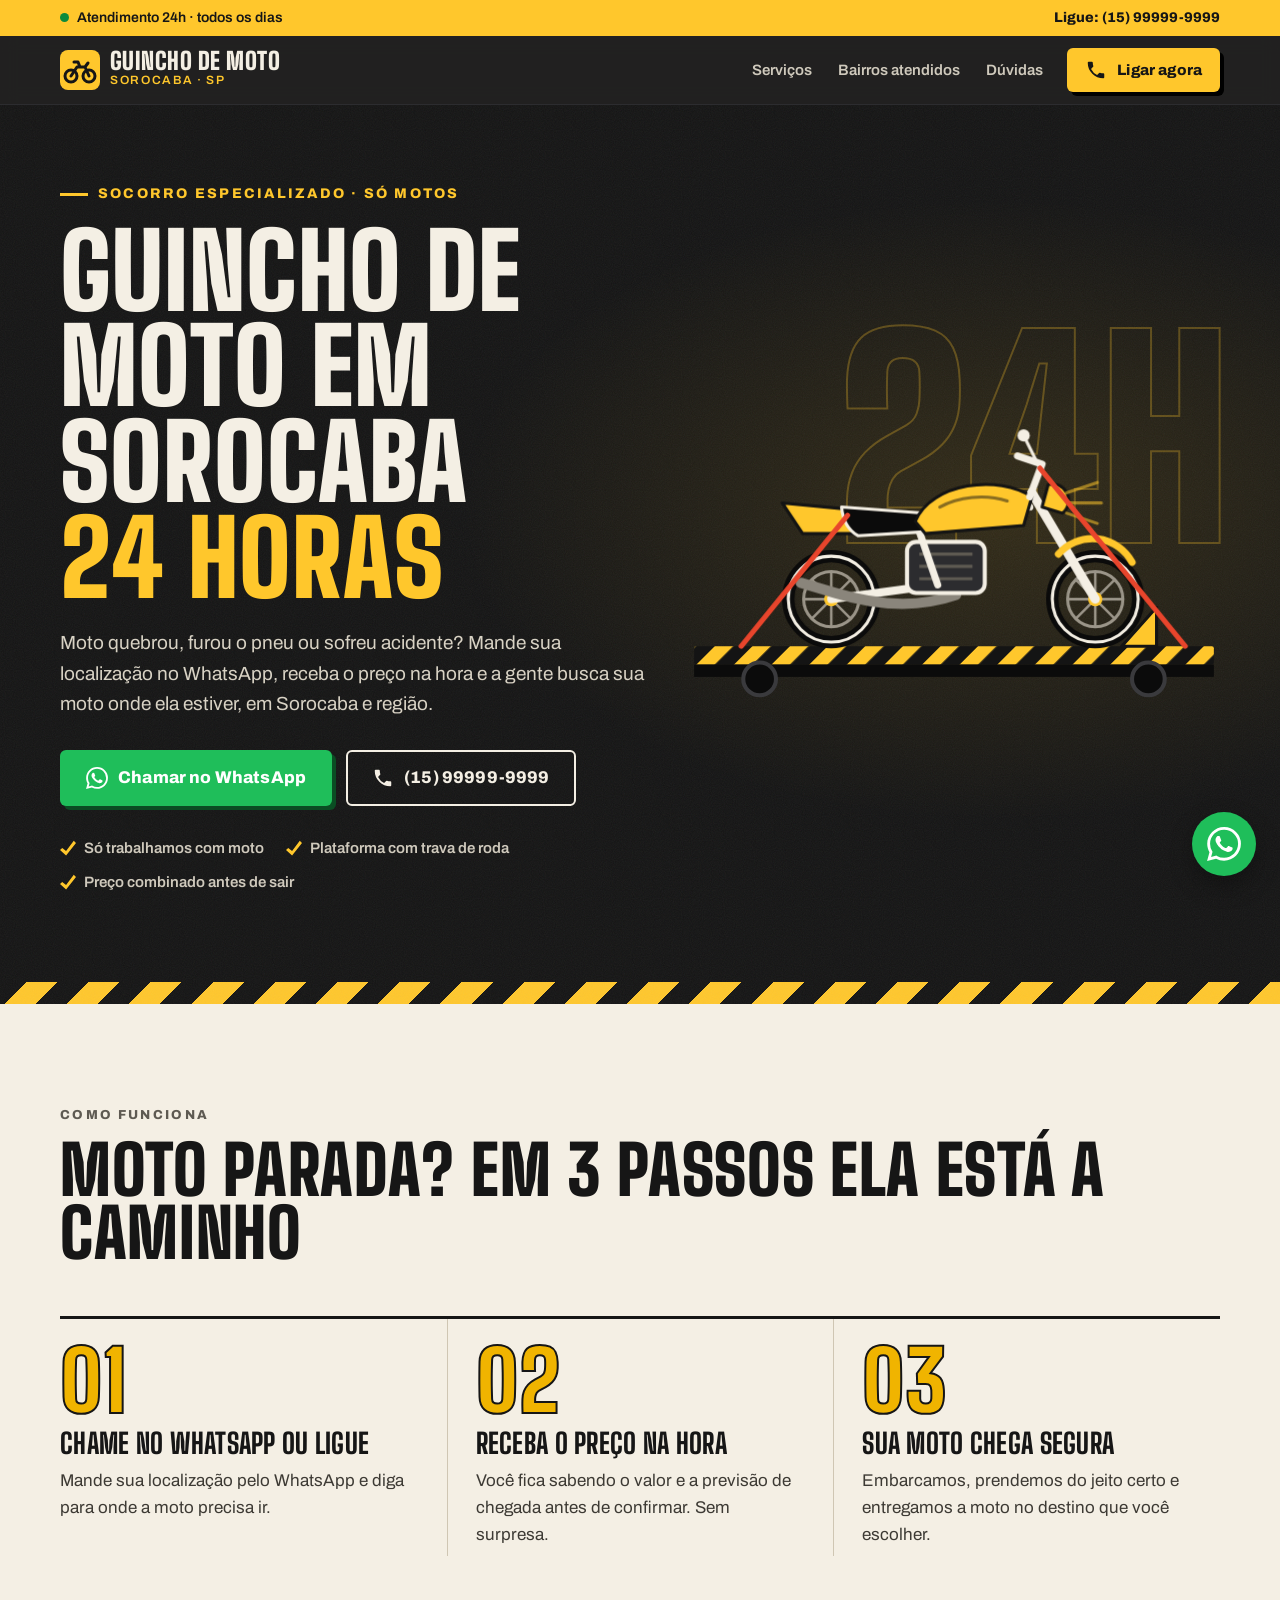
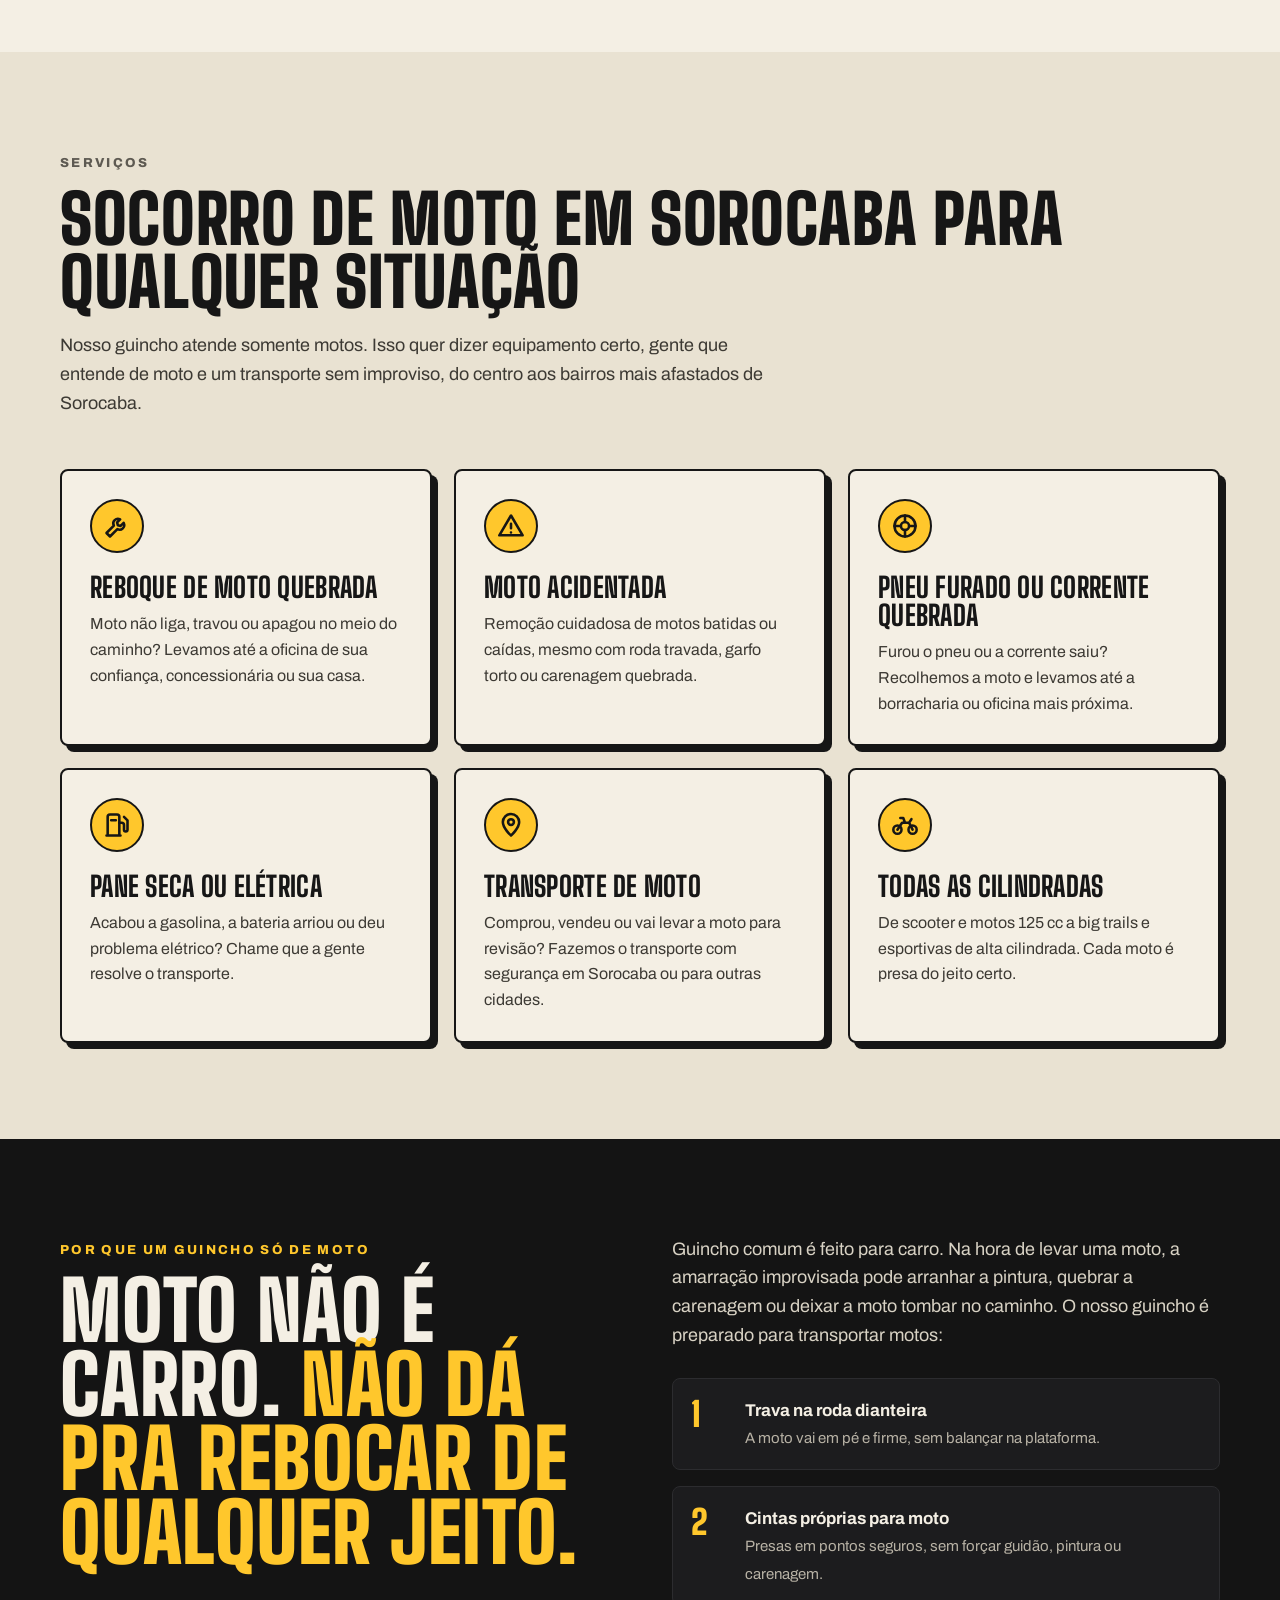
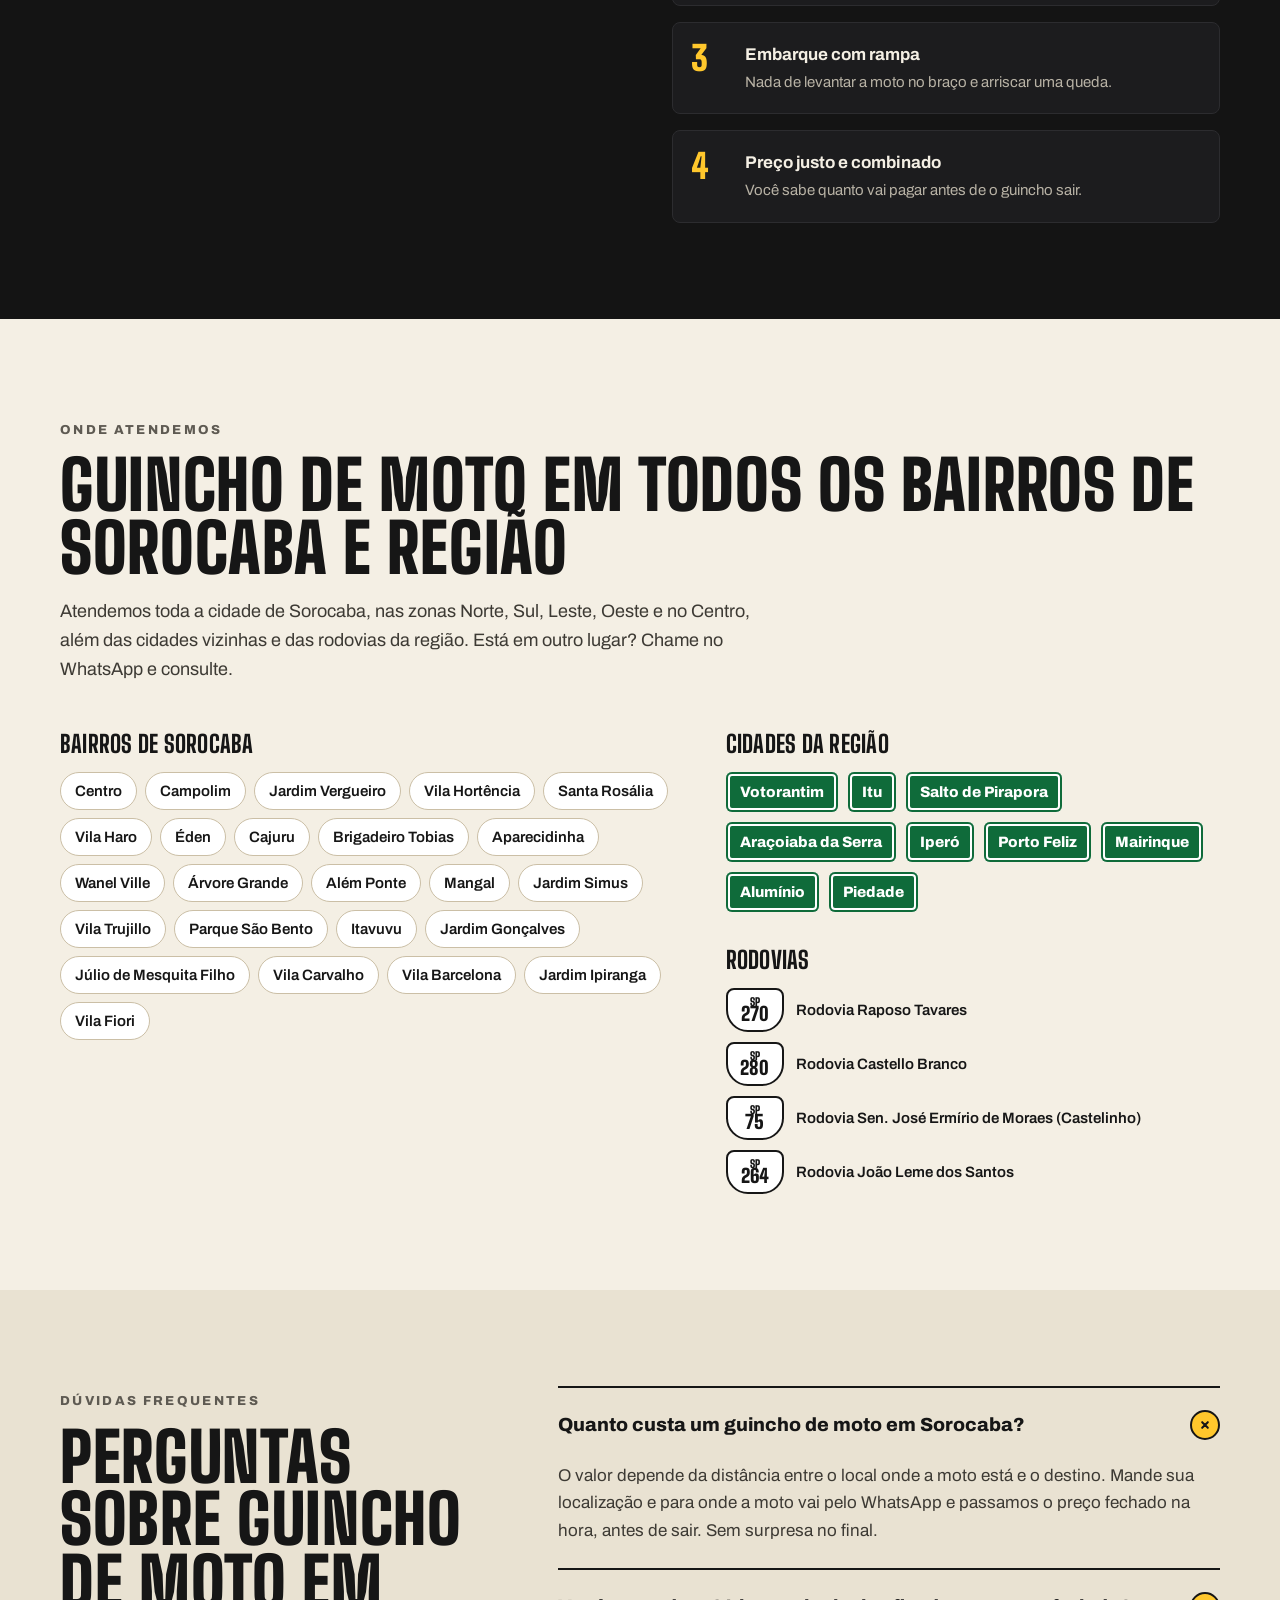
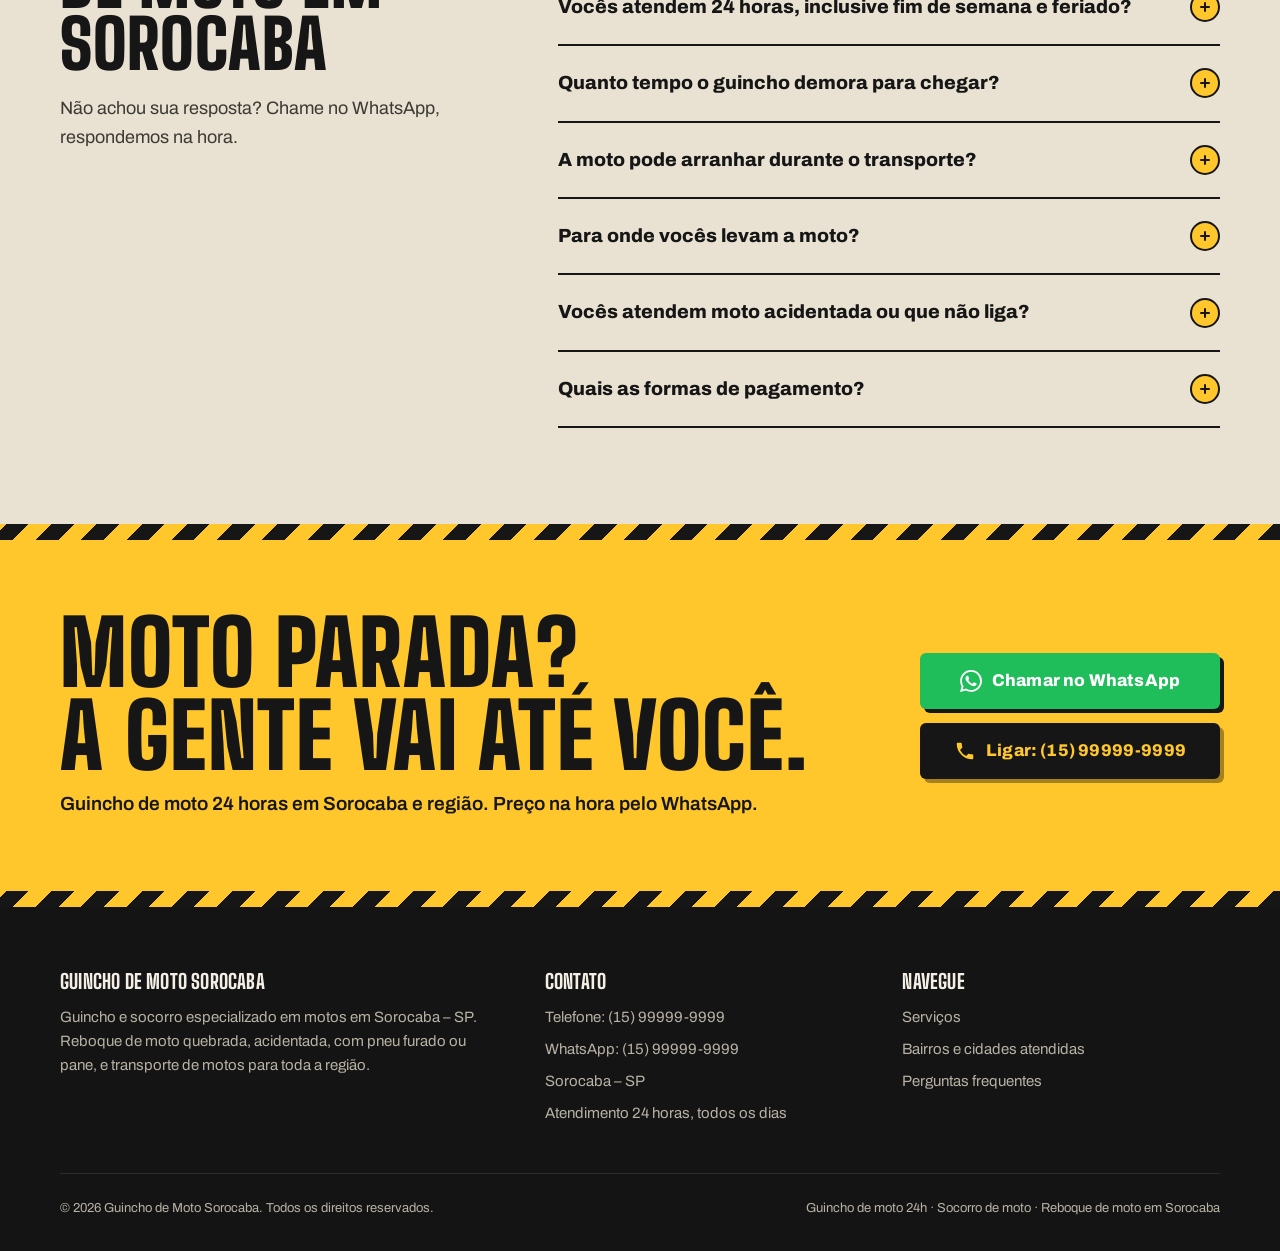
==== index.html @ 5db00978 "Página do guincho de moto em Sorocaba Co-Authored-By: Claude Opus 5.5 <noreply@anthropic.com>" ====
<!doctype html>
<html lang="pt-BR">
<head>
<meta charset="utf-8">
<meta name="viewport" content="width=device-width, initial-scale=1">
<title>Guincho de Moto em Sorocaba 24h | Socorro e Reboque de Moto</title>
<meta name="description" content="Guincho de moto em Sorocaba 24 horas. Socorro e reboque só de motos: pane, pneu furado, moto acidentada. Preço na hora pelo WhatsApp (15) 99999-9999.">
<link rel="canonical" href="https://www.seudominio.com.br/">
<meta name="robots" content="index, follow, max-image-preview:large">
<meta name="theme-color" content="#141414">
<meta name="geo.region" content="BR-SP">
<meta name="geo.placename" content="Sorocaba">
<meta property="og:type" content="website">
<meta property="og:locale" content="pt_BR">
<meta property="og:site_name" content="Guincho de Moto Sorocaba">
<meta property="og:title" content="Guincho de Moto em Sorocaba 24h – Socorro só de motos">
<meta property="og:description" content="Moto quebrou? Chame no WhatsApp e receba o preço na hora. Atendimento 24h em Sorocaba e região.">
<meta property="og:url" content="https://www.seudominio.com.br/">
<link rel="icon" href="favicon.svg" type="image/svg+xml">
<link rel="preconnect" href="https://fonts.googleapis.com">
<link rel="preconnect" href="https://fonts.gstatic.com" crossorigin>
<link href="https://fonts.googleapis.com/css2?family=Archivo:wght@400;600;800&family=Big+Shoulders+Display:wght@800;900&display=swap" rel="stylesheet">

<script type="application/ld+json">
{
  "@context": "https://schema.org",
  "@graph": [
    {
      "@type": ["AutomotiveBusiness", "EmergencyService"],
      "@id": "https://www.seudominio.com.br/#empresa",
      "name": "Guincho de Moto Sorocaba",
      "description": "Guincho e socorro especializado em motos em Sorocaba – SP, 24 horas. Reboque de moto quebrada, acidentada, com pneu furado ou pane, e transporte de motos.",
      "url": "https://www.seudominio.com.br/",
      "telephone": "+55-15-99999-9999",
      "priceRange": "$$",
      "currenciesAccepted": "BRL",
      "paymentAccepted": "Pix, dinheiro, cartão de débito, cartão de crédito",
      "address": {
        "@type": "PostalAddress",
        "addressLocality": "Sorocaba",
        "addressRegion": "SP",
        "addressCountry": "BR"
      },
      "areaServed": [
        { "@type": "City", "name": "Sorocaba" },
        { "@type": "City", "name": "Votorantim" },
        { "@type": "City", "name": "Itu" },
        { "@type": "City", "name": "Salto de Pirapora" },
        { "@type": "City", "name": "Araçoiaba da Serra" },
        { "@type": "City", "name": "Iperó" },
        { "@type": "City", "name": "Porto Feliz" },
        { "@type": "City", "name": "Mairinque" },
        { "@type": "City", "name": "Alumínio" },
        { "@type": "City", "name": "Piedade" }
      ],
      "openingHoursSpecification": {
        "@type": "OpeningHoursSpecification",
        "dayOfWeek": ["Monday", "Tuesday", "Wednesday", "Thursday", "Friday", "Saturday", "Sunday"],
        "opens": "00:00",
        "closes": "23:59"
      },
      "hasOfferCatalog": {
        "@type": "OfferCatalog",
        "name": "Serviços de guincho de moto",
        "itemListElement": [
          { "@type": "Offer", "itemOffered": { "@type": "Service", "name": "Reboque de moto quebrada" } },
          { "@type": "Offer", "itemOffered": { "@type": "Service", "name": "Remoção de moto acidentada" } },
          { "@type": "Offer", "itemOffered": { "@type": "Service", "name": "Socorro de moto com pneu furado ou corrente quebrada" } },
          { "@type": "Offer", "itemOffered": { "@type": "Service", "name": "Socorro de moto com pane seca ou elétrica" } },
          { "@type": "Offer", "itemOffered": { "@type": "Service", "name": "Transporte de motos" } }
        ]
      }
    },
    {
      "@type": "WebSite",
      "@id": "https://www.seudominio.com.br/#site",
      "url": "https://www.seudominio.com.br/",
      "name": "Guincho de Moto Sorocaba",
      "inLanguage": "pt-BR",
      "publisher": { "@id": "https://www.seudominio.com.br/#empresa" }
    },
    {
      "@type": "FAQPage",
      "mainEntity": [
        { "@type": "Question", "name": "Quanto custa um guincho de moto em Sorocaba?",
          "acceptedAnswer": { "@type": "Answer", "text": "O valor depende da distância entre o local onde a moto está e o destino. Mande sua localização e para onde a moto vai pelo WhatsApp e passamos o preço fechado na hora, antes de sair. Sem surpresa no final." } },
        { "@type": "Question", "name": "Vocês atendem 24 horas, inclusive fim de semana e feriado?",
          "acceptedAnswer": { "@type": "Answer", "text": "Sim. O socorro de moto funciona 24 horas por dia, 7 dias por semana, inclusive domingos e feriados, em Sorocaba e nas cidades da região." } },
        { "@type": "Question", "name": "Quanto tempo o guincho demora para chegar?",
          "acceptedAnswer": { "@type": "Answer", "text": "Depende de onde você está e do trânsito no momento. Assim que você manda a localização, informamos a previsão real de chegada. Dentro de Sorocaba o atendimento costuma ser rápido." } },
        { "@type": "Question", "name": "A moto pode arranhar durante o transporte?",
          "acceptedAnswer": { "@type": "Answer", "text": "O transporte é feito em plataforma preparada para motos, com trava na roda dianteira e cintas próprias presas em pontos seguros. A moto vai em pé e firme durante todo o trajeto." } },
        { "@type": "Question", "name": "Para onde vocês levam a moto?",
          "acceptedAnswer": { "@type": "Answer", "text": "Para onde você precisar: oficina de sua confiança, concessionária, borracharia, sua casa ou outro endereço. Também fazemos transporte de moto para outras cidades, é só consultar." } },
        { "@type": "Question", "name": "Vocês atendem moto acidentada ou que não liga?",
          "acceptedAnswer": { "@type": "Answer", "text": "Sim. Rebocamos moto acidentada, com pane mecânica ou elétrica, sem combustível, com pneu furado ou corrente quebrada, de scooter a moto de alta cilindrada." } },
        { "@type": "Question", "name": "Quais as formas de pagamento?",
          "acceptedAnswer": { "@type": "Answer", "text": "Pix, dinheiro e cartão de débito ou crédito." } }
      ]
    }
  ]
}
</script>

<style>
:root{
  --asfalto:#141414;
  --asfalto-2:#1c1c1e;
  --linha:#2c2c2f;
  --amarelo:#ffc72c;
  --amarelo-2:#f0b400;
  --creme:#f4efe4;
  --creme-2:#e9e2d2;
  --tinta:#161616;
  --cinza:#5e5a52;
  --zap:#1fbe5a;
  --zap-2:#17a34c;
  --cinta:#e8452c;
  --placa:#0f6b3a;
  --display:"Big Shoulders Display", Impact, "Arial Narrow", sans-serif;
  --corpo:"Archivo", system-ui, -apple-system, "Segoe UI", sans-serif;
}
*,*::before,*::after{box-sizing:border-box}
html{scroll-behavior:smooth;-webkit-text-size-adjust:100%}
body{margin:0;font-family:var(--corpo);font-size:17px;line-height:1.6;color:var(--tinta);background:var(--creme)}
img,svg{display:block;max-width:100%}
a{color:inherit}
.wrap{width:min(1160px, 100% - 32px);margin-inline:auto}
h1,h2,h3{font-family:var(--display);font-weight:900;line-height:.92;text-transform:uppercase;letter-spacing:.01em;margin:0}
h2{font-size:clamp(40px, 6vw, 68px)}
h3{font-size:28px;font-weight:800;line-height:1}
p{margin:0}
.ico{width:22px;height:22px;flex:none}
.sr{position:absolute;width:1px;height:1px;overflow:hidden;clip:rect(0 0 0 0);white-space:nowrap}
:focus-visible{outline:3px solid var(--amarelo);outline-offset:3px}

/* ---------- botões ---------- */
.btn{display:inline-flex;align-items:center;justify-content:center;gap:10px;min-height:56px;padding:0 24px;border-radius:6px;font-weight:800;font-size:17px;text-decoration:none;letter-spacing:.01em;transition:transform .15s ease, box-shadow .15s ease, background .15s ease;border:2px solid transparent;white-space:nowrap}
.btn:hover{transform:translate(-2px,-2px)}
.btn--zap{background:var(--zap);color:#fff;box-shadow:4px 4px 0 #0a4d23}
.btn--zap:hover{background:var(--zap-2);box-shadow:6px 6px 0 #0a4d23}
.btn--amarelo{background:var(--amarelo);color:var(--tinta);box-shadow:4px 4px 0 #000}
.btn--amarelo:hover{box-shadow:6px 6px 0 #000}
.btn--linha{border-color:var(--creme);color:var(--creme)}
.btn--linha:hover{background:var(--creme);color:var(--tinta)}
.btn--escuro{background:var(--tinta);color:var(--amarelo);box-shadow:4px 4px 0 rgba(0,0,0,.35)}
.btn--sm{min-height:44px;padding:0 16px;font-size:15px}

/* ---------- topo ---------- */
.topbar{background:var(--amarelo);color:var(--tinta);font-size:14px;font-weight:600}
.topbar__in{display:flex;justify-content:space-between;align-items:center;gap:12px;min-height:36px}
.topbar a{font-weight:800;text-decoration:none}
.ao-vivo{display:inline-flex;align-items:center;gap:8px}
.ao-vivo i{width:9px;height:9px;border-radius:50%;background:#0d8a3c;box-shadow:0 0 0 0 rgba(13,138,60,.6);animation:pulsa 1.8s infinite}
@keyframes pulsa{70%{box-shadow:0 0 0 9px rgba(13,138,60,0)}100%{box-shadow:0 0 0 0 rgba(13,138,60,0)}}

.header{position:sticky;top:0;z-index:30;background:rgba(20,20,20,.94);backdrop-filter:blur(8px);-webkit-backdrop-filter:blur(8px);border-bottom:1px solid var(--linha)}
.header__in{display:flex;align-items:center;gap:24px;min-height:68px}
.logo{display:flex;align-items:center;gap:10px;text-decoration:none;color:var(--creme);margin-right:auto}
.logo svg{width:40px;height:40px}
.logo b{display:block;font-family:var(--display);font-weight:900;font-size:24px;line-height:.9;text-transform:uppercase;letter-spacing:.02em}
.logo small{display:block;font-size:12px;font-weight:600;color:var(--amarelo);letter-spacing:.14em;text-transform:uppercase}
.nav{display:flex;gap:26px}
.nav a{color:#cfc9bc;text-decoration:none;font-weight:600;font-size:15px}
.nav a:hover{color:var(--amarelo)}

/* ---------- hero ---------- */
.hero{position:relative;background:
  radial-gradient(900px 520px at 78% 45%, rgba(255,199,44,.13), transparent 60%),
  var(--asfalto);color:var(--creme);overflow:hidden}
.hero::before{content:"";position:absolute;inset:0;opacity:.07;pointer-events:none;
  background-image:url("data:image/svg+xml,%3Csvg xmlns='http://www.w3.org/2000/svg' width='180' height='180'%3E%3Cfilter id='n'%3E%3CfeTurbulence type='fractalNoise' baseFrequency='.9' numOctaves='3' stitchTiles='stitch'/%3E%3C/filter%3E%3Crect width='100%25' height='100%25' filter='url(%23n)'/%3E%3C/svg%3E")}
.hero__grid{position:relative;display:grid;grid-template-columns:1.05fr .95fr;gap:40px;align-items:center;padding:72px 0 88px}
.kicker{display:inline-flex;align-items:center;gap:10px;font-size:14px;font-weight:800;letter-spacing:.16em;text-transform:uppercase;color:var(--amarelo)}
.kicker::before{content:"";width:28px;height:3px;background:var(--amarelo)}
.hero h1{font-size:clamp(52px, 8.4vw, 104px);margin:18px 0 22px}
.hero h1 span{display:block;color:var(--amarelo)}
.lead{font-size:19px;color:#d8d2c4;max-width:34em}
.ctas{display:flex;flex-wrap:wrap;gap:14px;margin-top:30px}
.selos{list-style:none;padding:0;margin:30px 0 0;display:flex;flex-wrap:wrap;gap:10px 22px;font-size:15px;font-weight:600;color:#cfc9bc}
.selos li{display:flex;align-items:center;gap:8px}
.selos li::before{content:"";width:16px;height:16px;flex:none;background:var(--amarelo);clip-path:polygon(14% 52%,0 66%,38% 100%,100% 22%,86% 8%,38% 72%)}

.hero__arte{position:relative}
.hero__24{position:absolute;right:-10px;top:-40px;font-family:var(--display);font-weight:900;font-size:clamp(150px, 21vw, 290px);line-height:.8;color:transparent;-webkit-text-stroke:2px rgba(255,199,44,.28);user-select:none;pointer-events:none}
.cena{position:relative;width:100%;height:auto}
.faixa{height:22px;background:repeating-linear-gradient(-45deg, var(--amarelo) 0 22px, var(--asfalto) 22px 44px)}

/* animação de entrada */
@media (prefers-reduced-motion: no-preference){
  .hero .kicker,.hero .lead,.hero .ctas,.hero .selos{animation:sobe .7s cubic-bezier(.2,.7,.2,1) both}
  .hero .lead{animation-delay:.1s}
  .hero .ctas{animation-delay:.2s}
  .hero .selos{animation-delay:.3s}
  .moto{animation:chega 1.2s .35s cubic-bezier(.22,.85,.25,1) both}
  .roda{transform-box:fill-box;transform-origin:center;animation:gira 1.2s .35s cubic-bezier(.22,.85,.25,1) both}
  .cintas path{stroke-dasharray:240;stroke-dashoffset:240;animation:prende .5s 1.5s ease-out forwards}
  .hero__24{animation:aparece 1.4s .2s ease both}
}
@keyframes sobe{from{opacity:0;transform:translateY(16px)}to{opacity:1;transform:none}}
@keyframes chega{from{transform:translateX(70%);opacity:0}25%{opacity:1}to{transform:none}}
@keyframes gira{from{transform:rotate(540deg)}to{transform:rotate(0)}}
@keyframes prende{to{stroke-dashoffset:0}}
@keyframes aparece{from{opacity:0}to{opacity:1}}

/* ---------- seções ---------- */
section{scroll-margin-top:80px}
.secao{padding:96px 0}
.rotulo{display:inline-block;font-size:13px;font-weight:800;letter-spacing:.18em;text-transform:uppercase;color:var(--cinza);margin-bottom:14px}
.intro{max-width:40em;margin-top:18px;font-size:18px;color:#3d3a34}

/* passos */
.passos{display:grid;grid-template-columns:repeat(3,1fr);gap:0;margin-top:52px;border-top:3px solid var(--tinta)}
.passo{padding:28px 28px 8px 0;position:relative}
.passo + .passo{padding-left:28px;border-left:1px solid #cfc6b3}
.passo__n{font-family:var(--display);font-weight:900;font-size:84px;line-height:.8;color:var(--amarelo-2);-webkit-text-stroke:2px var(--tinta);display:block;margin-bottom:14px}
.passo h3{margin-bottom:10px}
.passo p{color:#3d3a34}

/* serviços */
.servicos{background:var(--creme-2)}
.cards{display:grid;grid-template-columns:repeat(3,1fr);gap:22px;margin-top:52px}
.card{background:var(--creme);border:2px solid var(--tinta);border-radius:8px;padding:28px;box-shadow:6px 6px 0 var(--tinta);transition:transform .15s ease, box-shadow .15s ease}
.card:hover{transform:translate(-3px,-3px);box-shadow:9px 9px 0 var(--tinta)}
.card__ico{width:54px;height:54px;border-radius:50%;background:var(--amarelo);display:grid;place-items:center;margin-bottom:20px;border:2px solid var(--tinta)}
.card__ico svg{width:28px;height:28px}
.card h3{margin-bottom:10px}
.card p{color:#3d3a34;font-size:16px}

/* por que só moto */
.porque{background:var(--asfalto);color:var(--creme);position:relative;overflow:hidden}
.porque__grid{display:grid;grid-template-columns:1fr 1fr;gap:64px;align-items:start}
.porque .rotulo{color:var(--amarelo)}
.frase{font-family:var(--display);font-weight:900;text-transform:uppercase;font-size:clamp(44px, 6.4vw, 84px);line-height:.9}
.frase em{font-style:normal;color:var(--amarelo)}
.porque p{color:#d8d2c4;font-size:18px}
.lista{list-style:none;padding:0;margin:28px 0 0;display:grid;gap:16px}
.lista li{display:grid;grid-template-columns:40px 1fr;gap:14px;align-items:start;padding:18px;border:1px solid var(--linha);border-radius:8px;background:var(--asfalto-2)}
.lista b{display:block;color:var(--creme);font-size:17px}
.lista span{color:#b8b2a5;font-size:15px}
.lista .num{font-family:var(--display);font-weight:900;font-size:34px;line-height:1;color:var(--amarelo)}

/* áreas */
.areas__grid{display:grid;grid-template-columns:1.25fr 1fr;gap:48px;margin-top:48px}
.areas h3{font-size:24px;margin-bottom:16px;display:flex;align-items:center;gap:10px}
.chips{display:flex;flex-wrap:wrap;gap:8px;list-style:none;padding:0;margin:0}
.chips li{background:#fff;border:1.5px solid #cbbfa6;border-radius:999px;padding:6px 14px;font-size:15px;font-weight:600}
.placas{display:flex;flex-wrap:wrap;gap:10px;list-style:none;padding:0;margin:0 0 36px}
.placas li{background:var(--placa);color:#fff;border-radius:6px;padding:8px 14px;font-weight:800;font-size:15px;box-shadow:inset 0 0 0 2px var(--placa), inset 0 0 0 4px #fff}
.rodovias{display:grid;gap:10px;list-style:none;padding:0;margin:0}
.rodovias li{display:flex;align-items:center;gap:12px;font-weight:600;font-size:15px}
.escudo{flex:none;display:grid;place-items:center;width:58px;height:44px;background:#fff;border:2.5px solid var(--tinta);border-radius:8px 8px 22px 22px;font-family:var(--display);font-weight:900;font-size:19px;line-height:.85;text-align:center}
.escudo small{display:block;font-size:11px}

/* faq */
.faq{background:var(--creme-2)}
.faq__grid{display:grid;grid-template-columns:.8fr 1.2fr;gap:56px;align-items:start}
.faq__lista{border-top:2px solid var(--tinta)}
.faq details{border-bottom:2px solid var(--tinta)}
.faq summary{list-style:none;cursor:pointer;display:flex;justify-content:space-between;align-items:center;gap:20px;padding:22px 0;font-weight:800;font-size:19px}
.faq summary::-webkit-details-marker{display:none}
.faq summary::after{content:"";flex:none;width:30px;height:30px;border-radius:50%;background:var(--amarelo) url("data:image/svg+xml,%3Csvg xmlns='http://www.w3.org/2000/svg' viewBox='0 0 24 24' fill='none' stroke='%23161616' stroke-width='3' stroke-linecap='round'%3E%3Cpath d='M12 6v12M6 12h12'/%3E%3C/svg%3E") center/16px no-repeat;border:2px solid var(--tinta);transition:transform .2s ease}
.faq details[open] summary::after{transform:rotate(45deg)}
.faq details p{padding:0 0 24px;color:#3d3a34;max-width:40em}

/* cta final */
.final{background:var(--amarelo);color:var(--tinta);position:relative}
.final::before,.final::after{content:"";position:absolute;left:0;right:0;height:16px;background:repeating-linear-gradient(-45deg, var(--tinta) 0 16px, var(--amarelo) 16px 32px)}
.final::before{top:0}
.final::after{bottom:0}
.final__in{display:flex;justify-content:space-between;align-items:center;gap:32px;padding:88px 0}
.final h2{font-size:clamp(46px, 7vw, 92px)}
.final p{font-size:19px;font-weight:600;margin-top:12px}
.final .ctas{margin-top:0;flex-direction:column;align-items:stretch;min-width:300px}
.btn--zap.final-zap{box-shadow:4px 4px 0 var(--tinta)}

/* rodapé */
.rodape{background:var(--asfalto);color:#b8b2a5;padding:64px 0 32px;font-size:15px}
.rodape__grid{display:grid;grid-template-columns:1.4fr 1fr 1fr;gap:40px}
.rodape h3{font-size:20px;color:var(--creme);margin-bottom:14px}
.rodape a{text-decoration:none}
.rodape a:hover{color:var(--amarelo)}
.rodape ul{list-style:none;padding:0;margin:0;display:grid;gap:8px}
.rodape__base{border-top:1px solid var(--linha);margin-top:48px;padding-top:24px;display:flex;justify-content:space-between;gap:16px;flex-wrap:wrap;font-size:13px}

/* whatsapp flutuante e barra mobile */
.zap-flutua{position:fixed;right:24px;bottom:24px;z-index:40;width:64px;height:64px;border-radius:50%;background:var(--zap);display:grid;place-items:center;box-shadow:0 10px 24px rgba(0,0,0,.3);transition:transform .15s ease}
.zap-flutua:hover{transform:scale(1.08)}
.zap-flutua svg{width:34px;height:34px;fill:#fff}
.barra-mobile{display:none}

/* ---------- responsivo ---------- */
@media (max-width: 980px){
  .hero__grid{grid-template-columns:1fr;padding:48px 0 56px;gap:28px}
  .hero__arte{max-width:520px;margin-inline:auto;width:100%;margin-top:24px}
  .hero__24{top:-20px;font-size:clamp(110px, 30vw, 200px)}
  .cards{grid-template-columns:1fr 1fr}
  .porque__grid,.areas__grid,.faq__grid{grid-template-columns:1fr;gap:36px}
  .final__in{flex-direction:column;align-items:flex-start}
  .final .ctas{min-width:0;width:100%}
  .rodape__grid{grid-template-columns:1fr 1fr}
}
@media (max-width: 760px){
  body{font-size:16px;padding-bottom:76px}
  .nav,.header .btn,.zap-flutua{display:none}
  .topbar__in{justify-content:center}
  .topbar a{display:none}
  .header__in{min-height:60px}
  .kicker{font-size:12px;letter-spacing:.1em}
  .kicker::before{width:18px}
  .hero h1{margin:14px 0 18px}
  .lead{font-size:17px}
  .ctas .btn{flex:1 1 100%}
  .secao{padding:72px 0}
  .passos{grid-template-columns:1fr;border-top:0}
  .passo,.passo + .passo{padding:24px 0;border-left:0;border-top:2px solid var(--tinta)}
  .cards{grid-template-columns:1fr}
  .rodape__grid{grid-template-columns:1fr}
  .barra-mobile{display:grid;grid-template-columns:1fr 1.4fr;gap:8px;position:fixed;left:0;right:0;bottom:0;z-index:50;padding:10px 12px calc(10px + env(safe-area-inset-bottom));background:rgba(20,20,20,.96);border-top:3px solid var(--amarelo)}
  .barra-mobile a{min-height:52px;font-size:16px;box-shadow:none}
}
</style>
</head>
<body>

<svg width="0" height="0" style="position:absolute" aria-hidden="true">
  <symbol id="i-zap" viewBox="0 0 24 24"><path d="M17.472 14.382c-.297-.149-1.758-.867-2.03-.967-.273-.099-.471-.148-.67.15-.197.297-.767.966-.94 1.164-.173.199-.347.223-.644.075-.297-.15-1.255-.463-2.39-1.475-.883-.788-1.48-1.761-1.653-2.059-.173-.297-.018-.458.13-.606.134-.133.298-.347.446-.52.149-.174.198-.298.298-.497.099-.198.05-.371-.025-.52-.075-.149-.669-1.612-.916-2.207-.242-.579-.487-.5-.669-.51-.173-.008-.371-.01-.57-.01-.198 0-.52.074-.792.372-.272.297-1.04 1.016-1.04 2.479 0 1.462 1.065 2.875 1.213 3.074.149.198 2.096 3.2 5.077 4.487.709.306 1.262.489 1.694.625.712.227 1.36.195 1.871.118.571-.085 1.758-.719 2.006-1.413.248-.694.248-1.289.173-1.413-.074-.124-.272-.198-.57-.347m-5.421 7.403h-.004a9.87 9.87 0 01-5.031-1.378l-.361-.214-3.741.982.998-3.648-.235-.374a9.86 9.86 0 01-1.51-5.26c.001-5.45 4.436-9.884 9.888-9.884 2.64 0 5.122 1.03 6.988 2.898a9.825 9.825 0 012.893 6.994c-.003 5.45-4.437 9.884-9.885 9.884m8.413-18.297A11.815 11.815 0 0012.05 0C5.495 0 .16 5.335.157 11.892c0 2.096.547 4.142 1.588 5.945L.057 24l6.305-1.654a11.882 11.882 0 005.683 1.448h.005c6.554 0 11.89-5.335 11.893-11.893a11.821 11.821 0 00-3.48-8.413z"/></symbol>
  <symbol id="i-tel" viewBox="0 0 24 24"><path d="M6.6 10.8a15.1 15.1 0 0 0 6.6 6.6l2.2-2.2a1 1 0 0 1 1-.25c1.12.37 2.33.57 3.6.57a1 1 0 0 1 1 1V20a1 1 0 0 1-1 1A17 17 0 0 1 3 4a1 1 0 0 1 1-1h3.5a1 1 0 0 1 1 1c0 1.25.2 2.45.57 3.57a1 1 0 0 1-.25 1z"/></symbol>
</svg>

<div class="topbar">
  <div class="wrap topbar__in">
    <span class="ao-vivo"><i></i> Atendimento 24h · todos os dias</span>
    <a href="tel:+5515999999999">Ligue: (15) 99999-9999</a>
  </div>
</div>

<header class="header">
  <div class="wrap header__in">
    <a class="logo" href="./" aria-label="Guincho de Moto Sorocaba, página inicial">
      <svg viewBox="0 0 40 40" aria-hidden="true"><rect width="40" height="40" rx="8" fill="#ffc72c"/><circle cx="11" cy="26" r="6" fill="none" stroke="#161616" stroke-width="3"/><circle cx="29" cy="26" r="6" fill="none" stroke="#161616" stroke-width="3"/><path d="M11 26l6-9h8l4 9M20 17l-2-5h-4M25 17l3-4" fill="none" stroke="#161616" stroke-width="3" stroke-linecap="round" stroke-linejoin="round"/></svg>
      <span><b>Guincho de Moto</b><small>Sorocaba · SP</small></span>
    </a>
    <nav class="nav" aria-label="Menu principal">
      <a href="#servicos">Serviços</a>
      <a href="#areas">Bairros atendidos</a>
      <a href="#duvidas">Dúvidas</a>
    </nav>
    <a class="btn btn--amarelo btn--sm" href="tel:+5515999999999"><svg class="ico" fill="currentColor"><use href="#i-tel"/></svg>Ligar agora</a>
  </div>
</header>

<main>
<section class="hero" aria-labelledby="titulo">
  <div class="wrap hero__grid">
    <div class="hero__txt">
      <p class="kicker">Socorro especializado · só motos</p>
      <h1 id="titulo">Guincho de moto em Sorocaba <span>24 horas</span></h1>
      <p class="lead">Moto quebrou, furou o pneu ou sofreu acidente? Mande sua localização no WhatsApp, receba o preço na hora e a gente busca sua moto onde ela estiver, em Sorocaba e região.</p>
      <div class="ctas">
        <a class="btn btn--zap" href="https://wa.me/5515999999999?text=Ol%C3%A1!%20Preciso%20de%20guincho%20para%20minha%20moto.%20Estou%20em%3A%20"><svg class="ico" fill="currentColor"><use href="#i-zap"/></svg>Chamar no WhatsApp</a>
        <a class="btn btn--linha" href="tel:+5515999999999"><svg class="ico" fill="currentColor"><use href="#i-tel"/></svg>(15) 99999-9999</a>
      </div>
      <ul class="selos">
        <li>Só trabalhamos com moto</li>
        <li>Plataforma com trava de roda</li>
        <li>Preço combinado antes de sair</li>
      </ul>
    </div>

    <div class="hero__arte" aria-hidden="true">
      <span class="hero__24">24H</span>
      <svg class="cena" viewBox="0 0 520 320">
        <defs>
          <pattern id="zebra" width="26" height="26" patternUnits="userSpaceOnUse" patternTransform="rotate(45)">
            <rect width="13" height="26" fill="#ffc72c"/><rect x="13" width="13" height="26" fill="#141414"/>
          </pattern>
        </defs>
        <!-- plataforma do guincho -->
        <rect x="6" y="268" width="508" height="18" rx="2" fill="url(#zebra)"/>
        <rect x="6" y="286" width="508" height="12" fill="#0b0b0b"/>
        <circle cx="70" cy="300" r="16" fill="#0b0b0b" stroke="#3a3a3d" stroke-width="4"/>
        <circle cx="450" cy="300" r="16" fill="#0b0b0b" stroke="#3a3a3d" stroke-width="4"/>
        <!-- trava da roda -->
        <path d="M424 268h34v-38z" fill="#ffc72c" stroke="#141414" stroke-width="3" stroke-linejoin="round"/>

        <g class="moto">
          <!-- roda traseira -->
          <g class="roda">
            <circle cx="140" cy="222" r="42" fill="none" stroke="#0b0b0b" stroke-width="12"/>
            <circle cx="140" cy="222" r="42" fill="none" stroke="#f4efe4" stroke-width="3"/>
            <circle cx="140" cy="222" r="27" fill="none" stroke="#9c968a" stroke-width="3"/>
            <path d="M140 195v54M113 222h54M121 203l38 38M159 203l-38 38" stroke="#9c968a" stroke-width="2.5"/>
            <circle cx="140" cy="222" r="7" fill="#ffc72c"/>
          </g>
          <!-- roda dianteira -->
          <g class="roda">
            <circle cx="398" cy="222" r="42" fill="none" stroke="#0b0b0b" stroke-width="12"/>
            <circle cx="398" cy="222" r="42" fill="none" stroke="#f4efe4" stroke-width="3"/>
            <circle cx="398" cy="222" r="27" fill="none" stroke="#9c968a" stroke-width="3"/>
            <path d="M398 195v54M371 222h54M379 203l38 38M417 203l-38 38" stroke="#9c968a" stroke-width="2.5"/>
            <circle cx="398" cy="222" r="7" fill="#ffc72c"/>
          </g>
          <!-- balança e escapamento -->
          <path d="M140 222L244 208" stroke="#f4efe4" stroke-width="8" stroke-linecap="round"/>
          <path d="M262 218q-52 18-118-2l-34-10" fill="none" stroke="#8a857b" stroke-width="10" stroke-linecap="round"/>
          <!-- motor -->
          <rect x="214" y="166" width="76" height="50" rx="9" fill="#2c2c2f" stroke="#f4efe4" stroke-width="4"/>
          <path d="M226 178h52M226 190h52M226 202h52" stroke="#5e5a52" stroke-width="3"/>
          <!-- quadro -->
          <path d="M244 208L224 150L334 132" fill="none" stroke="#f4efe4" stroke-width="7" stroke-linejoin="round" stroke-linecap="round"/>
          <!-- garfo -->
          <path d="M336 118L398 222" stroke="#f4efe4" stroke-width="9" stroke-linecap="round"/>
          <path d="M362 178a44 44 0 0 1 72 8" fill="none" stroke="#ffc72c" stroke-width="7" stroke-linecap="round"/>
          <!-- rabeta -->
          <path d="M92 128L156 134L166 158L112 158Z" fill="#ffc72c" stroke="#141414" stroke-width="3" stroke-linejoin="round"/>
          <!-- banco -->
          <path d="M150 132L232 138L234 156L166 160Q152 152 150 132Z" fill="#0b0b0b" stroke="#f4efe4" stroke-width="3" stroke-linejoin="round"/>
          <!-- tanque -->
          <path d="M222 146C238 108 304 100 336 122L328 150L232 158Z" fill="#ffc72c" stroke="#141414" stroke-width="3" stroke-linejoin="round"/>
          <path d="M246 132c18-10 44-13 66-6" fill="none" stroke="#141414" stroke-width="3" stroke-linecap="round" opacity=".5"/>
          <!-- guidão, retrovisor e farol -->
          <path d="M334 122L346 90L322 82" fill="none" stroke="#f4efe4" stroke-width="7" stroke-linecap="round" stroke-linejoin="round"/>
          <path d="M340 86l-10-20" stroke="#f4efe4" stroke-width="3" stroke-linecap="round"/>
          <circle cx="328" cy="62" r="6" fill="#f4efe4"/>
          <path d="M352 110a16 16 0 0 1 14 28l-20-6z" fill="#ffc72c" stroke="#141414" stroke-width="3" stroke-linejoin="round"/>
          <path d="M370 118l30-10M372 128l32 0M370 138l30 10" stroke="#ffc72c" stroke-width="3" stroke-linecap="round" opacity=".55"/>
        </g>

        <!-- cintas de amarração -->
        <g class="cintas" fill="none" stroke="#e8452c" stroke-width="5" stroke-linecap="round">
          <path d="M156 140L52 268"/>
          <path d="M344 94L486 268"/>
        </g>
      </svg>
    </div>
  </div>
  <div class="faixa" aria-hidden="true"></div>
</section>

<section class="secao" id="como-funciona" aria-labelledby="t-como">
  <div class="wrap">
    <span class="rotulo">Como funciona</span>
    <h2 id="t-como">Moto parada? Em 3 passos ela está a caminho</h2>
    <div class="passos">
      <div class="passo">
        <span class="passo__n">01</span>
        <h3>Chame no WhatsApp ou ligue</h3>
        <p>Mande sua localização pelo WhatsApp e diga para onde a moto precisa ir.</p>
      </div>
      <div class="passo">
        <span class="passo__n">02</span>
        <h3>Receba o preço na hora</h3>
        <p>Você fica sabendo o valor e a previsão de chegada antes de confirmar. Sem surpresa.</p>
      </div>
      <div class="passo">
        <span class="passo__n">03</span>
        <h3>Sua moto chega segura</h3>
        <p>Embarcamos, prendemos do jeito certo e entregamos a moto no destino que você escolher.</p>
      </div>
    </div>
  </div>
</section>

<section class="secao servicos" id="servicos" aria-labelledby="t-serv">
  <div class="wrap">
    <span class="rotulo">Serviços</span>
    <h2 id="t-serv">Socorro de moto em Sorocaba para qualquer situação</h2>
    <p class="intro">Nosso guincho atende somente motos. Isso quer dizer equipamento certo, gente que entende de moto e um transporte sem improviso, do centro aos bairros mais afastados de Sorocaba.</p>
    <div class="cards">
      <article class="card">
        <div class="card__ico"><svg viewBox="0 0 24 24" fill="none" stroke="#161616" stroke-width="2.2" stroke-linecap="round" stroke-linejoin="round"><path d="M14.7 6.3a4 4 0 0 0-5.4 5.4L3 18l3 3 6.3-6.3a4 4 0 0 0 5.4-5.4l-2.6 2.6-2.4-.6-.6-2.4z"/></svg></div>
        <h3>Reboque de moto quebrada</h3>
        <p>Moto não liga, travou ou apagou no meio do caminho? Levamos até a oficina de sua confiança, concessionária ou sua casa.</p>
      </article>
      <article class="card">
        <div class="card__ico"><svg viewBox="0 0 24 24" fill="none" stroke="#161616" stroke-width="2.2" stroke-linecap="round" stroke-linejoin="round"><path d="M12 3L2 20h20L12 3z"/><path d="M12 10v4M12 17.5v.01"/></svg></div>
        <h3>Moto acidentada</h3>
        <p>Remoção cuidadosa de motos batidas ou caídas, mesmo com roda travada, garfo torto ou carenagem quebrada.</p>
      </article>
      <article class="card">
        <div class="card__ico"><svg viewBox="0 0 24 24" fill="none" stroke="#161616" stroke-width="2.2" stroke-linecap="round" stroke-linejoin="round"><circle cx="12" cy="12" r="9"/><circle cx="12" cy="12" r="3.5"/><path d="M12 3v5.5M12 15.5V21M3 12h5.5M15.5 12H21"/></svg></div>
        <h3>Pneu furado ou corrente quebrada</h3>
        <p>Furou o pneu ou a corrente saiu? Recolhemos a moto e levamos até a borracharia ou oficina mais próxima.</p>
      </article>
      <article class="card">
        <div class="card__ico"><svg viewBox="0 0 24 24" fill="none" stroke="#161616" stroke-width="2.2" stroke-linecap="round" stroke-linejoin="round"><path d="M4 21V5a2 2 0 0 1 2-2h6a2 2 0 0 1 2 2v16M3 21h12M7 8h4"/><path d="M14 10h2a2 2 0 0 1 2 2v4a1.5 1.5 0 0 0 3 0V8l-3-3"/></svg></div>
        <h3>Pane seca ou elétrica</h3>
        <p>Acabou a gasolina, a bateria arriou ou deu problema elétrico? Chame que a gente resolve o transporte.</p>
      </article>
      <article class="card">
        <div class="card__ico"><svg viewBox="0 0 24 24" fill="none" stroke="#161616" stroke-width="2.2" stroke-linecap="round" stroke-linejoin="round"><path d="M12 21s-7-6.2-7-11.5a7 7 0 0 1 14 0C19 14.8 12 21 12 21z"/><circle cx="12" cy="9.5" r="2.5"/></svg></div>
        <h3>Transporte de moto</h3>
        <p>Comprou, vendeu ou vai levar a moto para revisão? Fazemos o transporte com segurança em Sorocaba ou para outras cidades.</p>
      </article>
      <article class="card">
        <div class="card__ico"><svg viewBox="0 0 24 24" fill="none" stroke="#161616" stroke-width="2.2" stroke-linecap="round" stroke-linejoin="round"><circle cx="5.5" cy="16" r="3.5"/><circle cx="18.5" cy="16" r="3.5"/><path d="M5.5 16l4-6h6l3 6M12 10l-1.5-4H8M15.5 10l2-3"/></svg></div>
        <h3>Todas as cilindradas</h3>
        <p>De scooter e motos 125 cc a big trails e esportivas de alta cilindrada. Cada moto é presa do jeito certo.</p>
      </article>
    </div>
  </div>
</section>

<section class="secao porque" aria-labelledby="t-porque">
  <div class="wrap porque__grid">
    <div>
      <span class="rotulo">Por que um guincho só de moto</span>
      <h2 id="t-porque" class="frase">Moto não é carro. <em>Não dá pra rebocar de qualquer jeito.</em></h2>
    </div>
    <div>
      <p>Guincho comum é feito para carro. Na hora de levar uma moto, a amarração improvisada pode arranhar a pintura, quebrar a carenagem ou deixar a moto tombar no caminho. O nosso guincho é preparado para transportar motos:</p>
      <ul class="lista">
        <li><span class="num">1</span><div><b>Trava na roda dianteira</b><span>A moto vai em pé e firme, sem balançar na plataforma.</span></div></li>
        <li><span class="num">2</span><div><b>Cintas próprias para moto</b><span>Presas em pontos seguros, sem forçar guidão, pintura ou carenagem.</span></div></li>
        <li><span class="num">3</span><div><b>Embarque com rampa</b><span>Nada de levantar a moto no braço e arriscar uma queda.</span></div></li>
        <li><span class="num">4</span><div><b>Preço justo e combinado</b><span>Você sabe quanto vai pagar antes de o guincho sair.</span></div></li>
      </ul>
    </div>
  </div>
</section>

<section class="secao areas" id="areas" aria-labelledby="t-areas">
  <div class="wrap">
    <span class="rotulo">Onde atendemos</span>
    <h2 id="t-areas">Guincho de moto em todos os bairros de Sorocaba e região</h2>
    <p class="intro">Atendemos toda a cidade de Sorocaba, nas zonas Norte, Sul, Leste, Oeste e no Centro, além das cidades vizinhas e das rodovias da região. Está em outro lugar? Chame no WhatsApp e consulte.</p>
    <div class="areas__grid">
      <div>
        <h3>Bairros de Sorocaba</h3>
        <ul class="chips">
          <li>Centro</li><li>Campolim</li><li>Jardim Vergueiro</li><li>Vila Hortência</li><li>Santa Rosália</li>
          <li>Vila Haro</li><li>Éden</li><li>Cajuru</li><li>Brigadeiro Tobias</li><li>Aparecidinha</li>
          <li>Wanel Ville</li><li>Árvore Grande</li><li>Além Ponte</li><li>Mangal</li><li>Jardim Simus</li>
          <li>Vila Trujillo</li><li>Parque São Bento</li><li>Itavuvu</li><li>Jardim Gonçalves</li><li>Júlio de Mesquita Filho</li>
          <li>Vila Carvalho</li><li>Vila Barcelona</li><li>Jardim Ipiranga</li><li>Vila Fiori</li>
        </ul>
      </div>
      <div>
        <h3>Cidades da região</h3>
        <ul class="placas">
          <li>Votorantim</li><li>Itu</li><li>Salto de Pirapora</li><li>Araçoiaba da Serra</li><li>Iperó</li>
          <li>Porto Feliz</li><li>Mairinque</li><li>Alumínio</li><li>Piedade</li>
        </ul>
        <h3>Rodovias</h3>
        <ul class="rodovias">
          <li><span class="escudo"><span><small>SP</small>270</span></span>Rodovia Raposo Tavares</li>
          <li><span class="escudo"><span><small>SP</small>280</span></span>Rodovia Castello Branco</li>
          <li><span class="escudo"><span><small>SP</small>75</span></span>Rodovia Sen. José Ermírio de Moraes (Castelinho)</li>
          <li><span class="escudo"><span><small>SP</small>264</span></span>Rodovia João Leme dos Santos</li>
        </ul>
      </div>
    </div>
  </div>
</section>

<section class="secao faq" id="duvidas" aria-labelledby="t-faq">
  <div class="wrap faq__grid">
    <div>
      <span class="rotulo">Dúvidas frequentes</span>
      <h2 id="t-faq">Perguntas sobre guincho de moto em Sorocaba</h2>
      <p class="intro">Não achou sua resposta? Chame no WhatsApp, respondemos na hora.</p>
    </div>
    <div class="faq__lista">
      <details open>
        <summary>Quanto custa um guincho de moto em Sorocaba?</summary>
        <p>O valor depende da distância entre o local onde a moto está e o destino. Mande sua localização e para onde a moto vai pelo WhatsApp e passamos o preço fechado na hora, antes de sair. Sem surpresa no final.</p>
      </details>
      <details>
        <summary>Vocês atendem 24 horas, inclusive fim de semana e feriado?</summary>
        <p>Sim. O socorro de moto funciona 24 horas por dia, 7 dias por semana, inclusive domingos e feriados, em Sorocaba e nas cidades da região.</p>
      </details>
      <details>
        <summary>Quanto tempo o guincho demora para chegar?</summary>
        <p>Depende de onde você está e do trânsito no momento. Assim que você manda a localização, informamos a previsão real de chegada. Dentro de Sorocaba o atendimento costuma ser rápido.</p>
      </details>
      <details>
        <summary>A moto pode arranhar durante o transporte?</summary>
        <p>O transporte é feito em plataforma preparada para motos, com trava na roda dianteira e cintas próprias presas em pontos seguros. A moto vai em pé e firme durante todo o trajeto.</p>
      </details>
      <details>
        <summary>Para onde vocês levam a moto?</summary>
        <p>Para onde você precisar: oficina de sua confiança, concessionária, borracharia, sua casa ou outro endereço. Também fazemos transporte de moto para outras cidades, é só consultar.</p>
      </details>
      <details>
        <summary>Vocês atendem moto acidentada ou que não liga?</summary>
        <p>Sim. Rebocamos moto acidentada, com pane mecânica ou elétrica, sem combustível, com pneu furado ou corrente quebrada, de scooter a moto de alta cilindrada.</p>
      </details>
      <details>
        <summary>Quais as formas de pagamento?</summary>
        <p>Pix, dinheiro e cartão de débito ou crédito.</p>
      </details>
    </div>
  </div>
</section>

<section class="final" id="contato" aria-labelledby="t-final">
  <div class="wrap final__in">
    <div>
      <h2 id="t-final">Moto parada?<br>A gente vai até você.</h2>
      <p>Guincho de moto 24 horas em Sorocaba e região. Preço na hora pelo WhatsApp.</p>
    </div>
    <div class="ctas">
      <a class="btn btn--zap final-zap" href="https://wa.me/5515999999999?text=Ol%C3%A1!%20Preciso%20de%20guincho%20para%20minha%20moto.%20Estou%20em%3A%20"><svg class="ico" fill="currentColor"><use href="#i-zap"/></svg>Chamar no WhatsApp</a>
      <a class="btn btn--escuro" href="tel:+5515999999999"><svg class="ico" fill="currentColor"><use href="#i-tel"/></svg>Ligar: (15) 99999-9999</a>
    </div>
  </div>
</section>
</main>

<footer class="rodape">
  <div class="wrap">
    <div class="rodape__grid">
      <div>
        <h3>Guincho de Moto Sorocaba</h3>
        <p>Guincho e socorro especializado em motos em Sorocaba – SP. Reboque de moto quebrada, acidentada, com pneu furado ou pane, e transporte de motos para toda a região.</p>
      </div>
      <div>
        <h3>Contato</h3>
        <ul>
          <li><a href="tel:+5515999999999">Telefone: (15) 99999-9999</a></li>
          <li><a href="https://wa.me/5515999999999">WhatsApp: (15) 99999-9999</a></li>
          <li>Sorocaba – SP</li>
          <li>Atendimento 24 horas, todos os dias</li>
        </ul>
      </div>
      <div>
        <h3>Navegue</h3>
        <ul>
          <li><a href="#servicos">Serviços</a></li>
          <li><a href="#areas">Bairros e cidades atendidas</a></li>
          <li><a href="#duvidas">Perguntas frequentes</a></li>
        </ul>
      </div>
    </div>
    <div class="rodape__base">
      <span>© <span id="ano">2026</span> Guincho de Moto Sorocaba. Todos os direitos reservados.</span>
      <span>Guincho de moto 24h · Socorro de moto · Reboque de moto em Sorocaba</span>
    </div>
  </div>
</footer>

<a class="zap-flutua" href="https://wa.me/5515999999999?text=Ol%C3%A1!%20Preciso%20de%20guincho%20para%20minha%20moto.%20Estou%20em%3A%20" aria-label="Chamar no WhatsApp"><svg><use href="#i-zap"/></svg></a>

<nav class="barra-mobile" aria-label="Contato rápido">
  <a class="btn btn--amarelo" href="tel:+5515999999999"><svg class="ico" fill="currentColor"><use href="#i-tel"/></svg>Ligar</a>
  <a class="btn btn--zap" href="https://wa.me/5515999999999?text=Ol%C3%A1!%20Preciso%20de%20guincho%20para%20minha%20moto.%20Estou%20em%3A%20"><svg class="ico" fill="currentColor"><use href="#i-zap"/></svg>WhatsApp</a>
</nav>

<script>document.getElementById("ano").textContent=new Date().getFullYear();</script>
</body>
</html>
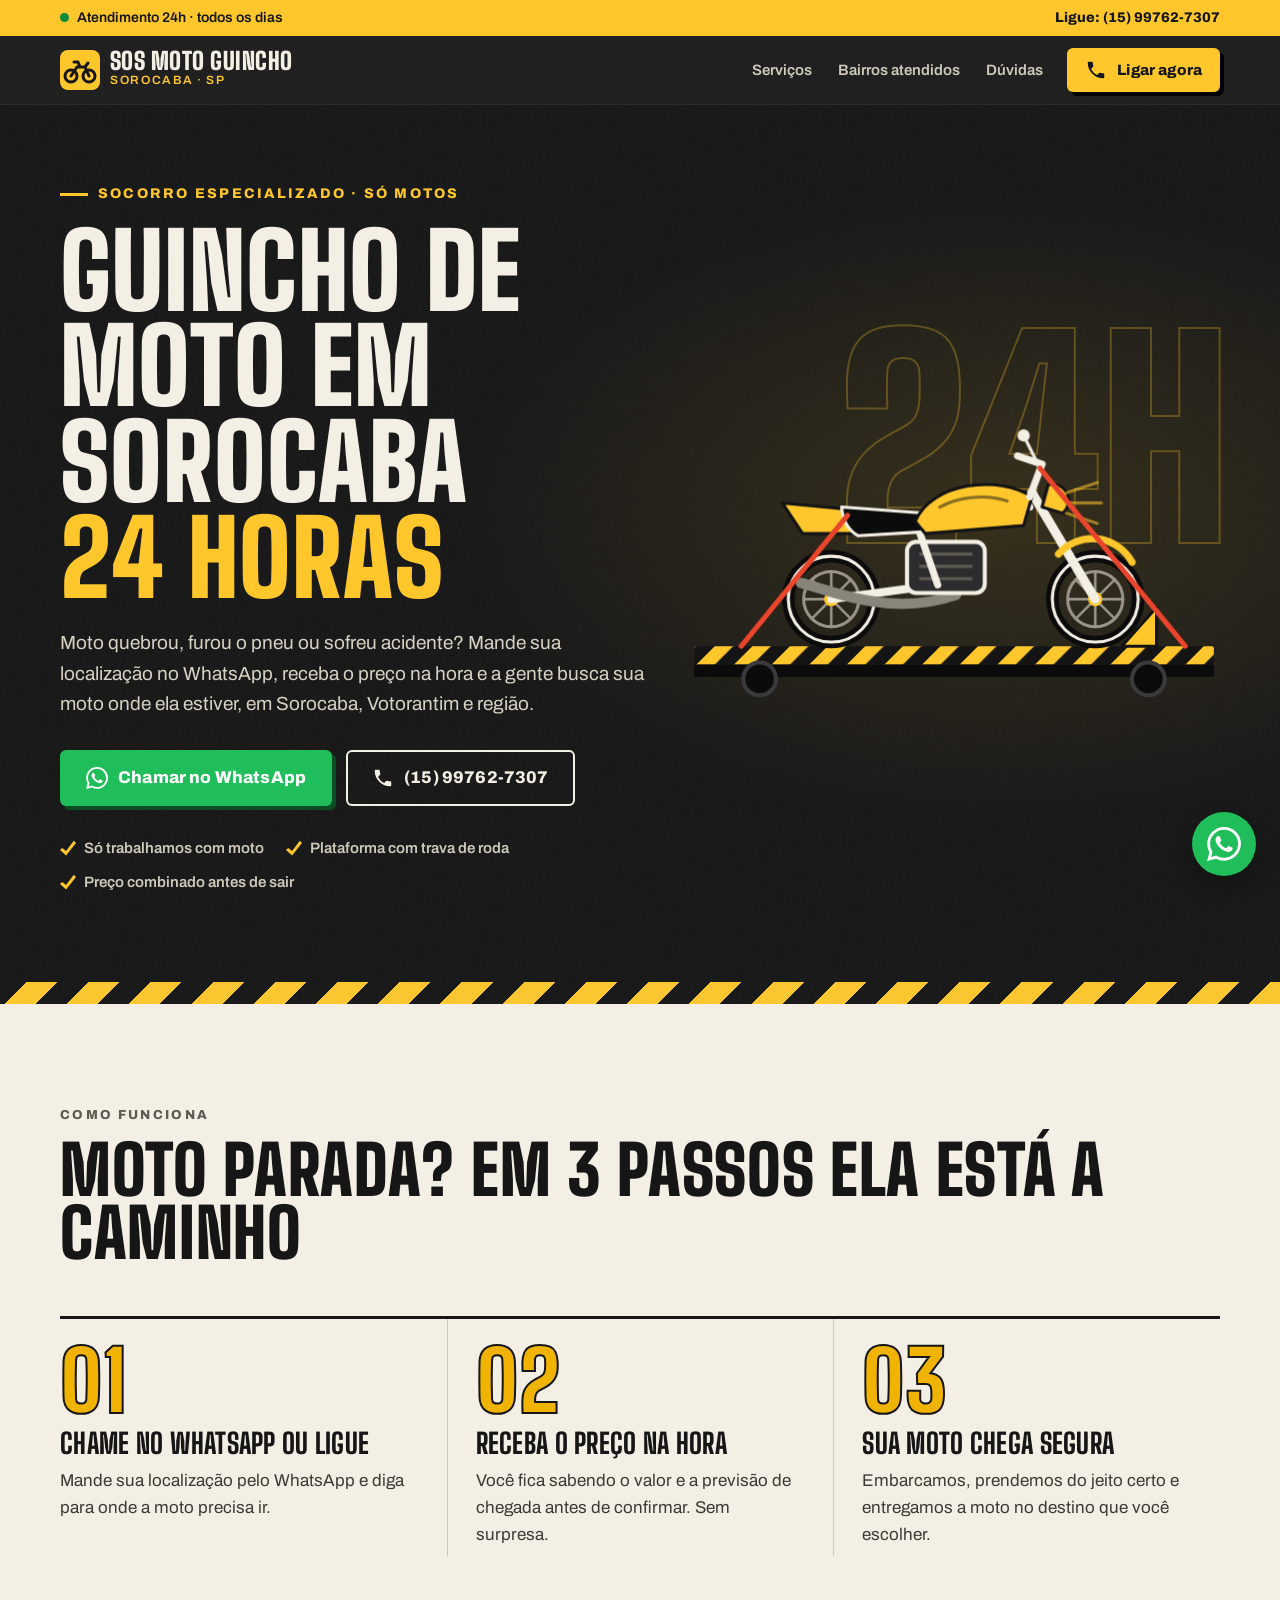
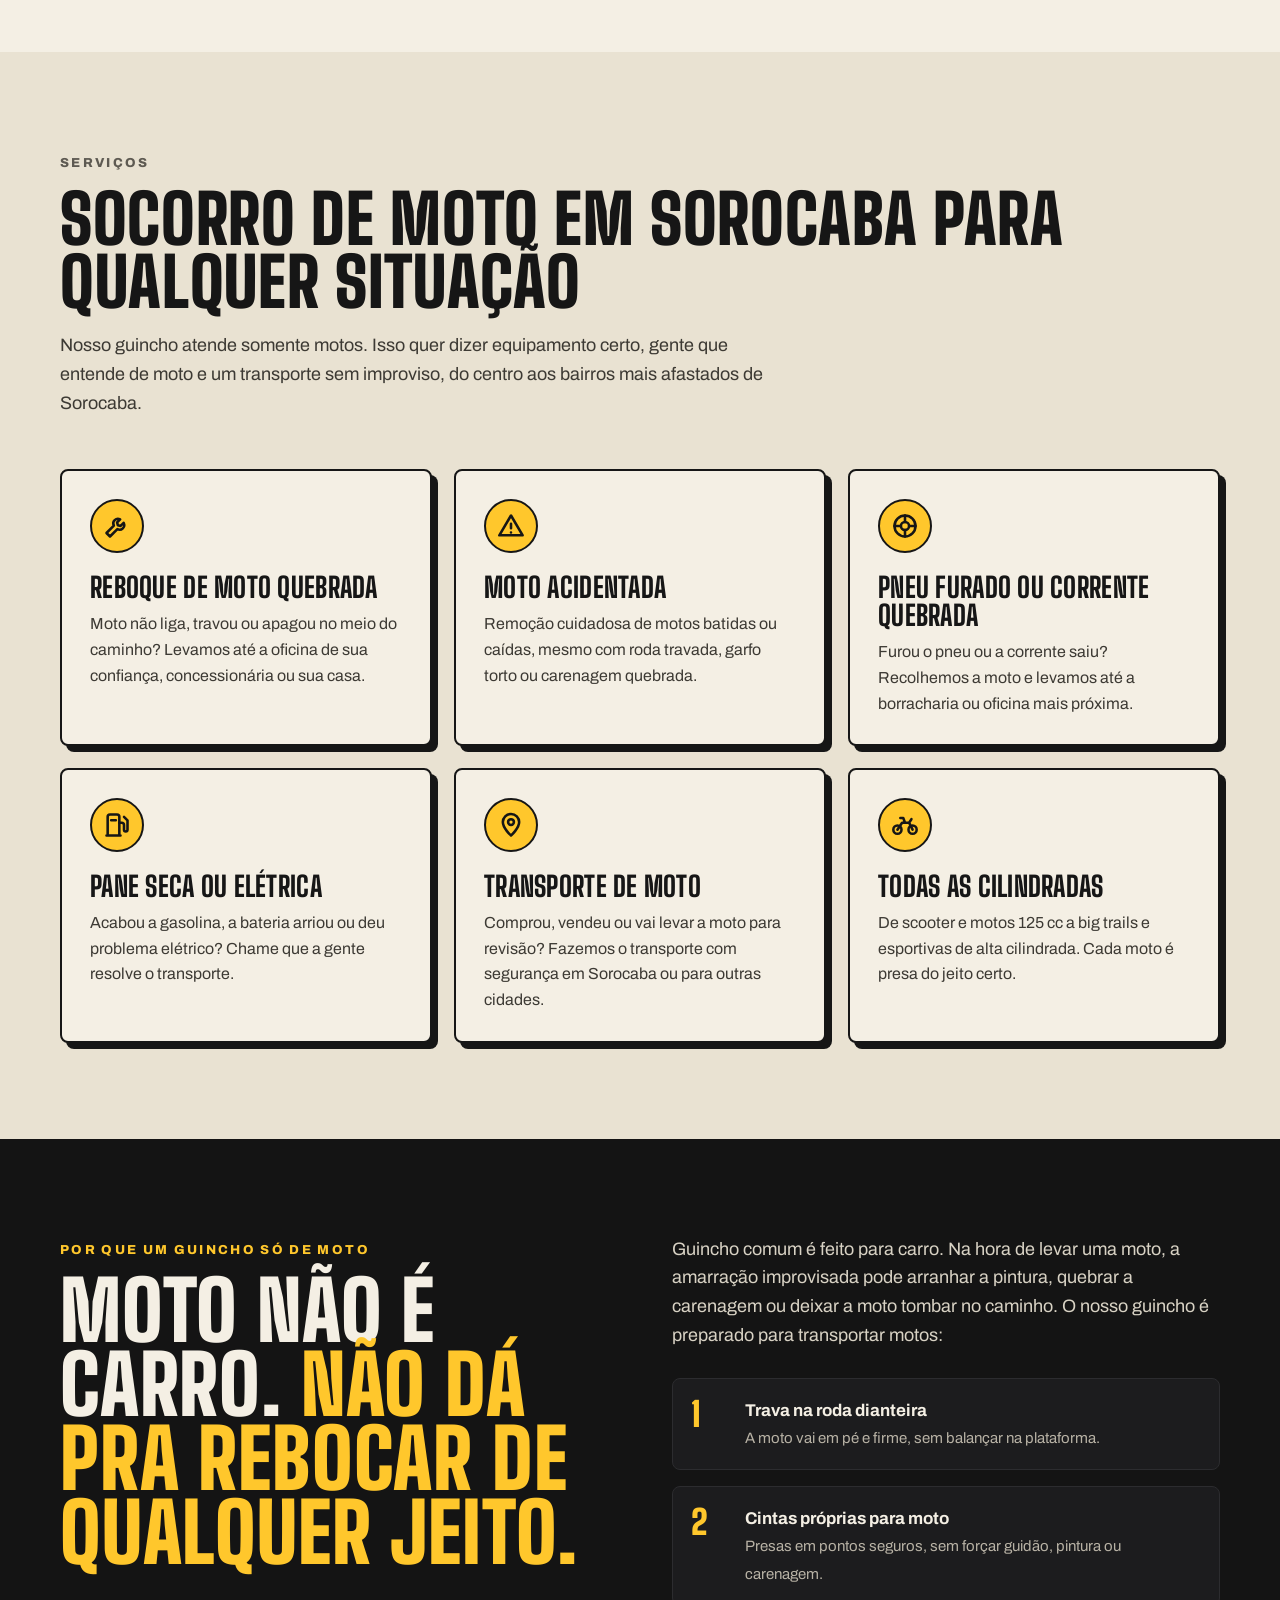
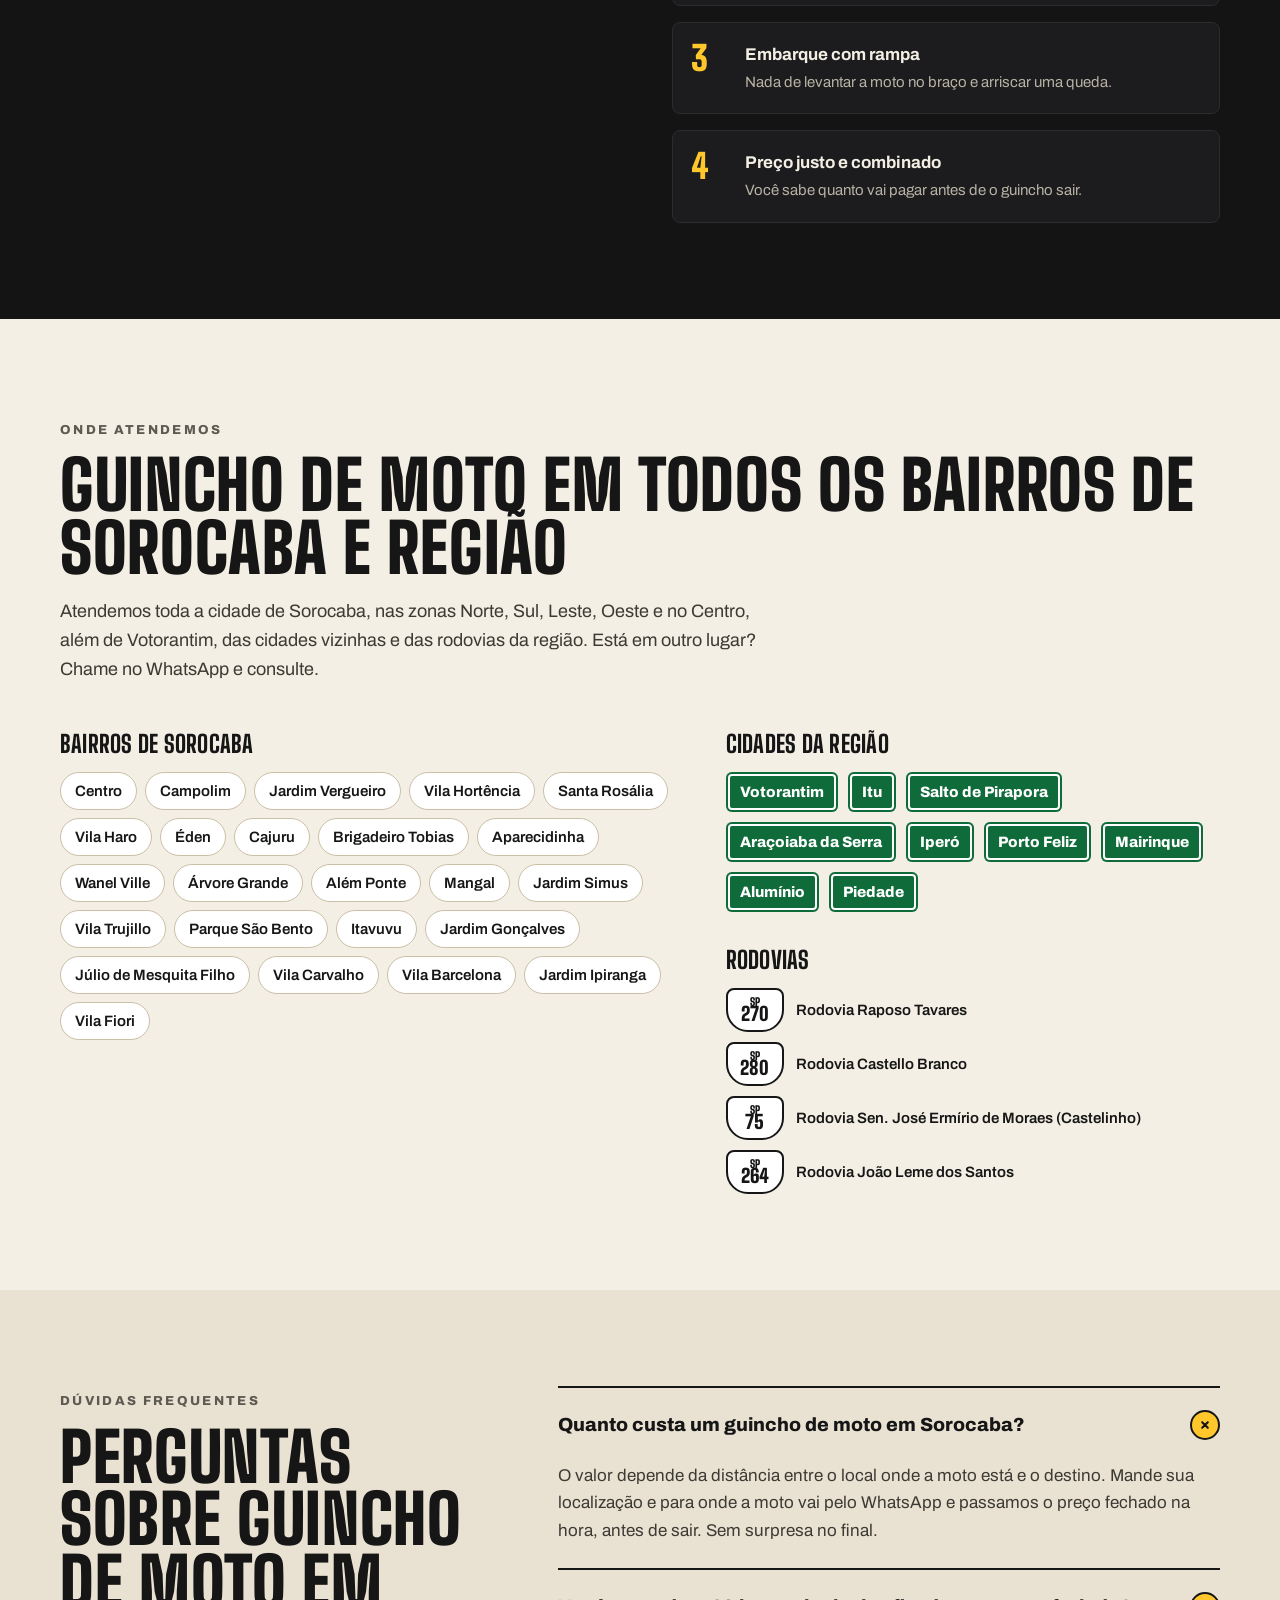
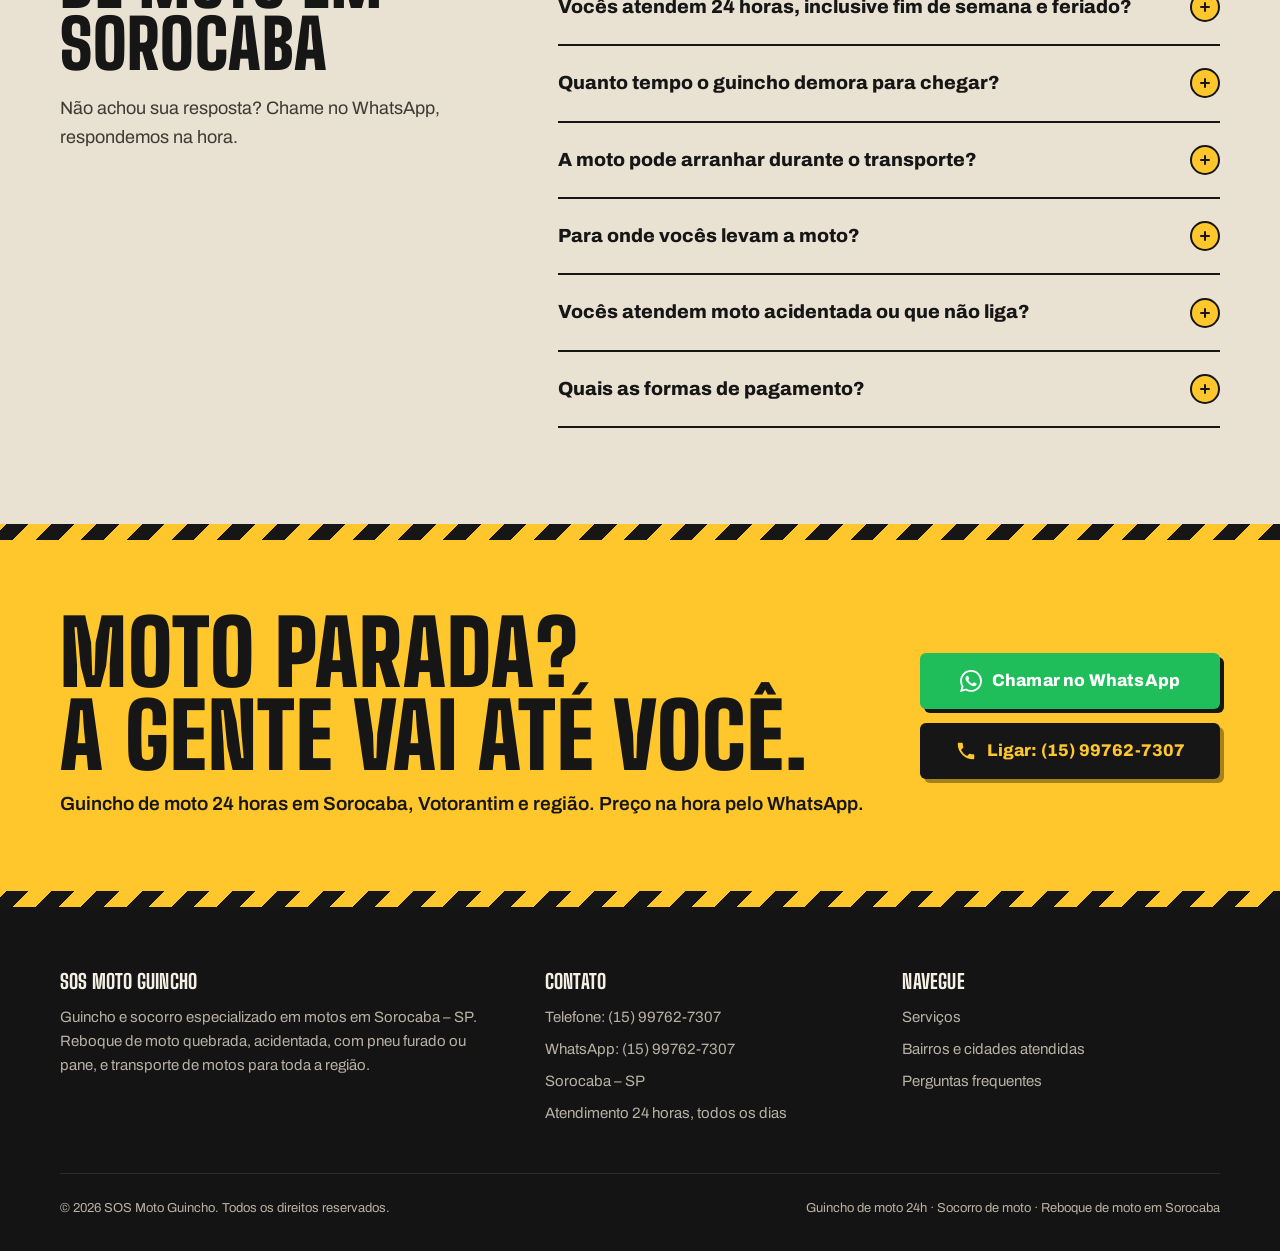
==== commit 2f1b9a56: "Dados reais da SOS Moto Guincho Co-Authored-By: Claude Opus 5.5 <noreply@anthropic.com>" ====
--- a/index.html
+++ b/index.html
@@ -3,19 +3,19 @@
 <head>
 <meta charset="utf-8">
 <meta name="viewport" content="width=device-width, initial-scale=1">
-<title>Guincho de Moto em Sorocaba 24h | Socorro e Reboque de Moto</title>
-<meta name="description" content="Guincho de moto em Sorocaba 24 horas. Socorro e reboque só de motos: pane, pneu furado, moto acidentada. Preço na hora pelo WhatsApp (15) 99999-9999.">
-<link rel="canonical" href="https://www.seudominio.com.br/">
+<title>Guincho de Moto em Sorocaba 24h | SOS Moto Guincho</title>
+<meta name="description" content="SOS Moto Guincho: guincho e socorro de moto 24h em Sorocaba, Votorantim e região. Pane, pneu furado, moto acidentada. WhatsApp (15) 99762-7307.">
+<link rel="canonical" href="https://alefleonsantos-cpu.github.io/sos-moto-guincho/">
 <meta name="robots" content="index, follow, max-image-preview:large">
 <meta name="theme-color" content="#141414">
 <meta name="geo.region" content="BR-SP">
 <meta name="geo.placename" content="Sorocaba">
 <meta property="og:type" content="website">
 <meta property="og:locale" content="pt_BR">
-<meta property="og:site_name" content="Guincho de Moto Sorocaba">
+<meta property="og:site_name" content="SOS Moto Guincho">
 <meta property="og:title" content="Guincho de Moto em Sorocaba 24h – Socorro só de motos">
-<meta property="og:description" content="Moto quebrou? Chame no WhatsApp e receba o preço na hora. Atendimento 24h em Sorocaba e região.">
-<meta property="og:url" content="https://www.seudominio.com.br/">
+<meta property="og:description" content="Moto quebrou? Chame no WhatsApp e receba o preço na hora. Atendimento 24h em Sorocaba, Votorantim e região.">
+<meta property="og:url" content="https://alefleonsantos-cpu.github.io/sos-moto-guincho/">
 <link rel="icon" href="favicon.svg" type="image/svg+xml">
 <link rel="preconnect" href="https://fonts.googleapis.com">
 <link rel="preconnect" href="https://fonts.gstatic.com" crossorigin>
@@ -27,11 +27,11 @@
   "@graph": [
     {
       "@type": ["AutomotiveBusiness", "EmergencyService"],
-      "@id": "https://www.seudominio.com.br/#empresa",
-      "name": "Guincho de Moto Sorocaba",
-      "description": "Guincho e socorro especializado em motos em Sorocaba – SP, 24 horas. Reboque de moto quebrada, acidentada, com pneu furado ou pane, e transporte de motos.",
-      "url": "https://www.seudominio.com.br/",
-      "telephone": "+55-15-99999-9999",
+      "@id": "https://alefleonsantos-cpu.github.io/sos-moto-guincho/#empresa",
+      "name": "SOS Moto Guincho",
+      "description": "Guincho e socorro especializado em motos em Sorocaba, Votorantim e região, 24 horas. Reboque de moto quebrada, acidentada, com pneu furado ou pane, e transporte de motos.",
+      "url": "https://alefleonsantos-cpu.github.io/sos-moto-guincho/",
+      "telephone": "+55-15-99762-7307",
       "priceRange": "$$",
       "currenciesAccepted": "BRL",
       "paymentAccepted": "Pix, dinheiro, cartão de débito, cartão de crédito",
@@ -73,11 +73,11 @@
     },
     {
       "@type": "WebSite",
-      "@id": "https://www.seudominio.com.br/#site",
-      "url": "https://www.seudominio.com.br/",
-      "name": "Guincho de Moto Sorocaba",
+      "@id": "https://alefleonsantos-cpu.github.io/sos-moto-guincho/#site",
+      "url": "https://alefleonsantos-cpu.github.io/sos-moto-guincho/",
+      "name": "SOS Moto Guincho",
       "inLanguage": "pt-BR",
-      "publisher": { "@id": "https://www.seudominio.com.br/#empresa" }
+      "publisher": { "@id": "https://alefleonsantos-cpu.github.io/sos-moto-guincho/#empresa" }
     },
     {
       "@type": "FAQPage",
@@ -331,22 +331,22 @@
 <div class="topbar">
   <div class="wrap topbar__in">
     <span class="ao-vivo"><i></i> Atendimento 24h · todos os dias</span>
-    <a href="tel:+5515999999999">Ligue: (15) 99999-9999</a>
+    <a href="tel:+5515997627307">Ligue: (15) 99762-7307</a>
   </div>
 </div>
 
 <header class="header">
   <div class="wrap header__in">
-    <a class="logo" href="./" aria-label="Guincho de Moto Sorocaba, página inicial">
+    <a class="logo" href="./" aria-label="SOS Moto Guincho, página inicial">
       <svg viewBox="0 0 40 40" aria-hidden="true"><rect width="40" height="40" rx="8" fill="#ffc72c"/><circle cx="11" cy="26" r="6" fill="none" stroke="#161616" stroke-width="3"/><circle cx="29" cy="26" r="6" fill="none" stroke="#161616" stroke-width="3"/><path d="M11 26l6-9h8l4 9M20 17l-2-5h-4M25 17l3-4" fill="none" stroke="#161616" stroke-width="3" stroke-linecap="round" stroke-linejoin="round"/></svg>
-      <span><b>Guincho de Moto</b><small>Sorocaba · SP</small></span>
+      <span><b>SOS Moto Guincho</b><small>Sorocaba · SP</small></span>
     </a>
     <nav class="nav" aria-label="Menu principal">
       <a href="#servicos">Serviços</a>
       <a href="#areas">Bairros atendidos</a>
       <a href="#duvidas">Dúvidas</a>
     </nav>
-    <a class="btn btn--amarelo btn--sm" href="tel:+5515999999999"><svg class="ico" fill="currentColor"><use href="#i-tel"/></svg>Ligar agora</a>
+    <a class="btn btn--amarelo btn--sm" href="tel:+5515997627307"><svg class="ico" fill="currentColor"><use href="#i-tel"/></svg>Ligar agora</a>
   </div>
 </header>
 
@@ -356,10 +356,10 @@
     <div class="hero__txt">
       <p class="kicker">Socorro especializado · só motos</p>
       <h1 id="titulo">Guincho de moto em Sorocaba <span>24 horas</span></h1>
-      <p class="lead">Moto quebrou, furou o pneu ou sofreu acidente? Mande sua localização no WhatsApp, receba o preço na hora e a gente busca sua moto onde ela estiver, em Sorocaba e região.</p>
+      <p class="lead">Moto quebrou, furou o pneu ou sofreu acidente? Mande sua localização no WhatsApp, receba o preço na hora e a gente busca sua moto onde ela estiver, em Sorocaba, Votorantim e região.</p>
       <div class="ctas">
-        <a class="btn btn--zap" href="https://wa.me/5515999999999?text=Ol%C3%A1!%20Preciso%20de%20guincho%20para%20minha%20moto.%20Estou%20em%3A%20"><svg class="ico" fill="currentColor"><use href="#i-zap"/></svg>Chamar no WhatsApp</a>
-        <a class="btn btn--linha" href="tel:+5515999999999"><svg class="ico" fill="currentColor"><use href="#i-tel"/></svg>(15) 99999-9999</a>
+        <a class="btn btn--zap" href="https://wa.me/5515997627307?text=Ol%C3%A1!%20Preciso%20de%20guincho%20para%20minha%20moto.%20Estou%20em%3A%20"><svg class="ico" fill="currentColor"><use href="#i-zap"/></svg>Chamar no WhatsApp</a>
+        <a class="btn btn--linha" href="tel:+5515997627307"><svg class="ico" fill="currentColor"><use href="#i-tel"/></svg>(15) 99762-7307</a>
       </div>
       <ul class="selos">
         <li>Só trabalhamos com moto</li>
@@ -524,7 +524,7 @@
   <div class="wrap">
     <span class="rotulo">Onde atendemos</span>
     <h2 id="t-areas">Guincho de moto em todos os bairros de Sorocaba e região</h2>
-    <p class="intro">Atendemos toda a cidade de Sorocaba, nas zonas Norte, Sul, Leste, Oeste e no Centro, além das cidades vizinhas e das rodovias da região. Está em outro lugar? Chame no WhatsApp e consulte.</p>
+    <p class="intro">Atendemos toda a cidade de Sorocaba, nas zonas Norte, Sul, Leste, Oeste e no Centro, além de Votorantim, das cidades vizinhas e das rodovias da região. Está em outro lugar? Chame no WhatsApp e consulte.</p>
     <div class="areas__grid">
       <div>
         <h3>Bairros de Sorocaba</h3>
@@ -598,11 +598,11 @@
   <div class="wrap final__in">
     <div>
       <h2 id="t-final">Moto parada?<br>A gente vai até você.</h2>
-      <p>Guincho de moto 24 horas em Sorocaba e região. Preço na hora pelo WhatsApp.</p>
+      <p>Guincho de moto 24 horas em Sorocaba, Votorantim e região. Preço na hora pelo WhatsApp.</p>
     </div>
     <div class="ctas">
-      <a class="btn btn--zap final-zap" href="https://wa.me/5515999999999?text=Ol%C3%A1!%20Preciso%20de%20guincho%20para%20minha%20moto.%20Estou%20em%3A%20"><svg class="ico" fill="currentColor"><use href="#i-zap"/></svg>Chamar no WhatsApp</a>
-      <a class="btn btn--escuro" href="tel:+5515999999999"><svg class="ico" fill="currentColor"><use href="#i-tel"/></svg>Ligar: (15) 99999-9999</a>
+      <a class="btn btn--zap final-zap" href="https://wa.me/5515997627307?text=Ol%C3%A1!%20Preciso%20de%20guincho%20para%20minha%20moto.%20Estou%20em%3A%20"><svg class="ico" fill="currentColor"><use href="#i-zap"/></svg>Chamar no WhatsApp</a>
+      <a class="btn btn--escuro" href="tel:+5515997627307"><svg class="ico" fill="currentColor"><use href="#i-tel"/></svg>Ligar: (15) 99762-7307</a>
     </div>
   </div>
 </section>
@@ -612,14 +612,14 @@
   <div class="wrap">
     <div class="rodape__grid">
       <div>
-        <h3>Guincho de Moto Sorocaba</h3>
+        <h3>SOS Moto Guincho</h3>
         <p>Guincho e socorro especializado em motos em Sorocaba – SP. Reboque de moto quebrada, acidentada, com pneu furado ou pane, e transporte de motos para toda a região.</p>
       </div>
       <div>
         <h3>Contato</h3>
         <ul>
-          <li><a href="tel:+5515999999999">Telefone: (15) 99999-9999</a></li>
-          <li><a href="https://wa.me/5515999999999">WhatsApp: (15) 99999-9999</a></li>
+          <li><a href="tel:+5515997627307">Telefone: (15) 99762-7307</a></li>
+          <li><a href="https://wa.me/5515997627307">WhatsApp: (15) 99762-7307</a></li>
           <li>Sorocaba – SP</li>
           <li>Atendimento 24 horas, todos os dias</li>
         </ul>
@@ -634,17 +634,17 @@
       </div>
     </div>
     <div class="rodape__base">
-      <span>© <span id="ano">2026</span> Guincho de Moto Sorocaba. Todos os direitos reservados.</span>
+      <span>© <span id="ano">2026</span> SOS Moto Guincho. Todos os direitos reservados.</span>
       <span>Guincho de moto 24h · Socorro de moto · Reboque de moto em Sorocaba</span>
     </div>
   </div>
 </footer>
 
-<a class="zap-flutua" href="https://wa.me/5515999999999?text=Ol%C3%A1!%20Preciso%20de%20guincho%20para%20minha%20moto.%20Estou%20em%3A%20" aria-label="Chamar no WhatsApp"><svg><use href="#i-zap"/></svg></a>
+<a class="zap-flutua" href="https://wa.me/5515997627307?text=Ol%C3%A1!%20Preciso%20de%20guincho%20para%20minha%20moto.%20Estou%20em%3A%20" aria-label="Chamar no WhatsApp"><svg><use href="#i-zap"/></svg></a>
 
 <nav class="barra-mobile" aria-label="Contato rápido">
-  <a class="btn btn--amarelo" href="tel:+5515999999999"><svg class="ico" fill="currentColor"><use href="#i-tel"/></svg>Ligar</a>
-  <a class="btn btn--zap" href="https://wa.me/5515999999999?text=Ol%C3%A1!%20Preciso%20de%20guincho%20para%20minha%20moto.%20Estou%20em%3A%20"><svg class="ico" fill="currentColor"><use href="#i-zap"/></svg>WhatsApp</a>
+  <a class="btn btn--amarelo" href="tel:+5515997627307"><svg class="ico" fill="currentColor"><use href="#i-tel"/></svg>Ligar</a>
+  <a class="btn btn--zap" href="https://wa.me/5515997627307?text=Ol%C3%A1!%20Preciso%20de%20guincho%20para%20minha%20moto.%20Estou%20em%3A%20"><svg class="ico" fill="currentColor"><use href="#i-zap"/></svg>WhatsApp</a>
 </nav>
 
 <script>document.getElementById("ano").textContent=new Date().getFullYear();</script>
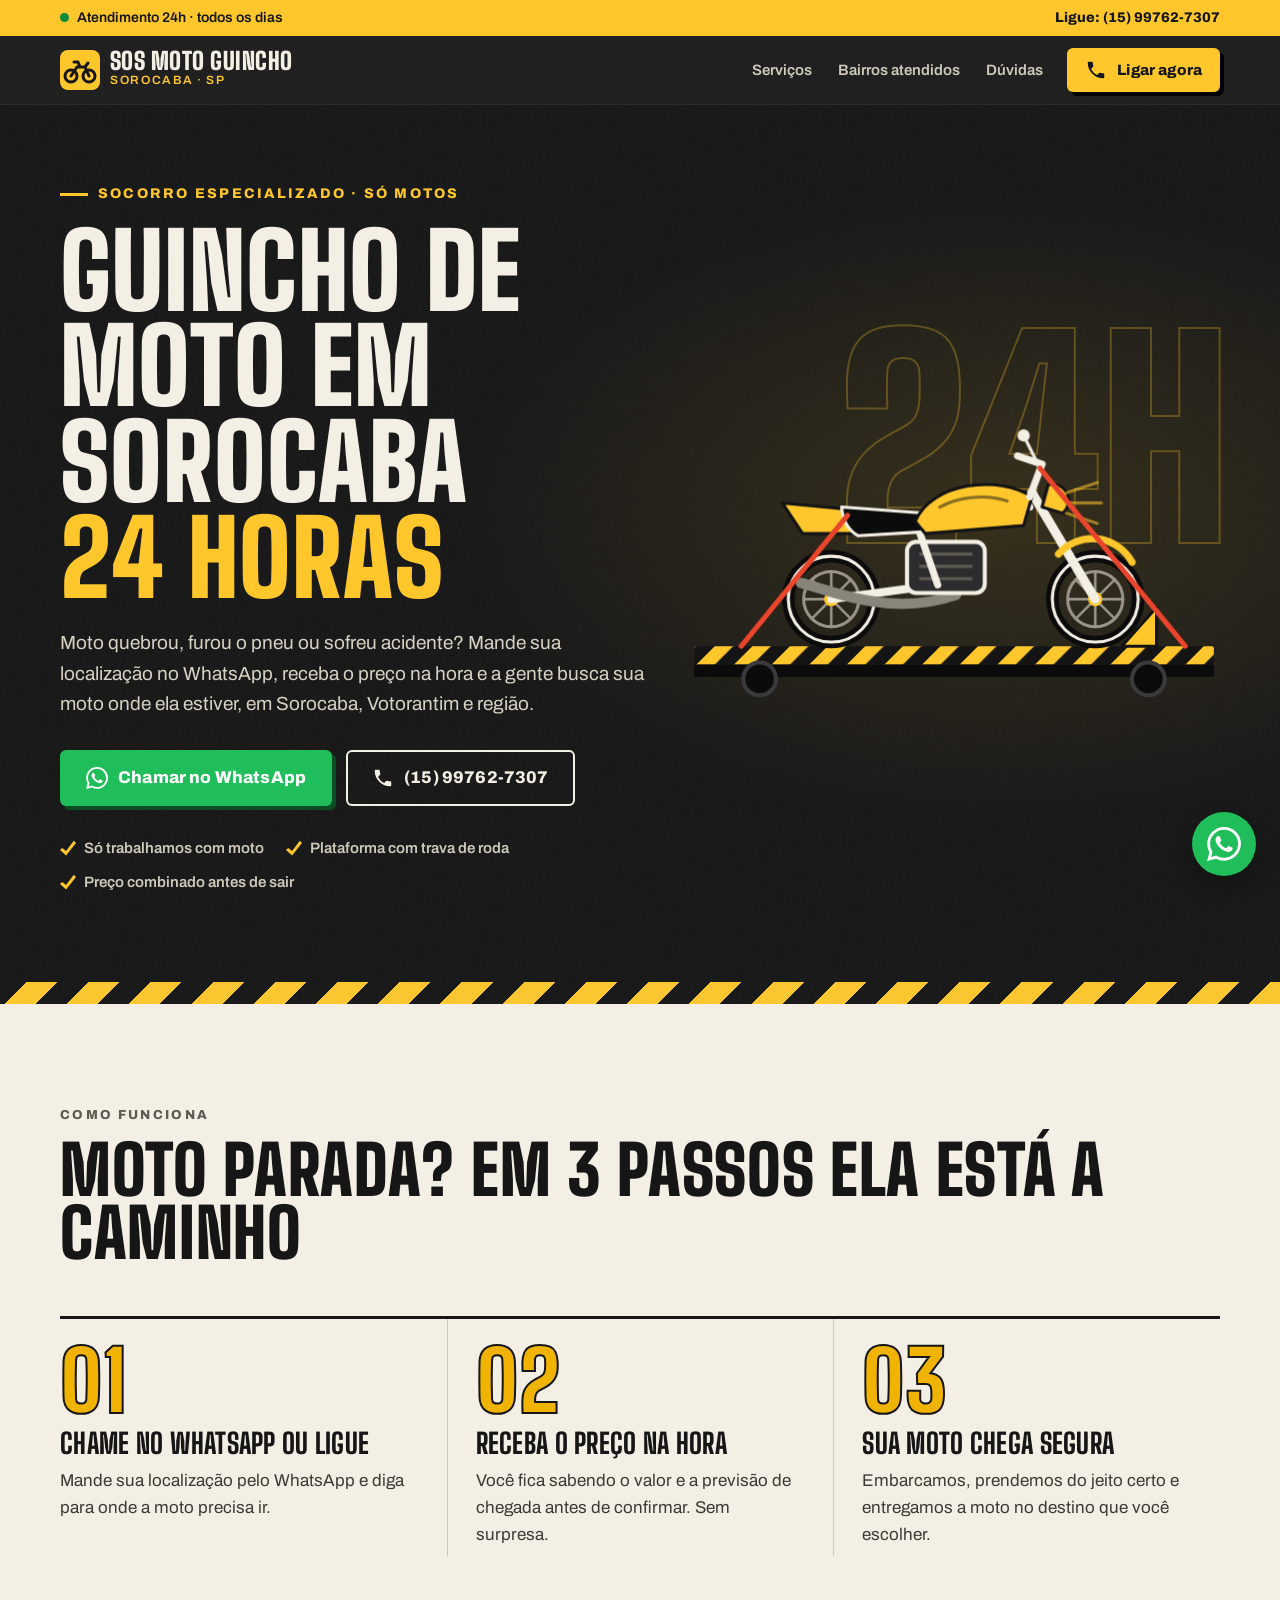
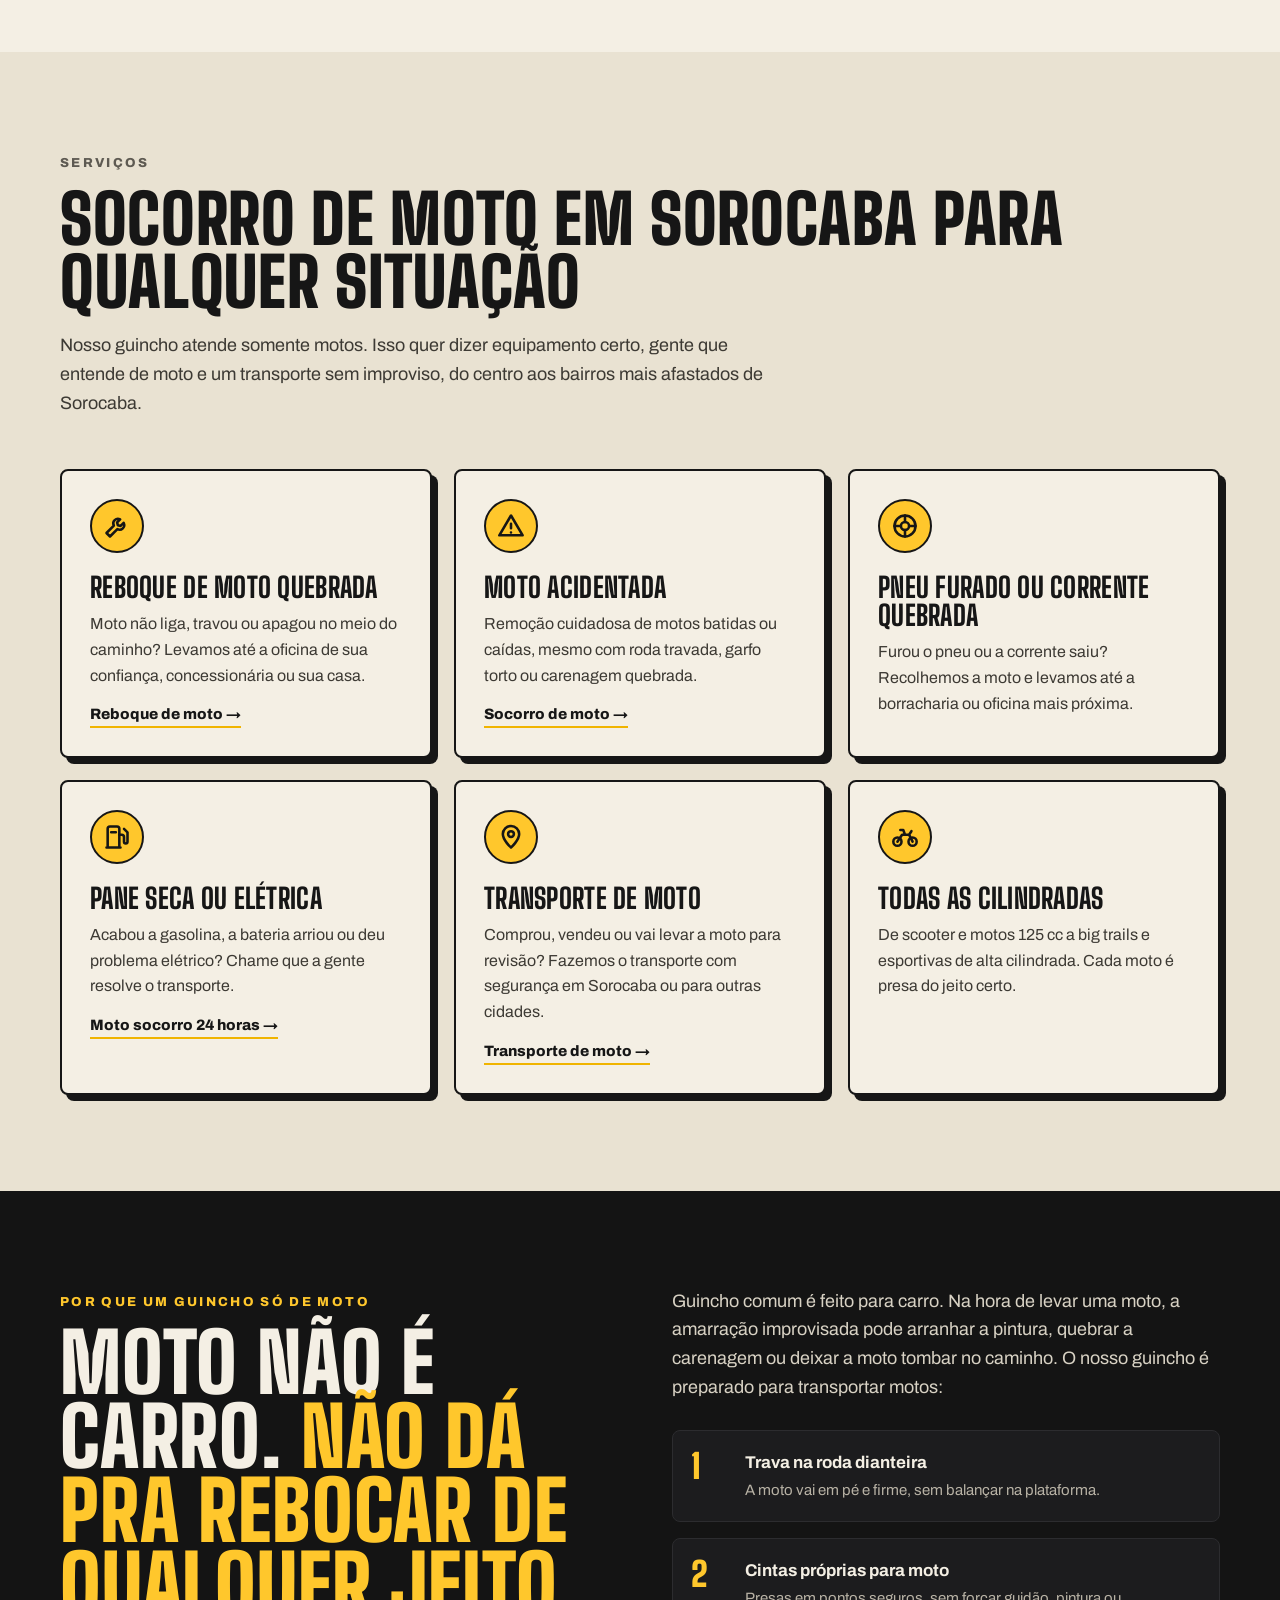
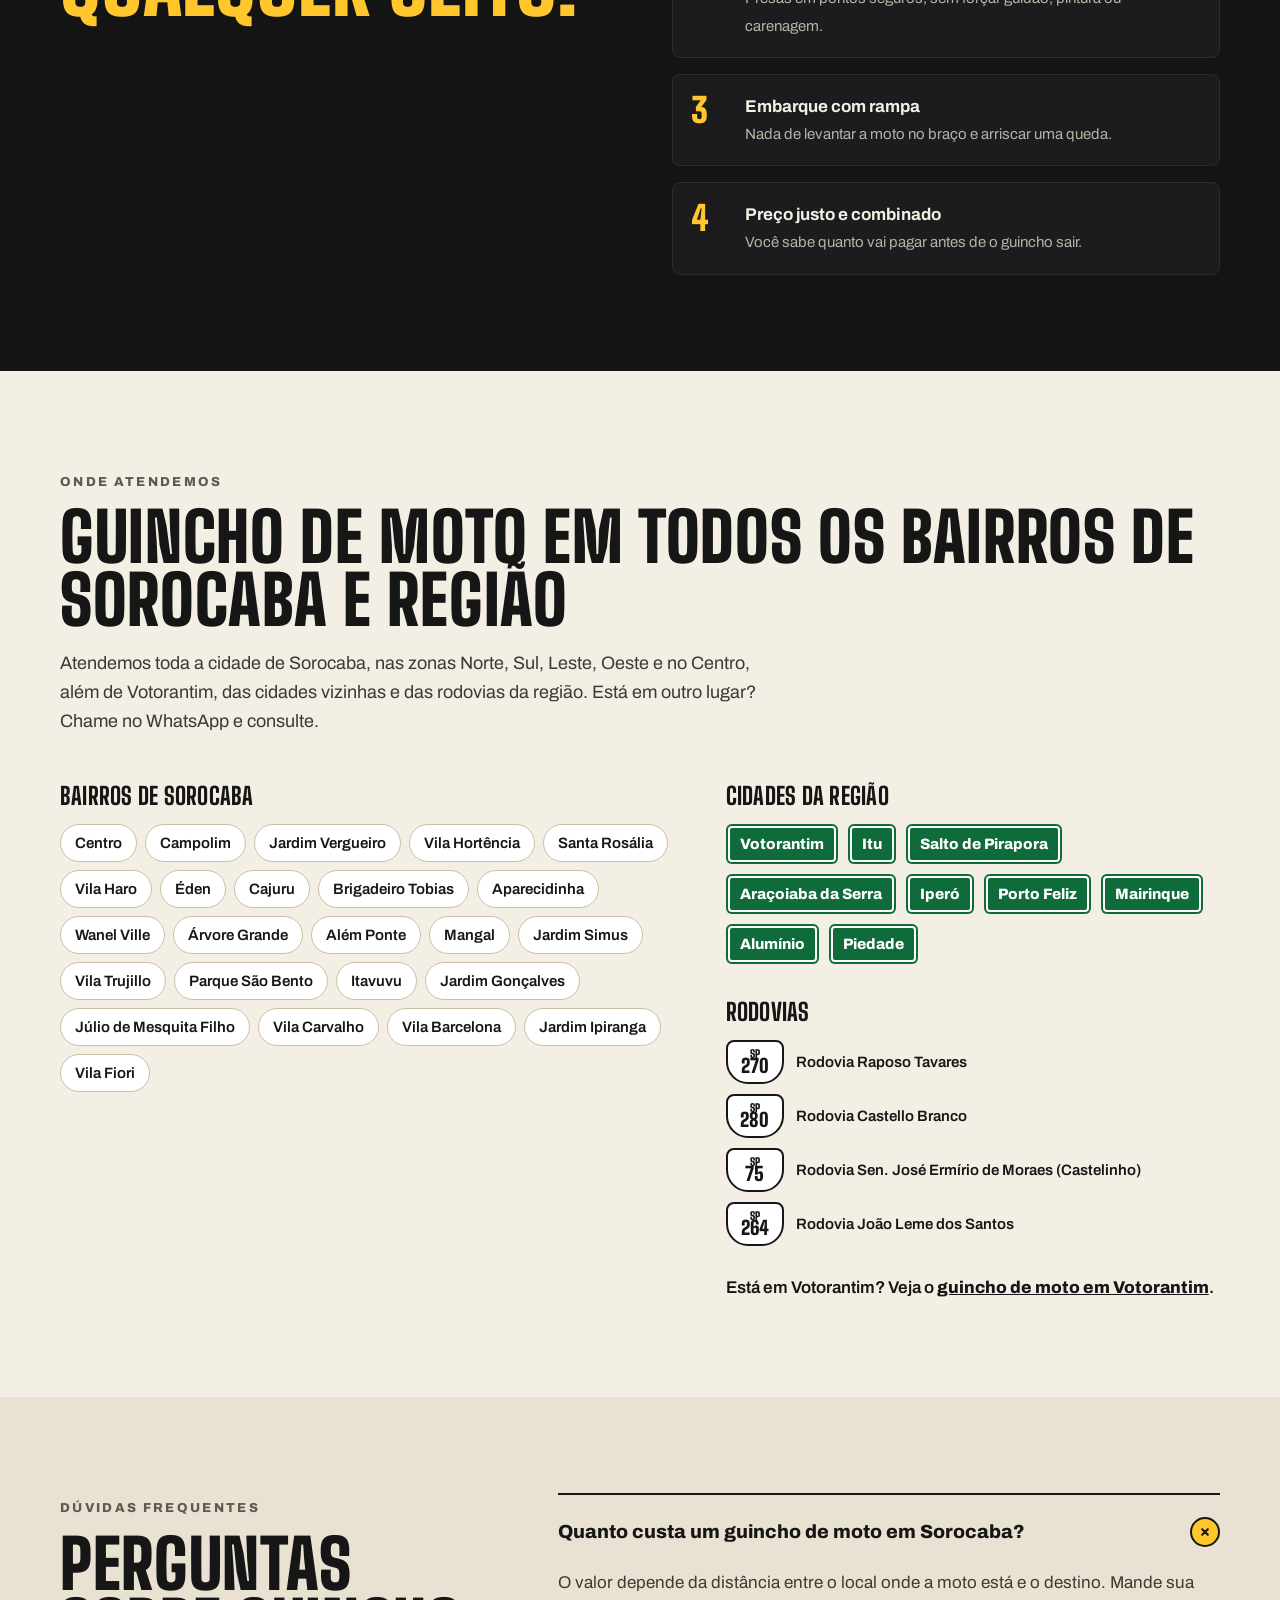
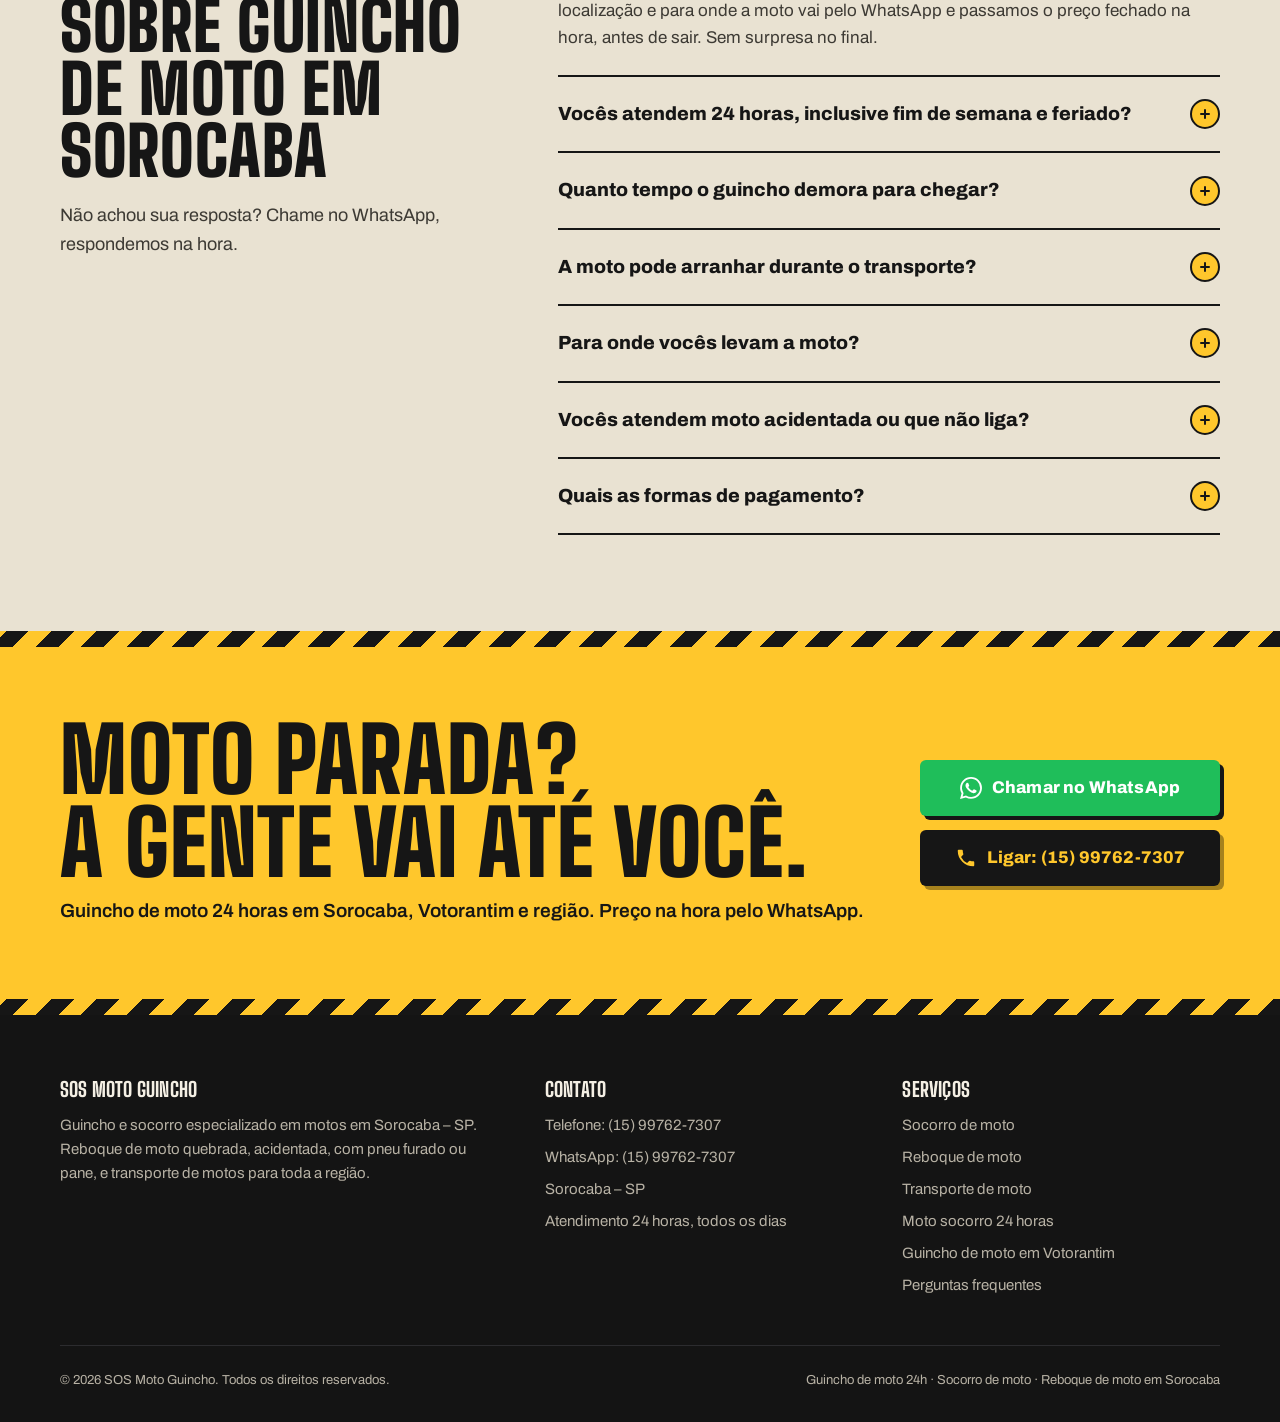
==== commit 33877ce7: "Páginas de socorro, reboque, transporte, 24h e Votorantim Co-Authored-By: Claude Opus 5.5 <noreply@a" ====
--- a/index.html
+++ b/index.html
@@ -102,224 +102,7 @@
 }
 </script>
 
-<style>
-:root{
-  --asfalto:#141414;
-  --asfalto-2:#1c1c1e;
-  --linha:#2c2c2f;
-  --amarelo:#ffc72c;
-  --amarelo-2:#f0b400;
-  --creme:#f4efe4;
-  --creme-2:#e9e2d2;
-  --tinta:#161616;
-  --cinza:#5e5a52;
-  --zap:#1fbe5a;
-  --zap-2:#17a34c;
-  --cinta:#e8452c;
-  --placa:#0f6b3a;
-  --display:"Big Shoulders Display", Impact, "Arial Narrow", sans-serif;
-  --corpo:"Archivo", system-ui, -apple-system, "Segoe UI", sans-serif;
-}
-*,*::before,*::after{box-sizing:border-box}
-html{scroll-behavior:smooth;-webkit-text-size-adjust:100%}
-body{margin:0;font-family:var(--corpo);font-size:17px;line-height:1.6;color:var(--tinta);background:var(--creme)}
-img,svg{display:block;max-width:100%}
-a{color:inherit}
-.wrap{width:min(1160px, 100% - 32px);margin-inline:auto}
-h1,h2,h3{font-family:var(--display);font-weight:900;line-height:.92;text-transform:uppercase;letter-spacing:.01em;margin:0}
-h2{font-size:clamp(40px, 6vw, 68px)}
-h3{font-size:28px;font-weight:800;line-height:1}
-p{margin:0}
-.ico{width:22px;height:22px;flex:none}
-.sr{position:absolute;width:1px;height:1px;overflow:hidden;clip:rect(0 0 0 0);white-space:nowrap}
-:focus-visible{outline:3px solid var(--amarelo);outline-offset:3px}
-
-/* ---------- botões ---------- */
-.btn{display:inline-flex;align-items:center;justify-content:center;gap:10px;min-height:56px;padding:0 24px;border-radius:6px;font-weight:800;font-size:17px;text-decoration:none;letter-spacing:.01em;transition:transform .15s ease, box-shadow .15s ease, background .15s ease;border:2px solid transparent;white-space:nowrap}
-.btn:hover{transform:translate(-2px,-2px)}
-.btn--zap{background:var(--zap);color:#fff;box-shadow:4px 4px 0 #0a4d23}
-.btn--zap:hover{background:var(--zap-2);box-shadow:6px 6px 0 #0a4d23}
-.btn--amarelo{background:var(--amarelo);color:var(--tinta);box-shadow:4px 4px 0 #000}
-.btn--amarelo:hover{box-shadow:6px 6px 0 #000}
-.btn--linha{border-color:var(--creme);color:var(--creme)}
-.btn--linha:hover{background:var(--creme);color:var(--tinta)}
-.btn--escuro{background:var(--tinta);color:var(--amarelo);box-shadow:4px 4px 0 rgba(0,0,0,.35)}
-.btn--sm{min-height:44px;padding:0 16px;font-size:15px}
-
-/* ---------- topo ---------- */
-.topbar{background:var(--amarelo);color:var(--tinta);font-size:14px;font-weight:600}
-.topbar__in{display:flex;justify-content:space-between;align-items:center;gap:12px;min-height:36px}
-.topbar a{font-weight:800;text-decoration:none}
-.ao-vivo{display:inline-flex;align-items:center;gap:8px}
-.ao-vivo i{width:9px;height:9px;border-radius:50%;background:#0d8a3c;box-shadow:0 0 0 0 rgba(13,138,60,.6);animation:pulsa 1.8s infinite}
-@keyframes pulsa{70%{box-shadow:0 0 0 9px rgba(13,138,60,0)}100%{box-shadow:0 0 0 0 rgba(13,138,60,0)}}
-
-.header{position:sticky;top:0;z-index:30;background:rgba(20,20,20,.94);backdrop-filter:blur(8px);-webkit-backdrop-filter:blur(8px);border-bottom:1px solid var(--linha)}
-.header__in{display:flex;align-items:center;gap:24px;min-height:68px}
-.logo{display:flex;align-items:center;gap:10px;text-decoration:none;color:var(--creme);margin-right:auto}
-.logo svg{width:40px;height:40px}
-.logo b{display:block;font-family:var(--display);font-weight:900;font-size:24px;line-height:.9;text-transform:uppercase;letter-spacing:.02em}
-.logo small{display:block;font-size:12px;font-weight:600;color:var(--amarelo);letter-spacing:.14em;text-transform:uppercase}
-.nav{display:flex;gap:26px}
-.nav a{color:#cfc9bc;text-decoration:none;font-weight:600;font-size:15px}
-.nav a:hover{color:var(--amarelo)}
-
-/* ---------- hero ---------- */
-.hero{position:relative;background:
-  radial-gradient(900px 520px at 78% 45%, rgba(255,199,44,.13), transparent 60%),
-  var(--asfalto);color:var(--creme);overflow:hidden}
-.hero::before{content:"";position:absolute;inset:0;opacity:.07;pointer-events:none;
-  background-image:url("data:image/svg+xml,%3Csvg xmlns='http://www.w3.org/2000/svg' width='180' height='180'%3E%3Cfilter id='n'%3E%3CfeTurbulence type='fractalNoise' baseFrequency='.9' numOctaves='3' stitchTiles='stitch'/%3E%3C/filter%3E%3Crect width='100%25' height='100%25' filter='url(%23n)'/%3E%3C/svg%3E")}
-.hero__grid{position:relative;display:grid;grid-template-columns:1.05fr .95fr;gap:40px;align-items:center;padding:72px 0 88px}
-.kicker{display:inline-flex;align-items:center;gap:10px;font-size:14px;font-weight:800;letter-spacing:.16em;text-transform:uppercase;color:var(--amarelo)}
-.kicker::before{content:"";width:28px;height:3px;background:var(--amarelo)}
-.hero h1{font-size:clamp(52px, 8.4vw, 104px);margin:18px 0 22px}
-.hero h1 span{display:block;color:var(--amarelo)}
-.lead{font-size:19px;color:#d8d2c4;max-width:34em}
-.ctas{display:flex;flex-wrap:wrap;gap:14px;margin-top:30px}
-.selos{list-style:none;padding:0;margin:30px 0 0;display:flex;flex-wrap:wrap;gap:10px 22px;font-size:15px;font-weight:600;color:#cfc9bc}
-.selos li{display:flex;align-items:center;gap:8px}
-.selos li::before{content:"";width:16px;height:16px;flex:none;background:var(--amarelo);clip-path:polygon(14% 52%,0 66%,38% 100%,100% 22%,86% 8%,38% 72%)}
-
-.hero__arte{position:relative}
-.hero__24{position:absolute;right:-10px;top:-40px;font-family:var(--display);font-weight:900;font-size:clamp(150px, 21vw, 290px);line-height:.8;color:transparent;-webkit-text-stroke:2px rgba(255,199,44,.28);user-select:none;pointer-events:none}
-.cena{position:relative;width:100%;height:auto}
-.faixa{height:22px;background:repeating-linear-gradient(-45deg, var(--amarelo) 0 22px, var(--asfalto) 22px 44px)}
-
-/* animação de entrada */
-@media (prefers-reduced-motion: no-preference){
-  .hero .kicker,.hero .lead,.hero .ctas,.hero .selos{animation:sobe .7s cubic-bezier(.2,.7,.2,1) both}
-  .hero .lead{animation-delay:.1s}
-  .hero .ctas{animation-delay:.2s}
-  .hero .selos{animation-delay:.3s}
-  .moto{animation:chega 1.2s .35s cubic-bezier(.22,.85,.25,1) both}
-  .roda{transform-box:fill-box;transform-origin:center;animation:gira 1.2s .35s cubic-bezier(.22,.85,.25,1) both}
-  .cintas path{stroke-dasharray:240;stroke-dashoffset:240;animation:prende .5s 1.5s ease-out forwards}
-  .hero__24{animation:aparece 1.4s .2s ease both}
-}
-@keyframes sobe{from{opacity:0;transform:translateY(16px)}to{opacity:1;transform:none}}
-@keyframes chega{from{transform:translateX(70%);opacity:0}25%{opacity:1}to{transform:none}}
-@keyframes gira{from{transform:rotate(540deg)}to{transform:rotate(0)}}
-@keyframes prende{to{stroke-dashoffset:0}}
-@keyframes aparece{from{opacity:0}to{opacity:1}}
-
-/* ---------- seções ---------- */
-section{scroll-margin-top:80px}
-.secao{padding:96px 0}
-.rotulo{display:inline-block;font-size:13px;font-weight:800;letter-spacing:.18em;text-transform:uppercase;color:var(--cinza);margin-bottom:14px}
-.intro{max-width:40em;margin-top:18px;font-size:18px;color:#3d3a34}
-
-/* passos */
-.passos{display:grid;grid-template-columns:repeat(3,1fr);gap:0;margin-top:52px;border-top:3px solid var(--tinta)}
-.passo{padding:28px 28px 8px 0;position:relative}
-.passo + .passo{padding-left:28px;border-left:1px solid #cfc6b3}
-.passo__n{font-family:var(--display);font-weight:900;font-size:84px;line-height:.8;color:var(--amarelo-2);-webkit-text-stroke:2px var(--tinta);display:block;margin-bottom:14px}
-.passo h3{margin-bottom:10px}
-.passo p{color:#3d3a34}
-
-/* serviços */
-.servicos{background:var(--creme-2)}
-.cards{display:grid;grid-template-columns:repeat(3,1fr);gap:22px;margin-top:52px}
-.card{background:var(--creme);border:2px solid var(--tinta);border-radius:8px;padding:28px;box-shadow:6px 6px 0 var(--tinta);transition:transform .15s ease, box-shadow .15s ease}
-.card:hover{transform:translate(-3px,-3px);box-shadow:9px 9px 0 var(--tinta)}
-.card__ico{width:54px;height:54px;border-radius:50%;background:var(--amarelo);display:grid;place-items:center;margin-bottom:20px;border:2px solid var(--tinta)}
-.card__ico svg{width:28px;height:28px}
-.card h3{margin-bottom:10px}
-.card p{color:#3d3a34;font-size:16px}
-
-/* por que só moto */
-.porque{background:var(--asfalto);color:var(--creme);position:relative;overflow:hidden}
-.porque__grid{display:grid;grid-template-columns:1fr 1fr;gap:64px;align-items:start}
-.porque .rotulo{color:var(--amarelo)}
-.frase{font-family:var(--display);font-weight:900;text-transform:uppercase;font-size:clamp(44px, 6.4vw, 84px);line-height:.9}
-.frase em{font-style:normal;color:var(--amarelo)}
-.porque p{color:#d8d2c4;font-size:18px}
-.lista{list-style:none;padding:0;margin:28px 0 0;display:grid;gap:16px}
-.lista li{display:grid;grid-template-columns:40px 1fr;gap:14px;align-items:start;padding:18px;border:1px solid var(--linha);border-radius:8px;background:var(--asfalto-2)}
-.lista b{display:block;color:var(--creme);font-size:17px}
-.lista span{color:#b8b2a5;font-size:15px}
-.lista .num{font-family:var(--display);font-weight:900;font-size:34px;line-height:1;color:var(--amarelo)}
-
-/* áreas */
-.areas__grid{display:grid;grid-template-columns:1.25fr 1fr;gap:48px;margin-top:48px}
-.areas h3{font-size:24px;margin-bottom:16px;display:flex;align-items:center;gap:10px}
-.chips{display:flex;flex-wrap:wrap;gap:8px;list-style:none;padding:0;margin:0}
-.chips li{background:#fff;border:1.5px solid #cbbfa6;border-radius:999px;padding:6px 14px;font-size:15px;font-weight:600}
-.placas{display:flex;flex-wrap:wrap;gap:10px;list-style:none;padding:0;margin:0 0 36px}
-.placas li{background:var(--placa);color:#fff;border-radius:6px;padding:8px 14px;font-weight:800;font-size:15px;box-shadow:inset 0 0 0 2px var(--placa), inset 0 0 0 4px #fff}
-.rodovias{display:grid;gap:10px;list-style:none;padding:0;margin:0}
-.rodovias li{display:flex;align-items:center;gap:12px;font-weight:600;font-size:15px}
-.escudo{flex:none;display:grid;place-items:center;width:58px;height:44px;background:#fff;border:2.5px solid var(--tinta);border-radius:8px 8px 22px 22px;font-family:var(--display);font-weight:900;font-size:19px;line-height:.85;text-align:center}
-.escudo small{display:block;font-size:11px}
-
-/* faq */
-.faq{background:var(--creme-2)}
-.faq__grid{display:grid;grid-template-columns:.8fr 1.2fr;gap:56px;align-items:start}
-.faq__lista{border-top:2px solid var(--tinta)}
-.faq details{border-bottom:2px solid var(--tinta)}
-.faq summary{list-style:none;cursor:pointer;display:flex;justify-content:space-between;align-items:center;gap:20px;padding:22px 0;font-weight:800;font-size:19px}
-.faq summary::-webkit-details-marker{display:none}
-.faq summary::after{content:"";flex:none;width:30px;height:30px;border-radius:50%;background:var(--amarelo) url("data:image/svg+xml,%3Csvg xmlns='http://www.w3.org/2000/svg' viewBox='0 0 24 24' fill='none' stroke='%23161616' stroke-width='3' stroke-linecap='round'%3E%3Cpath d='M12 6v12M6 12h12'/%3E%3C/svg%3E") center/16px no-repeat;border:2px solid var(--tinta);transition:transform .2s ease}
-.faq details[open] summary::after{transform:rotate(45deg)}
-.faq details p{padding:0 0 24px;color:#3d3a34;max-width:40em}
-
-/* cta final */
-.final{background:var(--amarelo);color:var(--tinta);position:relative}
-.final::before,.final::after{content:"";position:absolute;left:0;right:0;height:16px;background:repeating-linear-gradient(-45deg, var(--tinta) 0 16px, var(--amarelo) 16px 32px)}
-.final::before{top:0}
-.final::after{bottom:0}
-.final__in{display:flex;justify-content:space-between;align-items:center;gap:32px;padding:88px 0}
-.final h2{font-size:clamp(46px, 7vw, 92px)}
-.final p{font-size:19px;font-weight:600;margin-top:12px}
-.final .ctas{margin-top:0;flex-direction:column;align-items:stretch;min-width:300px}
-.btn--zap.final-zap{box-shadow:4px 4px 0 var(--tinta)}
-
-/* rodapé */
-.rodape{background:var(--asfalto);color:#b8b2a5;padding:64px 0 32px;font-size:15px}
-.rodape__grid{display:grid;grid-template-columns:1.4fr 1fr 1fr;gap:40px}
-.rodape h3{font-size:20px;color:var(--creme);margin-bottom:14px}
-.rodape a{text-decoration:none}
-.rodape a:hover{color:var(--amarelo)}
-.rodape ul{list-style:none;padding:0;margin:0;display:grid;gap:8px}
-.rodape__base{border-top:1px solid var(--linha);margin-top:48px;padding-top:24px;display:flex;justify-content:space-between;gap:16px;flex-wrap:wrap;font-size:13px}
-
-/* whatsapp flutuante e barra mobile */
-.zap-flutua{position:fixed;right:24px;bottom:24px;z-index:40;width:64px;height:64px;border-radius:50%;background:var(--zap);display:grid;place-items:center;box-shadow:0 10px 24px rgba(0,0,0,.3);transition:transform .15s ease}
-.zap-flutua:hover{transform:scale(1.08)}
-.zap-flutua svg{width:34px;height:34px;fill:#fff}
-.barra-mobile{display:none}
-
-/* ---------- responsivo ---------- */
-@media (max-width: 980px){
-  .hero__grid{grid-template-columns:1fr;padding:48px 0 56px;gap:28px}
-  .hero__arte{max-width:520px;margin-inline:auto;width:100%;margin-top:24px}
-  .hero__24{top:-20px;font-size:clamp(110px, 30vw, 200px)}
-  .cards{grid-template-columns:1fr 1fr}
-  .porque__grid,.areas__grid,.faq__grid{grid-template-columns:1fr;gap:36px}
-  .final__in{flex-direction:column;align-items:flex-start}
-  .final .ctas{min-width:0;width:100%}
-  .rodape__grid{grid-template-columns:1fr 1fr}
-}
-@media (max-width: 760px){
-  body{font-size:16px;padding-bottom:76px}
-  .nav,.header .btn,.zap-flutua{display:none}
-  .topbar__in{justify-content:center}
-  .topbar a{display:none}
-  .header__in{min-height:60px}
-  .kicker{font-size:12px;letter-spacing:.1em}
-  .kicker::before{width:18px}
-  .hero h1{margin:14px 0 18px}
-  .lead{font-size:17px}
-  .ctas .btn{flex:1 1 100%}
-  .secao{padding:72px 0}
-  .passos{grid-template-columns:1fr;border-top:0}
-  .passo,.passo + .passo{padding:24px 0;border-left:0;border-top:2px solid var(--tinta)}
-  .cards{grid-template-columns:1fr}
-  .rodape__grid{grid-template-columns:1fr}
-  .barra-mobile{display:grid;grid-template-columns:1fr 1.4fr;gap:8px;position:fixed;left:0;right:0;bottom:0;z-index:50;padding:10px 12px calc(10px + env(safe-area-inset-bottom));background:rgba(20,20,20,.96);border-top:3px solid var(--amarelo)}
-  .barra-mobile a{min-height:52px;font-size:16px;box-shadow:none}
-}
-</style>
+<link rel="stylesheet" href="estilo.css">
 </head>
 <body>
 
@@ -472,11 +255,13 @@
         <div class="card__ico"><svg viewBox="0 0 24 24" fill="none" stroke="#161616" stroke-width="2.2" stroke-linecap="round" stroke-linejoin="round"><path d="M14.7 6.3a4 4 0 0 0-5.4 5.4L3 18l3 3 6.3-6.3a4 4 0 0 0 5.4-5.4l-2.6 2.6-2.4-.6-.6-2.4z"/></svg></div>
         <h3>Reboque de moto quebrada</h3>
         <p>Moto não liga, travou ou apagou no meio do caminho? Levamos até a oficina de sua confiança, concessionária ou sua casa.</p>
+        <a class="card__link" href="reboque-de-moto-sorocaba/">Reboque de moto →</a>
       </article>
       <article class="card">
         <div class="card__ico"><svg viewBox="0 0 24 24" fill="none" stroke="#161616" stroke-width="2.2" stroke-linecap="round" stroke-linejoin="round"><path d="M12 3L2 20h20L12 3z"/><path d="M12 10v4M12 17.5v.01"/></svg></div>
         <h3>Moto acidentada</h3>
         <p>Remoção cuidadosa de motos batidas ou caídas, mesmo com roda travada, garfo torto ou carenagem quebrada.</p>
+        <a class="card__link" href="socorro-de-moto-sorocaba/">Socorro de moto →</a>
       </article>
       <article class="card">
         <div class="card__ico"><svg viewBox="0 0 24 24" fill="none" stroke="#161616" stroke-width="2.2" stroke-linecap="round" stroke-linejoin="round"><circle cx="12" cy="12" r="9"/><circle cx="12" cy="12" r="3.5"/><path d="M12 3v5.5M12 15.5V21M3 12h5.5M15.5 12H21"/></svg></div>
@@ -487,11 +272,13 @@
         <div class="card__ico"><svg viewBox="0 0 24 24" fill="none" stroke="#161616" stroke-width="2.2" stroke-linecap="round" stroke-linejoin="round"><path d="M4 21V5a2 2 0 0 1 2-2h6a2 2 0 0 1 2 2v16M3 21h12M7 8h4"/><path d="M14 10h2a2 2 0 0 1 2 2v4a1.5 1.5 0 0 0 3 0V8l-3-3"/></svg></div>
         <h3>Pane seca ou elétrica</h3>
         <p>Acabou a gasolina, a bateria arriou ou deu problema elétrico? Chame que a gente resolve o transporte.</p>
+        <a class="card__link" href="moto-socorro-24-horas/">Moto socorro 24 horas →</a>
       </article>
       <article class="card">
         <div class="card__ico"><svg viewBox="0 0 24 24" fill="none" stroke="#161616" stroke-width="2.2" stroke-linecap="round" stroke-linejoin="round"><path d="M12 21s-7-6.2-7-11.5a7 7 0 0 1 14 0C19 14.8 12 21 12 21z"/><circle cx="12" cy="9.5" r="2.5"/></svg></div>
         <h3>Transporte de moto</h3>
         <p>Comprou, vendeu ou vai levar a moto para revisão? Fazemos o transporte com segurança em Sorocaba ou para outras cidades.</p>
+        <a class="card__link" href="transporte-de-moto-sorocaba/">Transporte de moto →</a>
       </article>
       <article class="card">
         <div class="card__ico"><svg viewBox="0 0 24 24" fill="none" stroke="#161616" stroke-width="2.2" stroke-linecap="round" stroke-linejoin="round"><circle cx="5.5" cy="16" r="3.5"/><circle cx="18.5" cy="16" r="3.5"/><path d="M5.5 16l4-6h6l3 6M12 10l-1.5-4H8M15.5 10l2-3"/></svg></div>
@@ -549,6 +336,7 @@
           <li><span class="escudo"><span><small>SP</small>75</span></span>Rodovia Sen. José Ermírio de Moraes (Castelinho)</li>
           <li><span class="escudo"><span><small>SP</small>264</span></span>Rodovia João Leme dos Santos</li>
         </ul>
+        <p class="areas__mais">Está em Votorantim? Veja o <a href="guincho-de-moto-votorantim/">guincho de moto em Votorantim</a>.</p>
       </div>
     </div>
   </div>
@@ -625,10 +413,13 @@
         </ul>
       </div>
       <div>
-        <h3>Navegue</h3>
+        <h3>Serviços</h3>
         <ul>
-          <li><a href="#servicos">Serviços</a></li>
-          <li><a href="#areas">Bairros e cidades atendidas</a></li>
+          <li><a href="socorro-de-moto-sorocaba/">Socorro de moto</a></li>
+          <li><a href="reboque-de-moto-sorocaba/">Reboque de moto</a></li>
+          <li><a href="transporte-de-moto-sorocaba/">Transporte de moto</a></li>
+          <li><a href="moto-socorro-24-horas/">Moto socorro 24 horas</a></li>
+          <li><a href="guincho-de-moto-votorantim/">Guincho de moto em Votorantim</a></li>
           <li><a href="#duvidas">Perguntas frequentes</a></li>
         </ul>
       </div>
--- a/estilo.css
+++ b/estilo.css
@@ -0,0 +1,251 @@
+:root{
+  --asfalto:#141414;
+  --asfalto-2:#1c1c1e;
+  --linha:#2c2c2f;
+  --amarelo:#ffc72c;
+  --amarelo-2:#f0b400;
+  --creme:#f4efe4;
+  --creme-2:#e9e2d2;
+  --tinta:#161616;
+  --cinza:#5e5a52;
+  --zap:#1fbe5a;
+  --zap-2:#17a34c;
+  --cinta:#e8452c;
+  --placa:#0f6b3a;
+  --display:"Big Shoulders Display", Impact, "Arial Narrow", sans-serif;
+  --corpo:"Archivo", system-ui, -apple-system, "Segoe UI", sans-serif;
+}
+*,*::before,*::after{box-sizing:border-box}
+html{scroll-behavior:smooth;-webkit-text-size-adjust:100%}
+body{margin:0;font-family:var(--corpo);font-size:17px;line-height:1.6;color:var(--tinta);background:var(--creme)}
+img,svg{display:block;max-width:100%}
+a{color:inherit}
+.wrap{width:min(1160px, 100% - 32px);margin-inline:auto}
+h1,h2,h3{font-family:var(--display);font-weight:900;line-height:.92;text-transform:uppercase;letter-spacing:.01em;margin:0}
+h2{font-size:clamp(40px, 6vw, 68px)}
+h3{font-size:28px;font-weight:800;line-height:1}
+p{margin:0}
+.ico{width:22px;height:22px;flex:none}
+.sr{position:absolute;width:1px;height:1px;overflow:hidden;clip:rect(0 0 0 0);white-space:nowrap}
+:focus-visible{outline:3px solid var(--amarelo);outline-offset:3px}
+
+/* ---------- botões ---------- */
+.btn{display:inline-flex;align-items:center;justify-content:center;gap:10px;min-height:56px;padding:0 24px;border-radius:6px;font-weight:800;font-size:17px;text-decoration:none;letter-spacing:.01em;transition:transform .15s ease, box-shadow .15s ease, background .15s ease;border:2px solid transparent;white-space:nowrap}
+.btn:hover{transform:translate(-2px,-2px)}
+.btn--zap{background:var(--zap);color:#fff;box-shadow:4px 4px 0 #0a4d23}
+.btn--zap:hover{background:var(--zap-2);box-shadow:6px 6px 0 #0a4d23}
+.btn--amarelo{background:var(--amarelo);color:var(--tinta);box-shadow:4px 4px 0 #000}
+.btn--amarelo:hover{box-shadow:6px 6px 0 #000}
+.btn--linha{border-color:var(--creme);color:var(--creme)}
+.btn--linha:hover{background:var(--creme);color:var(--tinta)}
+.btn--escuro{background:var(--tinta);color:var(--amarelo);box-shadow:4px 4px 0 rgba(0,0,0,.35)}
+.btn--sm{min-height:44px;padding:0 16px;font-size:15px}
+
+/* ---------- topo ---------- */
+.topbar{background:var(--amarelo);color:var(--tinta);font-size:14px;font-weight:600}
+.topbar__in{display:flex;justify-content:space-between;align-items:center;gap:12px;min-height:36px}
+.topbar a{font-weight:800;text-decoration:none}
+.ao-vivo{display:inline-flex;align-items:center;gap:8px}
+.ao-vivo i{width:9px;height:9px;border-radius:50%;background:#0d8a3c;box-shadow:0 0 0 0 rgba(13,138,60,.6);animation:pulsa 1.8s infinite}
+@keyframes pulsa{70%{box-shadow:0 0 0 9px rgba(13,138,60,0)}100%{box-shadow:0 0 0 0 rgba(13,138,60,0)}}
+
+.header{position:sticky;top:0;z-index:30;background:rgba(20,20,20,.94);backdrop-filter:blur(8px);-webkit-backdrop-filter:blur(8px);border-bottom:1px solid var(--linha)}
+.header__in{display:flex;align-items:center;gap:24px;min-height:68px}
+.logo{display:flex;align-items:center;gap:10px;text-decoration:none;color:var(--creme);margin-right:auto}
+.logo svg{width:40px;height:40px}
+.logo b{display:block;font-family:var(--display);font-weight:900;font-size:24px;line-height:.9;text-transform:uppercase;letter-spacing:.02em}
+.logo small{display:block;font-size:12px;font-weight:600;color:var(--amarelo);letter-spacing:.14em;text-transform:uppercase}
+.nav{display:flex;gap:26px}
+.nav a{color:#cfc9bc;text-decoration:none;font-weight:600;font-size:15px}
+.nav a:hover{color:var(--amarelo)}
+
+/* ---------- hero ---------- */
+.hero{position:relative;background:
+  radial-gradient(900px 520px at 78% 45%, rgba(255,199,44,.13), transparent 60%),
+  var(--asfalto);color:var(--creme);overflow:hidden}
+.hero::before{content:"";position:absolute;inset:0;opacity:.07;pointer-events:none;
+  background-image:url("data:image/svg+xml,%3Csvg xmlns='http://www.w3.org/2000/svg' width='180' height='180'%3E%3Cfilter id='n'%3E%3CfeTurbulence type='fractalNoise' baseFrequency='.9' numOctaves='3' stitchTiles='stitch'/%3E%3C/filter%3E%3Crect width='100%25' height='100%25' filter='url(%23n)'/%3E%3C/svg%3E")}
+.hero__grid{position:relative;display:grid;grid-template-columns:1.05fr .95fr;gap:40px;align-items:center;padding:72px 0 88px}
+.kicker{display:inline-flex;align-items:center;gap:10px;font-size:14px;font-weight:800;letter-spacing:.16em;text-transform:uppercase;color:var(--amarelo)}
+.kicker::before{content:"";width:28px;height:3px;background:var(--amarelo)}
+.hero h1{font-size:clamp(52px, 8.4vw, 104px);margin:18px 0 22px}
+.hero h1 span{display:block;color:var(--amarelo)}
+.lead{font-size:19px;color:#d8d2c4;max-width:34em}
+.ctas{display:flex;flex-wrap:wrap;gap:14px;margin-top:30px}
+.selos{list-style:none;padding:0;margin:30px 0 0;display:flex;flex-wrap:wrap;gap:10px 22px;font-size:15px;font-weight:600;color:#cfc9bc}
+.selos li{display:flex;align-items:center;gap:8px}
+.selos li::before{content:"";width:16px;height:16px;flex:none;background:var(--amarelo);clip-path:polygon(14% 52%,0 66%,38% 100%,100% 22%,86% 8%,38% 72%)}
+
+.hero__arte{position:relative}
+.hero__24{position:absolute;right:-10px;top:-40px;font-family:var(--display);font-weight:900;font-size:clamp(150px, 21vw, 290px);line-height:.8;color:transparent;-webkit-text-stroke:2px rgba(255,199,44,.28);user-select:none;pointer-events:none}
+.cena{position:relative;width:100%;height:auto}
+.faixa{height:22px;background:repeating-linear-gradient(-45deg, var(--amarelo) 0 22px, var(--asfalto) 22px 44px)}
+
+/* animação de entrada */
+@media (prefers-reduced-motion: no-preference){
+  .hero .kicker,.hero .lead,.hero .ctas,.hero .selos{animation:sobe .7s cubic-bezier(.2,.7,.2,1) both}
+  .hero .lead{animation-delay:.1s}
+  .hero .ctas{animation-delay:.2s}
+  .hero .selos{animation-delay:.3s}
+  .moto{animation:chega 1.2s .35s cubic-bezier(.22,.85,.25,1) both}
+  .roda{transform-box:fill-box;transform-origin:center;animation:gira 1.2s .35s cubic-bezier(.22,.85,.25,1) both}
+  .cintas path{stroke-dasharray:240;stroke-dashoffset:240;animation:prende .5s 1.5s ease-out forwards}
+  .hero__24{animation:aparece 1.4s .2s ease both}
+}
+@keyframes sobe{from{opacity:0;transform:translateY(16px)}to{opacity:1;transform:none}}
+@keyframes chega{from{transform:translateX(70%);opacity:0}25%{opacity:1}to{transform:none}}
+@keyframes gira{from{transform:rotate(540deg)}to{transform:rotate(0)}}
+@keyframes prende{to{stroke-dashoffset:0}}
+@keyframes aparece{from{opacity:0}to{opacity:1}}
+
+/* ---------- seções ---------- */
+section{scroll-margin-top:80px}
+.secao{padding:96px 0}
+.rotulo{display:inline-block;font-size:13px;font-weight:800;letter-spacing:.18em;text-transform:uppercase;color:var(--cinza);margin-bottom:14px}
+.intro{max-width:40em;margin-top:18px;font-size:18px;color:#3d3a34}
+
+/* passos */
+.passos{display:grid;grid-template-columns:repeat(3,1fr);gap:0;margin-top:52px;border-top:3px solid var(--tinta)}
+.passo{padding:28px 28px 8px 0;position:relative}
+.passo + .passo{padding-left:28px;border-left:1px solid #cfc6b3}
+.passo__n{font-family:var(--display);font-weight:900;font-size:84px;line-height:.8;color:var(--amarelo-2);-webkit-text-stroke:2px var(--tinta);display:block;margin-bottom:14px}
+.passo h3{margin-bottom:10px}
+.passo p{color:#3d3a34}
+
+/* serviços */
+.servicos{background:var(--creme-2)}
+.cards{display:grid;grid-template-columns:repeat(3,1fr);gap:22px;margin-top:52px}
+.card{background:var(--creme);border:2px solid var(--tinta);border-radius:8px;padding:28px;box-shadow:6px 6px 0 var(--tinta);transition:transform .15s ease, box-shadow .15s ease}
+.card:hover{transform:translate(-3px,-3px);box-shadow:9px 9px 0 var(--tinta)}
+.card__ico{width:54px;height:54px;border-radius:50%;background:var(--amarelo);display:grid;place-items:center;margin-bottom:20px;border:2px solid var(--tinta)}
+.card__ico svg{width:28px;height:28px}
+.card h3{margin-bottom:10px}
+.card p{color:#3d3a34;font-size:16px}
+
+/* por que só moto */
+.porque{background:var(--asfalto);color:var(--creme);position:relative;overflow:hidden}
+.porque__grid{display:grid;grid-template-columns:1fr 1fr;gap:64px;align-items:start}
+.porque .rotulo{color:var(--amarelo)}
+.frase{font-family:var(--display);font-weight:900;text-transform:uppercase;font-size:clamp(44px, 6.4vw, 84px);line-height:.9}
+.frase em{font-style:normal;color:var(--amarelo)}
+.porque p{color:#d8d2c4;font-size:18px}
+.lista{list-style:none;padding:0;margin:28px 0 0;display:grid;gap:16px}
+.lista li{display:grid;grid-template-columns:40px 1fr;gap:14px;align-items:start;padding:18px;border:1px solid var(--linha);border-radius:8px;background:var(--asfalto-2)}
+.lista b{display:block;color:var(--creme);font-size:17px}
+.lista span{color:#b8b2a5;font-size:15px}
+.lista .num{font-family:var(--display);font-weight:900;font-size:34px;line-height:1;color:var(--amarelo)}
+
+/* áreas */
+.areas__grid{display:grid;grid-template-columns:1.25fr 1fr;gap:48px;margin-top:48px}
+.areas h3{font-size:24px;margin-bottom:16px;display:flex;align-items:center;gap:10px}
+.chips{display:flex;flex-wrap:wrap;gap:8px;list-style:none;padding:0;margin:0}
+.chips li{background:#fff;border:1.5px solid #cbbfa6;border-radius:999px;padding:6px 14px;font-size:15px;font-weight:600}
+.placas{display:flex;flex-wrap:wrap;gap:10px;list-style:none;padding:0;margin:0 0 36px}
+.placas li{background:var(--placa);color:#fff;border-radius:6px;padding:8px 14px;font-weight:800;font-size:15px;box-shadow:inset 0 0 0 2px var(--placa), inset 0 0 0 4px #fff}
+.rodovias{display:grid;gap:10px;list-style:none;padding:0;margin:0}
+.rodovias li{display:flex;align-items:center;gap:12px;font-weight:600;font-size:15px}
+.escudo{flex:none;display:grid;place-items:center;width:58px;height:44px;background:#fff;border:2.5px solid var(--tinta);border-radius:8px 8px 22px 22px;font-family:var(--display);font-weight:900;font-size:19px;line-height:.85;text-align:center}
+.escudo small{display:block;font-size:11px}
+
+/* faq */
+.faq{background:var(--creme-2)}
+.faq__grid{display:grid;grid-template-columns:.8fr 1.2fr;gap:56px;align-items:start}
+.faq__lista{border-top:2px solid var(--tinta)}
+.faq details{border-bottom:2px solid var(--tinta)}
+.faq summary{list-style:none;cursor:pointer;display:flex;justify-content:space-between;align-items:center;gap:20px;padding:22px 0;font-weight:800;font-size:19px}
+.faq summary::-webkit-details-marker{display:none}
+.faq summary::after{content:"";flex:none;width:30px;height:30px;border-radius:50%;background:var(--amarelo) url("data:image/svg+xml,%3Csvg xmlns='http://www.w3.org/2000/svg' viewBox='0 0 24 24' fill='none' stroke='%23161616' stroke-width='3' stroke-linecap='round'%3E%3Cpath d='M12 6v12M6 12h12'/%3E%3C/svg%3E") center/16px no-repeat;border:2px solid var(--tinta);transition:transform .2s ease}
+.faq details[open] summary::after{transform:rotate(45deg)}
+.faq details p{padding:0 0 24px;color:#3d3a34;max-width:40em}
+
+/* cta final */
+.final{background:var(--amarelo);color:var(--tinta);position:relative}
+.final::before,.final::after{content:"";position:absolute;left:0;right:0;height:16px;background:repeating-linear-gradient(-45deg, var(--tinta) 0 16px, var(--amarelo) 16px 32px)}
+.final::before{top:0}
+.final::after{bottom:0}
+.final__in{display:flex;justify-content:space-between;align-items:center;gap:32px;padding:88px 0}
+.final h2{font-size:clamp(46px, 7vw, 92px)}
+.final p{font-size:19px;font-weight:600;margin-top:12px}
+.final .ctas{margin-top:0;flex-direction:column;align-items:stretch;min-width:300px}
+.btn--zap.final-zap{box-shadow:4px 4px 0 var(--tinta)}
+
+/* rodapé */
+.rodape{background:var(--asfalto);color:#b8b2a5;padding:64px 0 32px;font-size:15px}
+.rodape__grid{display:grid;grid-template-columns:1.4fr 1fr 1fr;gap:40px}
+.rodape h3{font-size:20px;color:var(--creme);margin-bottom:14px}
+.rodape a{text-decoration:none}
+.rodape a:hover{color:var(--amarelo)}
+.rodape ul{list-style:none;padding:0;margin:0;display:grid;gap:8px}
+.rodape__base{border-top:1px solid var(--linha);margin-top:48px;padding-top:24px;display:flex;justify-content:space-between;gap:16px;flex-wrap:wrap;font-size:13px}
+
+/* whatsapp flutuante e barra mobile */
+.zap-flutua{position:fixed;right:24px;bottom:24px;z-index:40;width:64px;height:64px;border-radius:50%;background:var(--zap);display:grid;place-items:center;box-shadow:0 10px 24px rgba(0,0,0,.3);transition:transform .15s ease}
+.zap-flutua:hover{transform:scale(1.08)}
+.zap-flutua svg{width:34px;height:34px;fill:#fff}
+.barra-mobile{display:none}
+
+/* ---------- responsivo ---------- */
+@media (max-width: 980px){
+  .hero__grid{grid-template-columns:1fr;padding:48px 0 56px;gap:28px}
+  .hero__arte{max-width:520px;margin-inline:auto;width:100%;margin-top:24px}
+  .hero__24{top:-20px;font-size:clamp(110px, 30vw, 200px)}
+  .cards{grid-template-columns:1fr 1fr}
+  .porque__grid,.areas__grid,.faq__grid{grid-template-columns:1fr;gap:36px}
+  .final__in{flex-direction:column;align-items:flex-start}
+  .final .ctas{min-width:0;width:100%}
+  .rodape__grid{grid-template-columns:1fr 1fr}
+}
+@media (max-width: 760px){
+  body{font-size:16px;padding-bottom:76px}
+  .nav,.header .btn,.zap-flutua{display:none}
+  .topbar__in{justify-content:center}
+  .topbar a{display:none}
+  .header__in{min-height:60px}
+  .kicker{font-size:12px;letter-spacing:.1em}
+  .kicker::before{width:18px}
+  .hero h1{margin:14px 0 18px}
+  .lead{font-size:17px}
+  .ctas .btn{flex:1 1 100%}
+  .secao{padding:72px 0}
+  .passos{grid-template-columns:1fr;border-top:0}
+  .passo,.passo + .passo{padding:24px 0;border-left:0;border-top:2px solid var(--tinta)}
+  .cards{grid-template-columns:1fr}
+  .rodape__grid{grid-template-columns:1fr}
+  .barra-mobile{display:grid;grid-template-columns:1fr 1.4fr;gap:8px;position:fixed;left:0;right:0;bottom:0;z-index:50;padding:10px 12px calc(10px + env(safe-area-inset-bottom));background:rgba(20,20,20,.96);border-top:3px solid var(--amarelo)}
+  .barra-mobile a{min-height:52px;font-size:16px;box-shadow:none}
+}
+
+/* ---------- páginas de serviço ---------- */
+.hero--sub .hero__grid{grid-template-columns:1fr;padding:48px 0 64px}
+.hero--sub h1{font-size:clamp(48px, 7.2vw, 92px)}
+.hero__palavra{position:absolute;right:-12px;bottom:-18px;font-family:var(--display);font-weight:900;font-size:clamp(120px, 17vw, 240px);line-height:.8;text-transform:uppercase;color:transparent;-webkit-text-stroke:2px rgba(255,199,44,.2);pointer-events:none;user-select:none;white-space:nowrap}
+.migalha{font-size:13px;color:#a9a294;margin:0 0 18px}
+.migalha a{color:#d8d2c4;text-decoration:none}
+.migalha a:hover{color:var(--amarelo)}
+.texto{max-width:46em}
+.texto h2{font-size:clamp(34px, 5vw, 54px);margin:64px 0 18px}
+.texto h2:first-child{margin-top:0}
+.texto p{font-size:18px;color:#3d3a34;margin:0 0 16px}
+.checks{list-style:none;padding:0;margin:20px 0 0;display:grid;gap:12px}
+.checks li{display:grid;grid-template-columns:28px 1fr;gap:12px;align-items:start;background:#fff;border:1.5px solid #d9cfbb;border-radius:8px;padding:14px 16px;font-size:17px}
+.checks li::before{content:"";width:22px;height:22px;margin-top:2px;border-radius:50%;background:var(--amarelo) url("data:image/svg+xml,%3Csvg xmlns='http://www.w3.org/2000/svg' viewBox='0 0 24 24' fill='none' stroke='%23161616' stroke-width='3.2' stroke-linecap='round' stroke-linejoin='round'%3E%3Cpath d='M5 12.5l4.5 4.5L19 7.5'/%3E%3C/svg%3E") center/14px no-repeat;border:1.5px solid var(--tinta)}
+.checks b{display:block}
+.aviso{margin-top:24px;padding:18px 20px;border-left:6px solid var(--cinta);background:#fff3ef;border-radius:6px;font-size:16px}
+.cta-meio{display:flex;flex-wrap:wrap;gap:14px;margin-top:32px}
+.outros{background:var(--creme-2)}
+.outros__grid{display:grid;grid-template-columns:repeat(3,1fr);gap:16px;margin-top:36px}
+.outro{display:flex;justify-content:space-between;align-items:center;gap:12px;padding:20px 22px;background:var(--creme);border:2px solid var(--tinta);border-radius:8px;text-decoration:none;font-family:var(--display);font-weight:800;font-size:24px;line-height:1;text-transform:uppercase;box-shadow:4px 4px 0 var(--tinta);transition:transform .15s ease, box-shadow .15s ease}
+.outro:hover{transform:translate(-2px,-2px);box-shadow:6px 6px 0 var(--tinta)}
+.outro::after{content:"→";font-family:var(--corpo);font-size:22px}
+.card__link{display:inline-block;margin-top:14px;font-weight:800;font-size:15px;text-decoration:none;border-bottom:2px solid var(--amarelo-2)}
+.card__link:hover{border-color:var(--tinta)}
+.areas__mais{margin-top:28px;font-weight:600}
+.areas__mais a{font-weight:800}
+@media (max-width: 980px){
+  .outros__grid{grid-template-columns:1fr 1fr}
+}
+@media (max-width: 760px){
+  .hero__palavra{display:none}
+  .outros__grid{grid-template-columns:1fr}
+  .texto p{font-size:17px}
+}
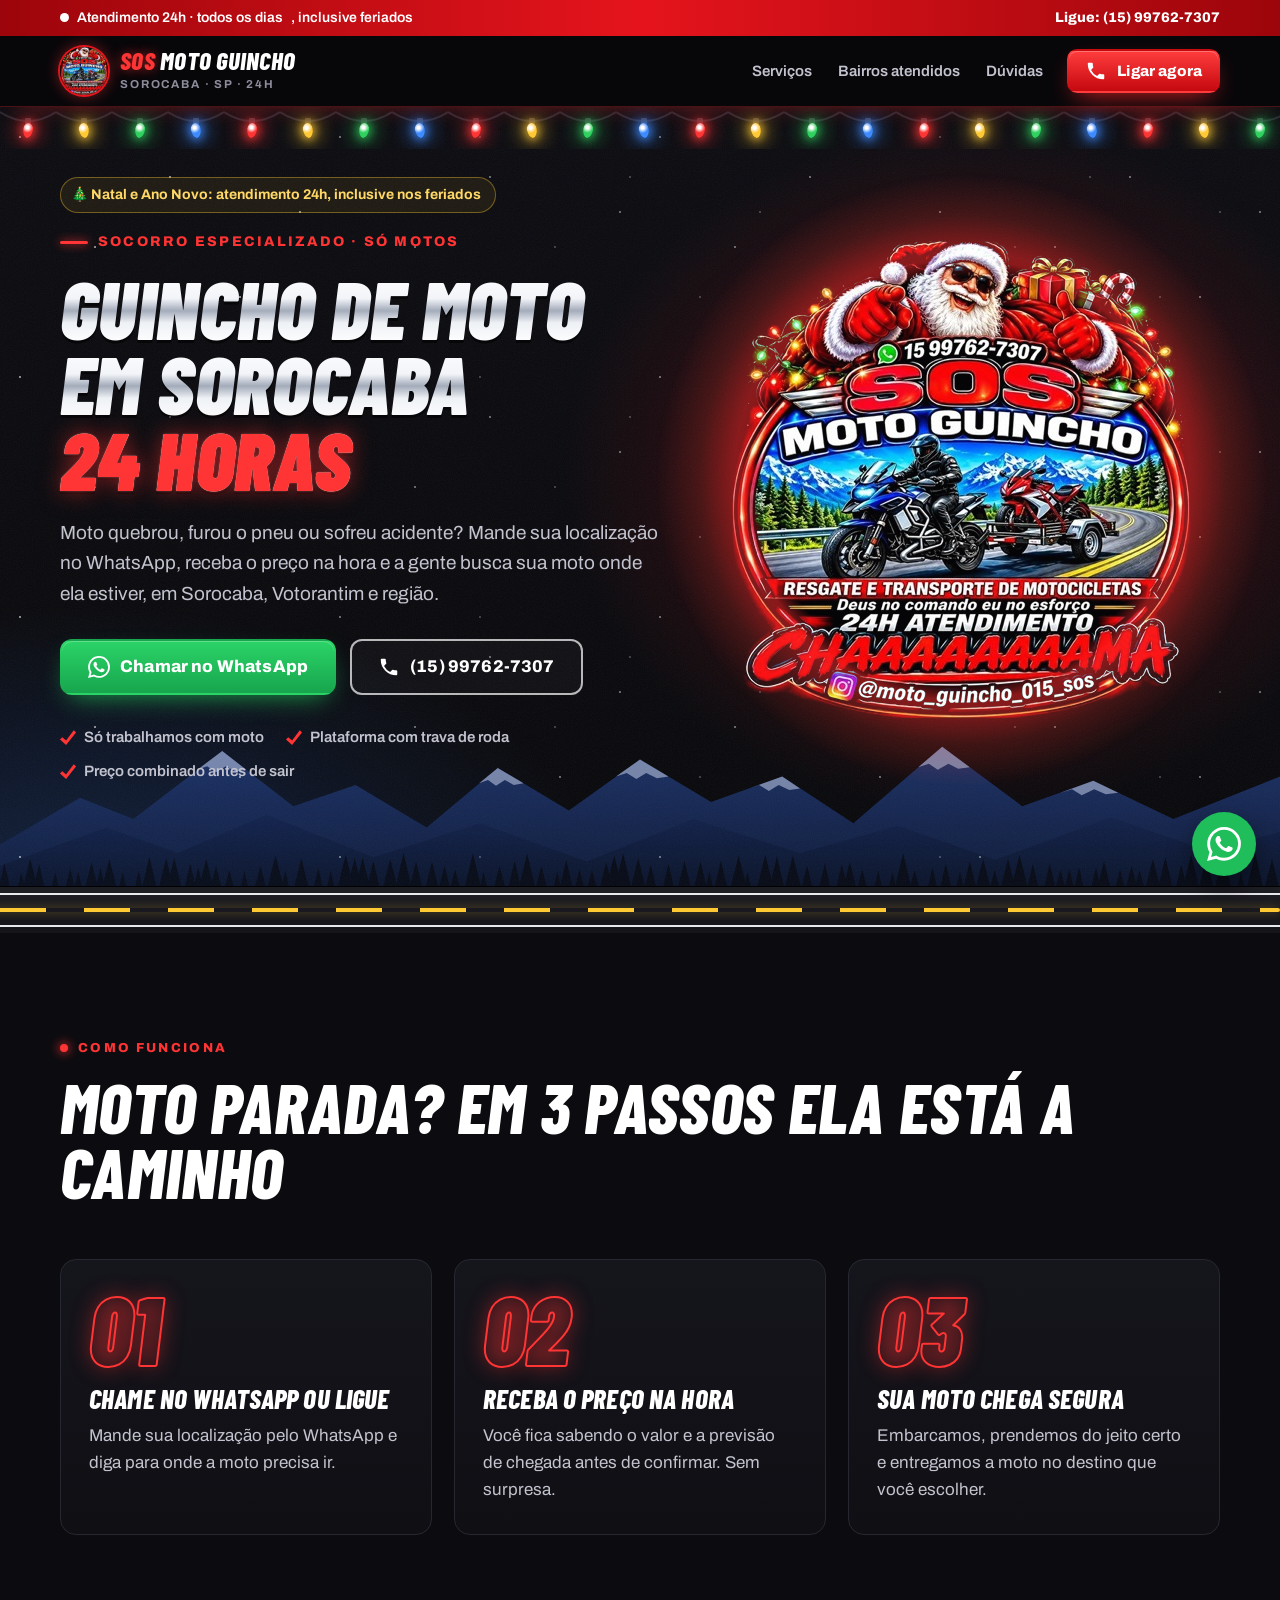
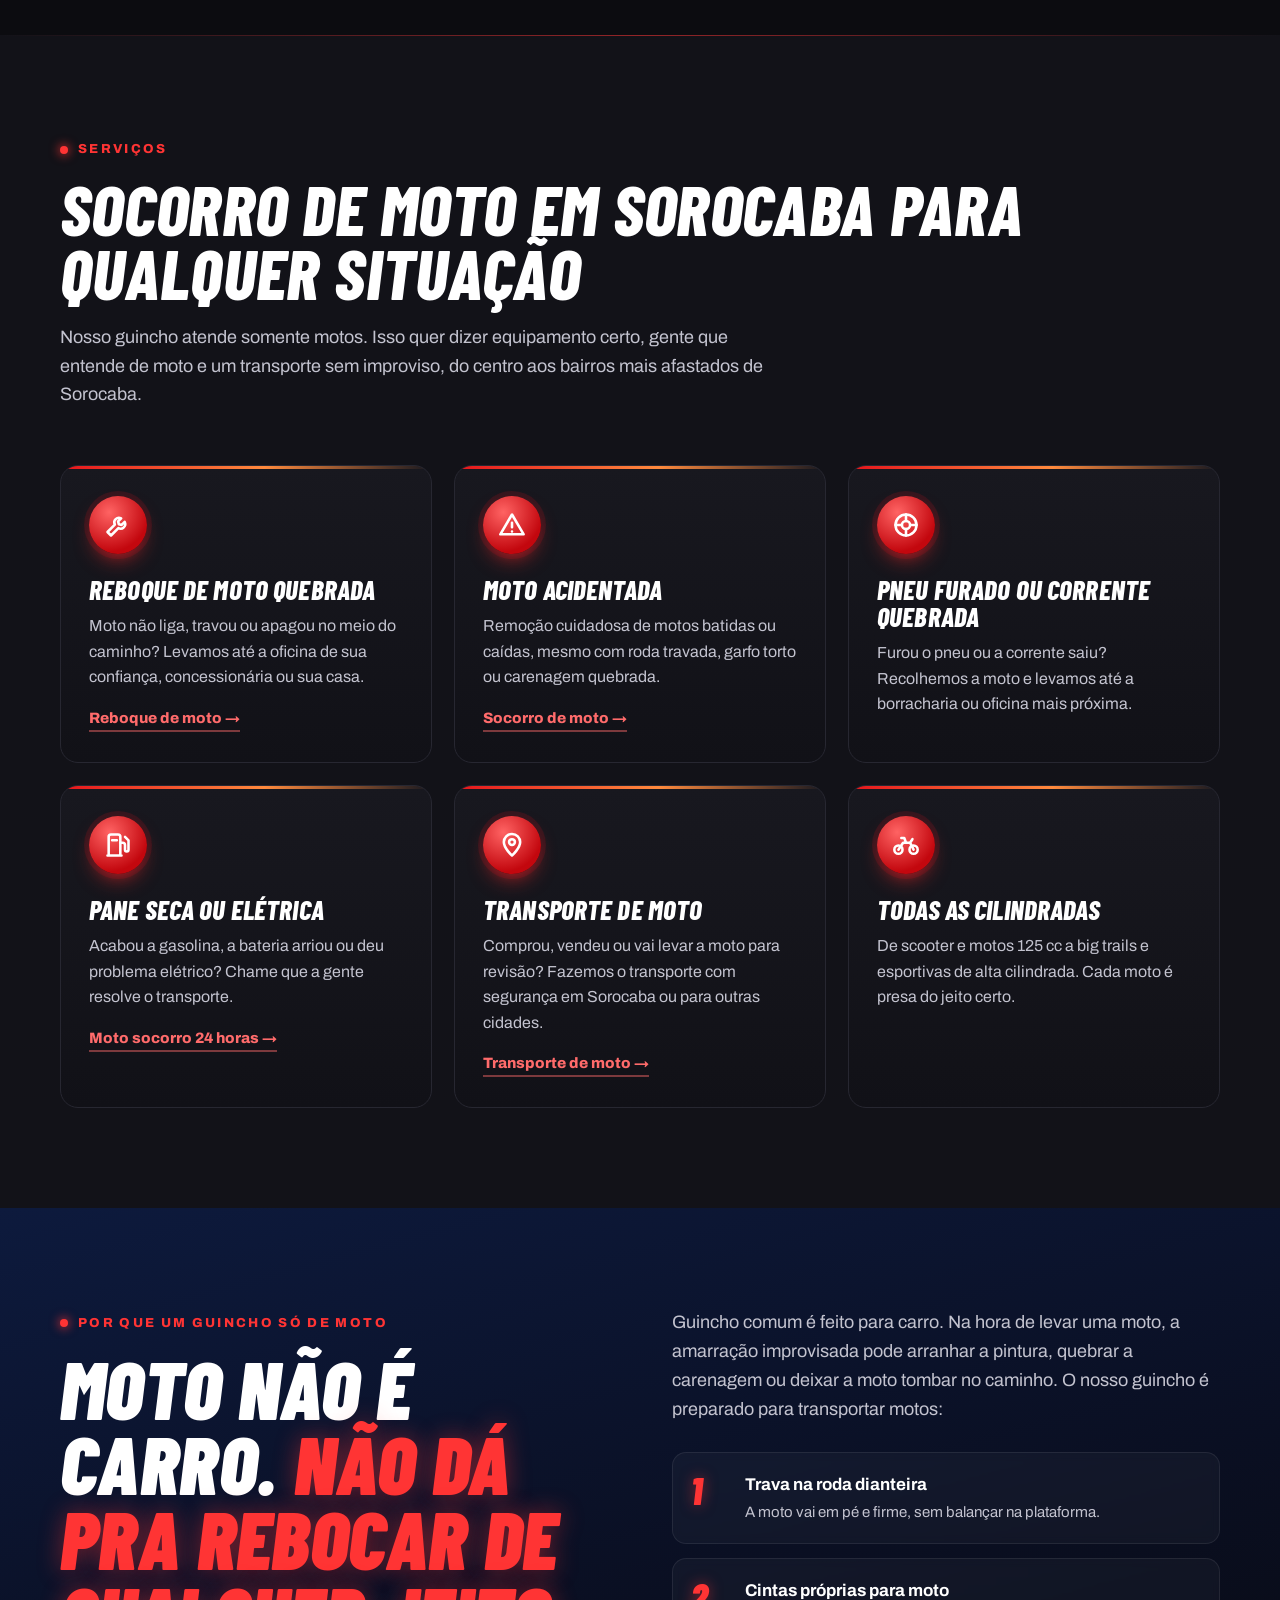
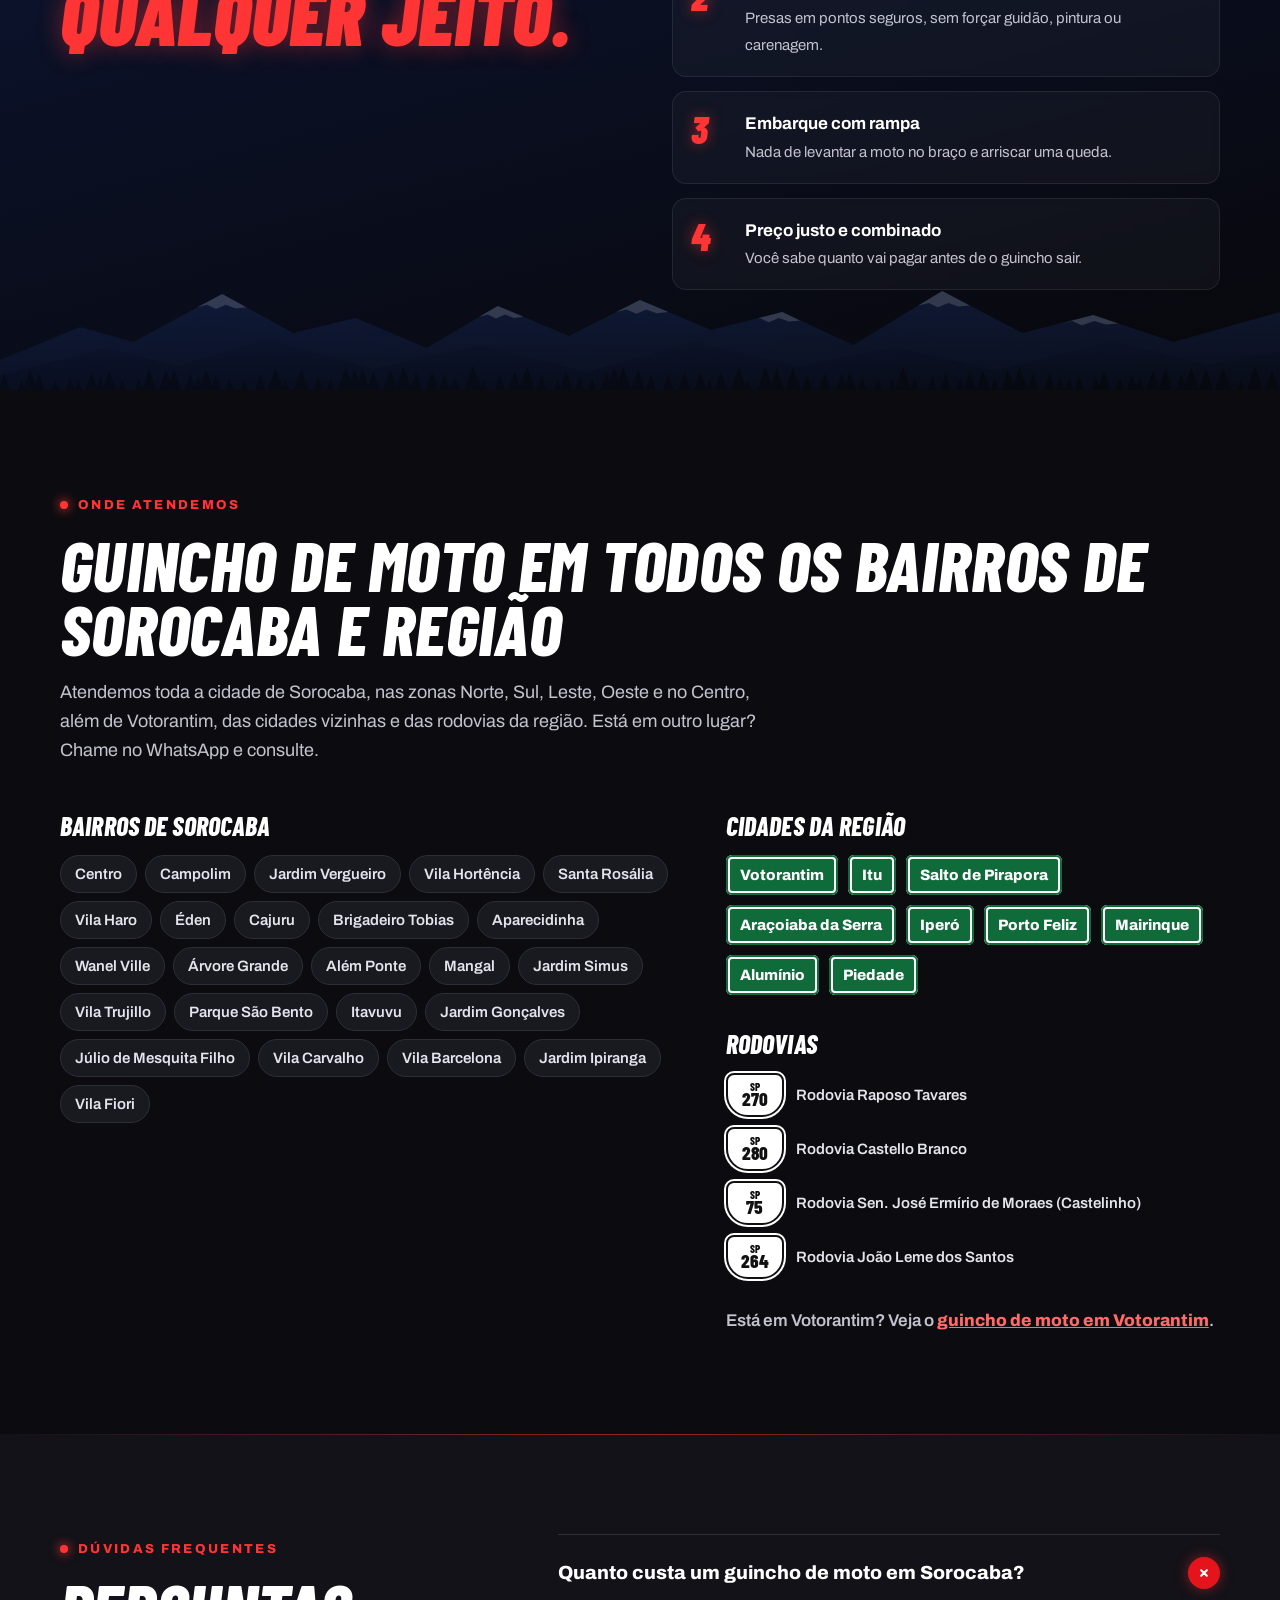
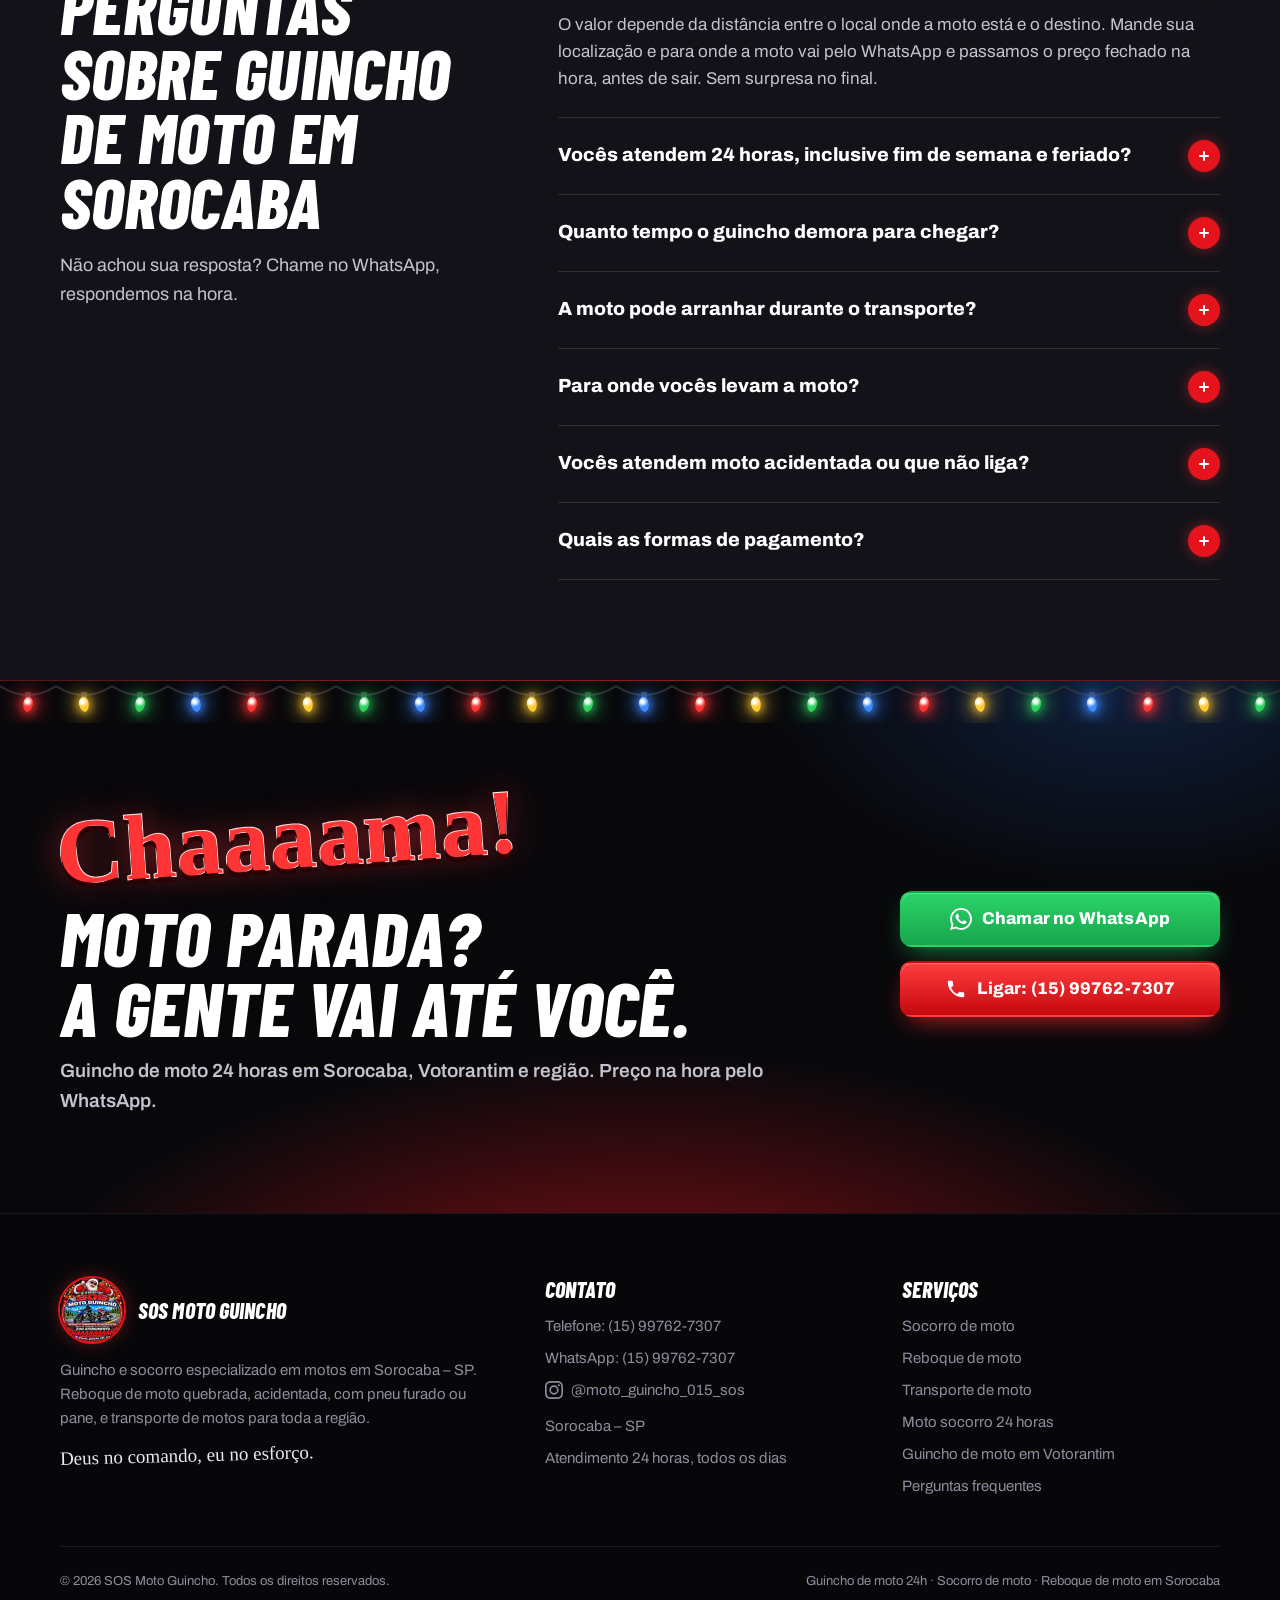
==== commit a3be9972: "Novo visual com o logo: neon vermelho, cromo e enfeites de Natal - Logo no topo, no cabeçalho e no r" ====
--- a/index.html
+++ b/index.html
@@ -1,5 +1,6 @@
 <!doctype html>
-<html lang="pt-BR">
+<!-- Enfeites de Natal: para desligar, tire class="natal" abaixo -->
+<html lang="pt-BR" class="natal">
 <head>
 <meta charset="utf-8">
 <meta name="viewport" content="width=device-width, initial-scale=1">
@@ -7,7 +8,7 @@
 <meta name="description" content="SOS Moto Guincho: guincho e socorro de moto 24h em Sorocaba, Votorantim e região. Pane, pneu furado, moto acidentada. WhatsApp (15) 99762-7307.">
 <link rel="canonical" href="https://alefleonsantos-cpu.github.io/sos-moto-guincho/">
 <meta name="robots" content="index, follow, max-image-preview:large">
-<meta name="theme-color" content="#141414">
+<meta name="theme-color" content="#07070a">
 <meta name="geo.region" content="BR-SP">
 <meta name="geo.placename" content="Sorocaba">
 <meta property="og:type" content="website">
@@ -16,10 +17,18 @@
 <meta property="og:title" content="Guincho de Moto em Sorocaba 24h – Socorro só de motos">
 <meta property="og:description" content="Moto quebrou? Chame no WhatsApp e receba o preço na hora. Atendimento 24h em Sorocaba, Votorantim e região.">
 <meta property="og:url" content="https://alefleonsantos-cpu.github.io/sos-moto-guincho/">
+<meta property="og:image" content="https://alefleonsantos-cpu.github.io/sos-moto-guincho/img/og-image.jpg">
+<meta property="og:image:width" content="1200">
+<meta property="og:image:height" content="628">
+<meta property="og:image:alt" content="SOS Moto Guincho – guincho de moto 24h em Sorocaba">
+<meta name="twitter:card" content="summary_large_image">
+<meta name="twitter:image" content="https://alefleonsantos-cpu.github.io/sos-moto-guincho/img/og-image.jpg">
 <link rel="icon" href="favicon.svg" type="image/svg+xml">
+<link rel="apple-touch-icon" href="apple-touch-icon.png">
+<link rel="preload" as="image" href="img/logo-480.jpg" imagesrcset="img/logo-480.jpg 480w, img/logo-720.jpg 720w" imagesizes="(max-width: 980px) 340px, 480px">
 <link rel="preconnect" href="https://fonts.googleapis.com">
 <link rel="preconnect" href="https://fonts.gstatic.com" crossorigin>
-<link href="https://fonts.googleapis.com/css2?family=Archivo:wght@400;600;800&family=Big+Shoulders+Display:wght@800;900&display=swap" rel="stylesheet">
+<link href="https://fonts.googleapis.com/css2?family=Archivo:wght@400;600;800&family=Barlow+Condensed:ital,wght@1,800;1,900&family=Permanent+Marker&display=swap" rel="stylesheet">
 
 <script type="application/ld+json">
 {
@@ -32,6 +41,10 @@
       "description": "Guincho e socorro especializado em motos em Sorocaba, Votorantim e região, 24 horas. Reboque de moto quebrada, acidentada, com pneu furado ou pane, e transporte de motos.",
       "url": "https://alefleonsantos-cpu.github.io/sos-moto-guincho/",
       "telephone": "+55-15-99762-7307",
+      "logo": "https://alefleonsantos-cpu.github.io/sos-moto-guincho/img/logo-480.jpg",
+      "image": ["https://alefleonsantos-cpu.github.io/sos-moto-guincho/img/og-image.jpg", "https://alefleonsantos-cpu.github.io/sos-moto-guincho/img/logo-480.jpg"],
+      "sameAs": ["https://www.instagram.com/moto_guincho_015_sos/"],
+      "slogan": "Deus no comando, eu no esforço",
       "priceRange": "$$",
       "currenciesAccepted": "BRL",
       "paymentAccepted": "Pix, dinheiro, cartão de débito, cartão de crédito",
@@ -109,11 +122,12 @@
 <svg width="0" height="0" style="position:absolute" aria-hidden="true">
   <symbol id="i-zap" viewBox="0 0 24 24"><path d="M17.472 14.382c-.297-.149-1.758-.867-2.03-.967-.273-.099-.471-.148-.67.15-.197.297-.767.966-.94 1.164-.173.199-.347.223-.644.075-.297-.15-1.255-.463-2.39-1.475-.883-.788-1.48-1.761-1.653-2.059-.173-.297-.018-.458.13-.606.134-.133.298-.347.446-.52.149-.174.198-.298.298-.497.099-.198.05-.371-.025-.52-.075-.149-.669-1.612-.916-2.207-.242-.579-.487-.5-.669-.51-.173-.008-.371-.01-.57-.01-.198 0-.52.074-.792.372-.272.297-1.04 1.016-1.04 2.479 0 1.462 1.065 2.875 1.213 3.074.149.198 2.096 3.2 5.077 4.487.709.306 1.262.489 1.694.625.712.227 1.36.195 1.871.118.571-.085 1.758-.719 2.006-1.413.248-.694.248-1.289.173-1.413-.074-.124-.272-.198-.57-.347m-5.421 7.403h-.004a9.87 9.87 0 01-5.031-1.378l-.361-.214-3.741.982.998-3.648-.235-.374a9.86 9.86 0 01-1.51-5.26c.001-5.45 4.436-9.884 9.888-9.884 2.64 0 5.122 1.03 6.988 2.898a9.825 9.825 0 012.893 6.994c-.003 5.45-4.437 9.884-9.885 9.884m8.413-18.297A11.815 11.815 0 0012.05 0C5.495 0 .16 5.335.157 11.892c0 2.096.547 4.142 1.588 5.945L.057 24l6.305-1.654a11.882 11.882 0 005.683 1.448h.005c6.554 0 11.89-5.335 11.893-11.893a11.821 11.821 0 00-3.48-8.413z"/></symbol>
   <symbol id="i-tel" viewBox="0 0 24 24"><path d="M6.6 10.8a15.1 15.1 0 0 0 6.6 6.6l2.2-2.2a1 1 0 0 1 1-.25c1.12.37 2.33.57 3.6.57a1 1 0 0 1 1 1V20a1 1 0 0 1-1 1A17 17 0 0 1 3 4a1 1 0 0 1 1-1h3.5a1 1 0 0 1 1 1c0 1.25.2 2.45.57 3.57a1 1 0 0 1-.25 1z"/></symbol>
+  <symbol id="i-insta" viewBox="0 0 24 24"><path d="M12 2.2c3.2 0 3.6 0 4.8.1 3.3.1 4.8 1.7 4.9 4.9.1 1.3.1 1.6.1 4.8s0 3.6-.1 4.8c-.1 3.2-1.7 4.8-4.9 4.9-1.3.1-1.6.1-4.8.1s-3.6 0-4.8-.1c-3.3-.1-4.8-1.7-4.9-4.9C2.2 15.6 2.2 15.2 2.2 12s0-3.6.1-4.8C2.4 3.9 3.9 2.4 7.2 2.3 8.4 2.2 8.8 2.2 12 2.2zM12 0C8.7 0 8.3 0 7.1.1 2.7.3.3 2.7.1 7.1 0 8.3 0 8.7 0 12s0 3.7.1 4.9c.2 4.4 2.6 6.8 7 7 1.2.1 1.6.1 4.9.1s3.7 0 4.9-.1c4.4-.2 6.8-2.6 7-7 .1-1.2.1-1.6.1-4.9s0-3.7-.1-4.9c-.2-4.4-2.6-6.8-7-7C15.7 0 15.3 0 12 0zm0 5.8a6.2 6.2 0 1 0 0 12.4 6.2 6.2 0 0 0 0-12.4zM12 16a4 4 0 1 1 0-8 4 4 0 0 1 0 8zm6.4-11.8a1.4 1.4 0 1 0 0 2.9 1.4 1.4 0 0 0 0-2.9z"/></symbol>
 </svg>
 
 <div class="topbar">
   <div class="wrap topbar__in">
-    <span class="ao-vivo"><i></i> Atendimento 24h · todos os dias</span>
+    <span class="ao-vivo"><i></i> Atendimento 24h · todos os dias<span class="so-pc">, inclusive feriados</span></span>
     <a href="tel:+5515997627307">Ligue: (15) 99762-7307</a>
   </div>
 </div>
@@ -121,22 +135,25 @@
 <header class="header">
   <div class="wrap header__in">
     <a class="logo" href="./" aria-label="SOS Moto Guincho, página inicial">
-      <svg viewBox="0 0 40 40" aria-hidden="true"><rect width="40" height="40" rx="8" fill="#ffc72c"/><circle cx="11" cy="26" r="6" fill="none" stroke="#161616" stroke-width="3"/><circle cx="29" cy="26" r="6" fill="none" stroke="#161616" stroke-width="3"/><path d="M11 26l6-9h8l4 9M20 17l-2-5h-4M25 17l3-4" fill="none" stroke="#161616" stroke-width="3" stroke-linecap="round" stroke-linejoin="round"/></svg>
-      <span><b>SOS Moto Guincho</b><small>Sorocaba · SP</small></span>
+      <img src="img/logo-128.jpg" width="48" height="48" alt="">
+      <span><b><em>SOS</em> Moto Guincho</b><small>Sorocaba · SP · 24h</small></span>
     </a>
     <nav class="nav" aria-label="Menu principal">
       <a href="#servicos">Serviços</a>
       <a href="#areas">Bairros atendidos</a>
       <a href="#duvidas">Dúvidas</a>
     </nav>
-    <a class="btn btn--amarelo btn--sm" href="tel:+5515997627307"><svg class="ico" fill="currentColor"><use href="#i-tel"/></svg>Ligar agora</a>
+    <a class="btn btn--vermelho btn--sm" href="tel:+5515997627307"><svg class="ico" fill="currentColor"><use href="#i-tel"/></svg>Ligar agora</a>
   </div>
 </header>
 
 <main>
 <section class="hero" aria-labelledby="titulo">
+  <div class="luzes" aria-hidden="true"><span></span><span></span><span></span><span></span><span></span><span></span><span></span><span></span><span></span><span></span><span></span><span></span><span></span><span></span><span></span><span></span><span></span><span></span><span></span><span></span><span></span><span></span><span></span><span></span><span></span><span></span><span></span><span></span><span></span><span></span><span></span><span></span><span></span><span></span><span></span><span></span><span></span><span></span><span></span><span></span></div>
+  <div class="neve" aria-hidden="true"></div>
   <div class="wrap hero__grid">
     <div class="hero__txt">
+      <p class="so-natal">🎄 Natal e Ano Novo: atendimento 24h, inclusive nos feriados</p>
       <p class="kicker">Socorro especializado · só motos</p>
       <h1 id="titulo">Guincho de moto em Sorocaba <span>24 horas</span></h1>
       <p class="lead">Moto quebrou, furou o pneu ou sofreu acidente? Mande sua localização no WhatsApp, receba o preço na hora e a gente busca sua moto onde ela estiver, em Sorocaba, Votorantim e região.</p>
@@ -151,74 +168,14 @@
       </ul>
     </div>
 
-    <div class="hero__arte" aria-hidden="true">
-      <span class="hero__24">24H</span>
-      <svg class="cena" viewBox="0 0 520 320">
-        <defs>
-          <pattern id="zebra" width="26" height="26" patternUnits="userSpaceOnUse" patternTransform="rotate(45)">
-            <rect width="13" height="26" fill="#ffc72c"/><rect x="13" width="13" height="26" fill="#141414"/>
-          </pattern>
-        </defs>
-        <!-- plataforma do guincho -->
-        <rect x="6" y="268" width="508" height="18" rx="2" fill="url(#zebra)"/>
-        <rect x="6" y="286" width="508" height="12" fill="#0b0b0b"/>
-        <circle cx="70" cy="300" r="16" fill="#0b0b0b" stroke="#3a3a3d" stroke-width="4"/>
-        <circle cx="450" cy="300" r="16" fill="#0b0b0b" stroke="#3a3a3d" stroke-width="4"/>
-        <!-- trava da roda -->
-        <path d="M424 268h34v-38z" fill="#ffc72c" stroke="#141414" stroke-width="3" stroke-linejoin="round"/>
-
-        <g class="moto">
-          <!-- roda traseira -->
-          <g class="roda">
-            <circle cx="140" cy="222" r="42" fill="none" stroke="#0b0b0b" stroke-width="12"/>
-            <circle cx="140" cy="222" r="42" fill="none" stroke="#f4efe4" stroke-width="3"/>
-            <circle cx="140" cy="222" r="27" fill="none" stroke="#9c968a" stroke-width="3"/>
-            <path d="M140 195v54M113 222h54M121 203l38 38M159 203l-38 38" stroke="#9c968a" stroke-width="2.5"/>
-            <circle cx="140" cy="222" r="7" fill="#ffc72c"/>
-          </g>
-          <!-- roda dianteira -->
-          <g class="roda">
-            <circle cx="398" cy="222" r="42" fill="none" stroke="#0b0b0b" stroke-width="12"/>
-            <circle cx="398" cy="222" r="42" fill="none" stroke="#f4efe4" stroke-width="3"/>
-            <circle cx="398" cy="222" r="27" fill="none" stroke="#9c968a" stroke-width="3"/>
-            <path d="M398 195v54M371 222h54M379 203l38 38M417 203l-38 38" stroke="#9c968a" stroke-width="2.5"/>
-            <circle cx="398" cy="222" r="7" fill="#ffc72c"/>
-          </g>
-          <!-- balança e escapamento -->
-          <path d="M140 222L244 208" stroke="#f4efe4" stroke-width="8" stroke-linecap="round"/>
-          <path d="M262 218q-52 18-118-2l-34-10" fill="none" stroke="#8a857b" stroke-width="10" stroke-linecap="round"/>
-          <!-- motor -->
-          <rect x="214" y="166" width="76" height="50" rx="9" fill="#2c2c2f" stroke="#f4efe4" stroke-width="4"/>
-          <path d="M226 178h52M226 190h52M226 202h52" stroke="#5e5a52" stroke-width="3"/>
-          <!-- quadro -->
-          <path d="M244 208L224 150L334 132" fill="none" stroke="#f4efe4" stroke-width="7" stroke-linejoin="round" stroke-linecap="round"/>
-          <!-- garfo -->
-          <path d="M336 118L398 222" stroke="#f4efe4" stroke-width="9" stroke-linecap="round"/>
-          <path d="M362 178a44 44 0 0 1 72 8" fill="none" stroke="#ffc72c" stroke-width="7" stroke-linecap="round"/>
-          <!-- rabeta -->
-          <path d="M92 128L156 134L166 158L112 158Z" fill="#ffc72c" stroke="#141414" stroke-width="3" stroke-linejoin="round"/>
-          <!-- banco -->
-          <path d="M150 132L232 138L234 156L166 160Q152 152 150 132Z" fill="#0b0b0b" stroke="#f4efe4" stroke-width="3" stroke-linejoin="round"/>
-          <!-- tanque -->
-          <path d="M222 146C238 108 304 100 336 122L328 150L232 158Z" fill="#ffc72c" stroke="#141414" stroke-width="3" stroke-linejoin="round"/>
-          <path d="M246 132c18-10 44-13 66-6" fill="none" stroke="#141414" stroke-width="3" stroke-linecap="round" opacity=".5"/>
-          <!-- guidão, retrovisor e farol -->
-          <path d="M334 122L346 90L322 82" fill="none" stroke="#f4efe4" stroke-width="7" stroke-linecap="round" stroke-linejoin="round"/>
-          <path d="M340 86l-10-20" stroke="#f4efe4" stroke-width="3" stroke-linecap="round"/>
-          <circle cx="328" cy="62" r="6" fill="#f4efe4"/>
-          <path d="M352 110a16 16 0 0 1 14 28l-20-6z" fill="#ffc72c" stroke="#141414" stroke-width="3" stroke-linejoin="round"/>
-          <path d="M370 118l30-10M372 128l32 0M370 138l30 10" stroke="#ffc72c" stroke-width="3" stroke-linecap="round" opacity=".55"/>
-        </g>
-
-        <!-- cintas de amarração -->
-        <g class="cintas" fill="none" stroke="#e8452c" stroke-width="5" stroke-linecap="round">
-          <path d="M156 140L52 268"/>
-          <path d="M344 94L486 268"/>
-        </g>
-      </svg>
-    </div>
-  </div>
-  <div class="faixa" aria-hidden="true"></div>
+    <div class="hero__arte">
+      <div class="hero__logo">
+        <img src="img/logo-480.jpg" srcset="img/logo-480.jpg 480w, img/logo-720.jpg 720w" sizes="(max-width: 980px) 340px, 480px" width="480" height="480" alt="Logo SOS Moto Guincho: resgate e transporte de motocicletas, atendimento 24 horas" fetchpriority="high">
+      </div>
+    </div>
+  </div>
+  <div class="serra" aria-hidden="true"></div>
+  <div class="estrada" aria-hidden="true"></div>
 </section>
 
 <section class="secao" id="como-funciona" aria-labelledby="t-como">
@@ -383,14 +340,16 @@
 </section>
 
 <section class="final" id="contato" aria-labelledby="t-final">
+  <div class="luzes" aria-hidden="true"><span></span><span></span><span></span><span></span><span></span><span></span><span></span><span></span><span></span><span></span><span></span><span></span><span></span><span></span><span></span><span></span><span></span><span></span><span></span><span></span><span></span><span></span><span></span><span></span><span></span><span></span><span></span><span></span><span></span><span></span><span></span><span></span><span></span><span></span><span></span><span></span><span></span><span></span><span></span><span></span></div>
   <div class="wrap final__in">
     <div>
+      <p class="chama" aria-hidden="true">Chaaaama!</p>
       <h2 id="t-final">Moto parada?<br>A gente vai até você.</h2>
       <p>Guincho de moto 24 horas em Sorocaba, Votorantim e região. Preço na hora pelo WhatsApp.</p>
     </div>
     <div class="ctas">
-      <a class="btn btn--zap final-zap" href="https://wa.me/5515997627307?text=Ol%C3%A1!%20Preciso%20de%20guincho%20para%20minha%20moto.%20Estou%20em%3A%20"><svg class="ico" fill="currentColor"><use href="#i-zap"/></svg>Chamar no WhatsApp</a>
-      <a class="btn btn--escuro" href="tel:+5515997627307"><svg class="ico" fill="currentColor"><use href="#i-tel"/></svg>Ligar: (15) 99762-7307</a>
+      <a class="btn btn--zap" href="https://wa.me/5515997627307?text=Ol%C3%A1!%20Preciso%20de%20guincho%20para%20minha%20moto.%20Estou%20em%3A%20"><svg class="ico" fill="currentColor"><use href="#i-zap"/></svg>Chamar no WhatsApp</a>
+      <a class="btn btn--vermelho" href="tel:+5515997627307"><svg class="ico" fill="currentColor"><use href="#i-tel"/></svg>Ligar: (15) 99762-7307</a>
     </div>
   </div>
 </section>
@@ -400,14 +359,16 @@
   <div class="wrap">
     <div class="rodape__grid">
       <div>
-        <h3>SOS Moto Guincho</h3>
+        <div class="rodape__marca"><img src="img/logo-128.jpg" width="64" height="64" alt="" loading="lazy"><h3>SOS Moto Guincho</h3></div>
         <p>Guincho e socorro especializado em motos em Sorocaba – SP. Reboque de moto quebrada, acidentada, com pneu furado ou pane, e transporte de motos para toda a região.</p>
+        <p class="lema">Deus no comando, eu no esforço.</p>
       </div>
       <div>
         <h3>Contato</h3>
         <ul>
           <li><a href="tel:+5515997627307">Telefone: (15) 99762-7307</a></li>
           <li><a href="https://wa.me/5515997627307">WhatsApp: (15) 99762-7307</a></li>
+          <li><a class="insta" href="https://www.instagram.com/moto_guincho_015_sos/" rel="noopener" target="_blank"><svg aria-hidden="true"><use href="#i-insta"/></svg>@moto_guincho_015_sos</a></li>
           <li>Sorocaba – SP</li>
           <li>Atendimento 24 horas, todos os dias</li>
         </ul>
@@ -434,7 +395,7 @@
 <a class="zap-flutua" href="https://wa.me/5515997627307?text=Ol%C3%A1!%20Preciso%20de%20guincho%20para%20minha%20moto.%20Estou%20em%3A%20" aria-label="Chamar no WhatsApp"><svg><use href="#i-zap"/></svg></a>
 
 <nav class="barra-mobile" aria-label="Contato rápido">
-  <a class="btn btn--amarelo" href="tel:+5515997627307"><svg class="ico" fill="currentColor"><use href="#i-tel"/></svg>Ligar</a>
+  <a class="btn btn--vermelho" href="tel:+5515997627307"><svg class="ico" fill="currentColor"><use href="#i-tel"/></svg>Ligar</a>
   <a class="btn btn--zap" href="https://wa.me/5515997627307?text=Ol%C3%A1!%20Preciso%20de%20guincho%20para%20minha%20moto.%20Estou%20em%3A%20"><svg class="ico" fill="currentColor"><use href="#i-zap"/></svg>WhatsApp</a>
 </nav>
 
--- a/estilo.css
+++ b/estilo.css
@@ -1,251 +1,333 @@
+/* =========================================================
+   SOS Moto Guincho — tema do logo (neon vermelho, preto, cromo)
+   Enfeites de Natal: ficam ligados quando a tag <html> tem a
+   classe "natal". Para desligar em janeiro, é só tirar essa classe.
+   ========================================================= */
 :root{
-  --asfalto:#141414;
-  --asfalto-2:#1c1c1e;
-  --linha:#2c2c2f;
-  --amarelo:#ffc72c;
-  --amarelo-2:#f0b400;
-  --creme:#f4efe4;
-  --creme-2:#e9e2d2;
-  --tinta:#161616;
-  --cinza:#5e5a52;
+  --preto:#07070a;
+  --fundo:#0c0c10;
+  --fundo-2:#121218;
+  --fundo-3:#191920;
+  --linha:#272731;
+  --texto:#f3f3f6;
+  --texto-2:#c3c3cf;
+  --texto-3:#8d8d9c;
+  --vermelho:#e5141c;
+  --vermelho-2:#a3070d;
+  --neon:#ff3434;
+  --azul:#2f7bff;
+  --dourado:#ffc933;
   --zap:#1fbe5a;
-  --zap-2:#17a34c;
-  --cinta:#e8452c;
+  --zap-2:#16a34c;
   --placa:#0f6b3a;
-  --display:"Big Shoulders Display", Impact, "Arial Narrow", sans-serif;
+  --display:"Barlow Condensed", "Arial Narrow", Impact, sans-serif;
   --corpo:"Archivo", system-ui, -apple-system, "Segoe UI", sans-serif;
+  --pincel:"Permanent Marker", "Marker Felt", "Comic Sans MS", cursive;
 }
 *,*::before,*::after{box-sizing:border-box}
-html{scroll-behavior:smooth;-webkit-text-size-adjust:100%}
-body{margin:0;font-family:var(--corpo);font-size:17px;line-height:1.6;color:var(--tinta);background:var(--creme)}
+html{scroll-behavior:smooth;-webkit-text-size-adjust:100%;background:var(--preto)}
+body{margin:0;font-family:var(--corpo);font-size:17px;line-height:1.6;color:var(--texto);background:var(--fundo);overflow-x:hidden}
 img,svg{display:block;max-width:100%}
 a{color:inherit}
+::selection{background:var(--vermelho);color:#fff}
 .wrap{width:min(1160px, 100% - 32px);margin-inline:auto}
-h1,h2,h3{font-family:var(--display);font-weight:900;line-height:.92;text-transform:uppercase;letter-spacing:.01em;margin:0}
-h2{font-size:clamp(40px, 6vw, 68px)}
-h3{font-size:28px;font-weight:800;line-height:1}
+h1,h2,h3{font-family:var(--display);font-weight:800;font-style:italic;line-height:.92;text-transform:uppercase;letter-spacing:.005em;margin:0;color:#fff}
+h2{font-size:clamp(40px, 5.8vw, 70px)}
+h3{font-size:27px;line-height:1}
 p{margin:0}
 .ico{width:22px;height:22px;flex:none}
 .sr{position:absolute;width:1px;height:1px;overflow:hidden;clip:rect(0 0 0 0);white-space:nowrap}
-:focus-visible{outline:3px solid var(--amarelo);outline-offset:3px}
+:focus-visible{outline:3px solid var(--dourado);outline-offset:3px}
 
 /* ---------- botões ---------- */
-.btn{display:inline-flex;align-items:center;justify-content:center;gap:10px;min-height:56px;padding:0 24px;border-radius:6px;font-weight:800;font-size:17px;text-decoration:none;letter-spacing:.01em;transition:transform .15s ease, box-shadow .15s ease, background .15s ease;border:2px solid transparent;white-space:nowrap}
-.btn:hover{transform:translate(-2px,-2px)}
-.btn--zap{background:var(--zap);color:#fff;box-shadow:4px 4px 0 #0a4d23}
-.btn--zap:hover{background:var(--zap-2);box-shadow:6px 6px 0 #0a4d23}
-.btn--amarelo{background:var(--amarelo);color:var(--tinta);box-shadow:4px 4px 0 #000}
-.btn--amarelo:hover{box-shadow:6px 6px 0 #000}
-.btn--linha{border-color:var(--creme);color:var(--creme)}
-.btn--linha:hover{background:var(--creme);color:var(--tinta)}
-.btn--escuro{background:var(--tinta);color:var(--amarelo);box-shadow:4px 4px 0 rgba(0,0,0,.35)}
-.btn--sm{min-height:44px;padding:0 16px;font-size:15px}
-
-/* ---------- topo ---------- */
-.topbar{background:var(--amarelo);color:var(--tinta);font-size:14px;font-weight:600}
+.btn{display:inline-flex;align-items:center;justify-content:center;gap:10px;min-height:56px;padding:0 26px;border-radius:12px;font-weight:800;font-size:17px;text-decoration:none;letter-spacing:.01em;transition:transform .18s ease, box-shadow .18s ease, background .18s ease, color .18s ease;border:2px solid transparent;white-space:nowrap;color:#fff}
+.btn:hover{transform:translateY(-2px)}
+.btn--zap{background:linear-gradient(180deg,#2bd468,#17a54d);box-shadow:inset 0 1px 0 rgba(255,255,255,.25), 0 10px 26px -10px rgba(31,190,90,.85)}
+.btn--zap:hover{box-shadow:inset 0 1px 0 rgba(255,255,255,.25), 0 14px 32px -8px rgba(31,190,90,.95)}
+.btn--vermelho,.btn--amarelo{background:linear-gradient(180deg,#ff3d3d,#c5080f);box-shadow:inset 0 1px 0 rgba(255,255,255,.28), 0 10px 26px -10px rgba(255,40,40,.9)}
+.btn--vermelho:hover,.btn--amarelo:hover{box-shadow:inset 0 1px 0 rgba(255,255,255,.28), 0 14px 34px -8px rgba(255,40,40,1)}
+.btn--linha{border-color:rgba(255,255,255,.7);color:#fff;background:rgba(255,255,255,.03)}
+.btn--linha:hover{background:#fff;color:#0c0c10;border-color:#fff}
+.btn--escuro{background:#0c0c10;color:#fff;border-color:rgba(255,255,255,.18)}
+.btn--escuro:hover{border-color:var(--neon)}
+.btn--sm{min-height:44px;padding:0 16px;font-size:15px;border-radius:10px}
+
+/* ---------- faixa de cima e cabeçalho ---------- */
+.topbar{background:linear-gradient(90deg,#9c050b,#e5141c 50%,#9c050b);color:#fff;font-size:14px;font-weight:600}
 .topbar__in{display:flex;justify-content:space-between;align-items:center;gap:12px;min-height:36px}
 .topbar a{font-weight:800;text-decoration:none}
 .ao-vivo{display:inline-flex;align-items:center;gap:8px}
-.ao-vivo i{width:9px;height:9px;border-radius:50%;background:#0d8a3c;box-shadow:0 0 0 0 rgba(13,138,60,.6);animation:pulsa 1.8s infinite}
-@keyframes pulsa{70%{box-shadow:0 0 0 9px rgba(13,138,60,0)}100%{box-shadow:0 0 0 0 rgba(13,138,60,0)}}
-
-.header{position:sticky;top:0;z-index:30;background:rgba(20,20,20,.94);backdrop-filter:blur(8px);-webkit-backdrop-filter:blur(8px);border-bottom:1px solid var(--linha)}
-.header__in{display:flex;align-items:center;gap:24px;min-height:68px}
-.logo{display:flex;align-items:center;gap:10px;text-decoration:none;color:var(--creme);margin-right:auto}
-.logo svg{width:40px;height:40px}
-.logo b{display:block;font-family:var(--display);font-weight:900;font-size:24px;line-height:.9;text-transform:uppercase;letter-spacing:.02em}
-.logo small{display:block;font-size:12px;font-weight:600;color:var(--amarelo);letter-spacing:.14em;text-transform:uppercase}
+.ao-vivo i{width:9px;height:9px;border-radius:50%;background:#fff;box-shadow:0 0 0 0 rgba(255,255,255,.7);animation:pulsa 1.8s infinite}
+@keyframes pulsa{70%{box-shadow:0 0 0 9px rgba(255,255,255,0)}100%{box-shadow:0 0 0 0 rgba(255,255,255,0)}}
+
+.header{position:sticky;top:0;z-index:30;background:rgba(7,7,10,.9);backdrop-filter:blur(10px);-webkit-backdrop-filter:blur(10px);border-bottom:1px solid rgba(255,52,52,.28);box-shadow:0 12px 30px -24px rgba(255,40,40,.9)}
+.header__in{display:flex;align-items:center;gap:24px;min-height:70px}
+.logo{display:flex;align-items:center;gap:12px;text-decoration:none;color:#fff;margin-right:auto}
+.logo img{width:48px;height:48px;border-radius:50%;object-fit:cover;box-shadow:0 0 0 2px var(--vermelho), 0 0 16px rgba(255,52,52,.55)}
+.logo b{display:block;font-family:var(--display);font-style:italic;font-weight:800;font-size:25px;line-height:.9;text-transform:uppercase;letter-spacing:.01em}
+.logo b em{font-style:inherit;color:var(--neon);text-shadow:0 0 12px rgba(255,52,52,.6)}
+.logo small{display:block;font-size:11.5px;font-weight:700;color:var(--texto-3);letter-spacing:.16em;text-transform:uppercase;margin-top:3px}
 .nav{display:flex;gap:26px}
-.nav a{color:#cfc9bc;text-decoration:none;font-weight:600;font-size:15px}
-.nav a:hover{color:var(--amarelo)}
-
-/* ---------- hero ---------- */
-.hero{position:relative;background:
-  radial-gradient(900px 520px at 78% 45%, rgba(255,199,44,.13), transparent 60%),
-  var(--asfalto);color:var(--creme);overflow:hidden}
-.hero::before{content:"";position:absolute;inset:0;opacity:.07;pointer-events:none;
+.nav a{color:var(--texto-2);text-decoration:none;font-weight:600;font-size:15px;transition:color .15s ease}
+.nav a:hover{color:#fff}
+
+/* ---------- luzes de Natal ---------- */
+.luzes,.neve,.so-natal{display:none}
+.natal .luzes{display:flex;position:absolute;top:0;left:0;right:0;z-index:3;height:42px;overflow:hidden;pointer-events:none;
+  background:url("data:image/svg+xml,%3Csvg xmlns='http://www.w3.org/2000/svg' width='56' height='42'%3E%3Cpath d='M0 5Q28 23 56 5' fill='none' stroke='%232b2b35' stroke-width='2'/%3E%3C/svg%3E") repeat-x 0 0}
+.luzes span{flex:0 0 56px;position:relative;--c:#ff3434;--g:rgba(255,52,52,.75)}
+.luzes span::before{content:"";position:absolute;left:25px;top:11px;width:6px;height:6px;border-radius:1px;background:#3a3a44}
+.luzes span::after{content:"";position:absolute;left:23px;top:16px;width:10px;height:15px;border-radius:50% 50% 50% 50% / 40% 40% 60% 60%;background:radial-gradient(circle at 40% 30%, #fff 0 12%, var(--c) 45%);box-shadow:0 0 8px 2px var(--g), 0 0 20px 4px var(--g)}
+.luzes span:nth-child(4n+2){--c:#ffc933;--g:rgba(255,201,51,.7)}
+.luzes span:nth-child(4n+3){--c:#2fd15f;--g:rgba(47,209,95,.65)}
+.luzes span:nth-child(4n+4){--c:#3d8bff;--g:rgba(61,139,255,.75)}
+.luzes span:nth-child(odd)::after{transform:rotate(9deg)}
+.luzes span:nth-child(even)::after{transform:rotate(-9deg)}
+
+/* neve caindo no topo */
+.natal .neve{display:block;position:absolute;inset:0;z-index:-1;pointer-events:none;overflow:hidden}
+.neve::before,.neve::after{content:"";position:absolute;left:0;right:0;top:-240px;height:calc(100% + 240px);
+  background-image:
+    radial-gradient(2px 2px at 20px 30px,#fff 50%,transparent 51%),
+    radial-gradient(1.6px 1.6px at 95px 140px,#fff 50%,transparent 51%),
+    radial-gradient(2.4px 2.4px at 170px 70px,#fff 50%,transparent 51%),
+    radial-gradient(1.5px 1.5px at 240px 190px,#fff 50%,transparent 51%),
+    radial-gradient(2px 2px at 300px 105px,#fff 50%,transparent 51%);
+  background-size:320px 240px;opacity:.38}
+.neve::after{background-size:460px 240px;opacity:.22;filter:blur(.6px)}
+
+/* ---------- topo da página (hero) ---------- */
+.hero{position:relative;isolation:isolate;overflow:hidden;color:var(--texto);background:
+  radial-gradient(620px 520px at 76% 44%, rgba(229,20,28,.34), transparent 66%),
+  radial-gradient(760px 420px at 6% 96%, rgba(47,123,255,.22), transparent 70%),
+  linear-gradient(180deg,#0b0b10 0%,#07070a 100%)}
+.hero::before{content:"";position:absolute;inset:0;opacity:.06;pointer-events:none;z-index:0;
   background-image:url("data:image/svg+xml,%3Csvg xmlns='http://www.w3.org/2000/svg' width='180' height='180'%3E%3Cfilter id='n'%3E%3CfeTurbulence type='fractalNoise' baseFrequency='.9' numOctaves='3' stitchTiles='stitch'/%3E%3C/filter%3E%3Crect width='100%25' height='100%25' filter='url(%23n)'/%3E%3C/svg%3E")}
-.hero__grid{position:relative;display:grid;grid-template-columns:1.05fr .95fr;gap:40px;align-items:center;padding:72px 0 88px}
-.kicker{display:inline-flex;align-items:center;gap:10px;font-size:14px;font-weight:800;letter-spacing:.16em;text-transform:uppercase;color:var(--amarelo)}
-.kicker::before{content:"";width:28px;height:3px;background:var(--amarelo)}
-.hero h1{font-size:clamp(52px, 8.4vw, 104px);margin:18px 0 22px}
-.hero h1 span{display:block;color:var(--amarelo)}
-.lead{font-size:19px;color:#d8d2c4;max-width:34em}
+.hero__grid{position:relative;display:grid;grid-template-columns:1.08fr .92fr;gap:40px;align-items:center;padding:70px 0 150px}
+.so-natal{align-items:center;gap:8px;margin:0 0 18px;padding:6px 14px 6px 10px;border-radius:999px;border:1px solid rgba(255,201,51,.38);background:rgba(255,201,51,.08);color:#ffd866;font-size:14px;font-weight:700}
+.natal .so-natal{display:inline-flex}
+.kicker{display:flex;align-items:center;gap:10px;font-size:14px;font-weight:800;letter-spacing:.16em;text-transform:uppercase;color:var(--neon)}
+.kicker::before{content:"";width:28px;height:3px;border-radius:2px;background:var(--neon);box-shadow:0 0 10px var(--neon)}
+.hero h1{font-size:clamp(52px, 6.4vw, 92px);margin:16px 0 22px;font-weight:900;
+  background-image:linear-gradient(180deg,#ffffff 0%,#f2f4f8 38%,#a3abba 54%,#eef1f5 70%,#ffffff 100%);background-size:100% .92em;
+  -webkit-background-clip:text;background-clip:text;-webkit-text-fill-color:transparent;filter:drop-shadow(0 3px 0 rgba(0,0,0,.55))}
+.hero h1 span{display:block;-webkit-text-fill-color:var(--neon);color:var(--neon);text-shadow:0 0 22px rgba(255,52,52,.55), 0 0 2px rgba(255,255,255,.35)}
+.lead{font-size:19px;color:var(--texto-2);max-width:34em}
 .ctas{display:flex;flex-wrap:wrap;gap:14px;margin-top:30px}
-.selos{list-style:none;padding:0;margin:30px 0 0;display:flex;flex-wrap:wrap;gap:10px 22px;font-size:15px;font-weight:600;color:#cfc9bc}
+.selos{list-style:none;padding:0;margin:30px 0 0;display:flex;flex-wrap:wrap;gap:10px 22px;font-size:15px;font-weight:600;color:var(--texto-2)}
 .selos li{display:flex;align-items:center;gap:8px}
-.selos li::before{content:"";width:16px;height:16px;flex:none;background:var(--amarelo);clip-path:polygon(14% 52%,0 66%,38% 100%,100% 22%,86% 8%,38% 72%)}
-
-.hero__arte{position:relative}
-.hero__24{position:absolute;right:-10px;top:-40px;font-family:var(--display);font-weight:900;font-size:clamp(150px, 21vw, 290px);line-height:.8;color:transparent;-webkit-text-stroke:2px rgba(255,199,44,.28);user-select:none;pointer-events:none}
-.cena{position:relative;width:100%;height:auto}
-.faixa{height:22px;background:repeating-linear-gradient(-45deg, var(--amarelo) 0 22px, var(--asfalto) 22px 44px)}
-
-/* animação de entrada */
+.selos li::before{content:"";width:16px;height:16px;flex:none;background:var(--neon);clip-path:polygon(14% 52%,0 66%,38% 100%,100% 22%,86% 8%,38% 72%)}
+
+.hero__arte{position:relative;display:grid;place-items:center}
+.hero__logo{position:relative;width:min(480px, 100%);aspect-ratio:1;border-radius:50%;
+  background:radial-gradient(circle closest-side,#050507 0 90%,transparent 95%)}
+/* brilho vermelho em volta do logo */
+.hero__logo::before{content:"";position:absolute;inset:-14%;border-radius:50%;pointer-events:none;
+  background:radial-gradient(circle closest-side,rgba(255,40,40,0) 66%,rgba(255,40,40,.5) 72%,rgba(255,60,40,.16) 86%,rgba(255,40,40,0) 100%)}
+/* "lighten": o fundo preto do logo some e só o desenho aparece */
+.hero__logo img{position:relative;width:100%;height:auto;mix-blend-mode:lighten}
+
+/* serra azul (montanhas do logo) e estrada */
+.serra{position:absolute;left:0;right:0;bottom:46px;height:170px;z-index:-2;pointer-events:none;opacity:.9;
+  background:url("img/serra.svg") center bottom / max(100%, 1100px) 100% no-repeat}
+.estrada{position:absolute;left:0;right:0;bottom:0;height:46px;z-index:2;overflow:hidden;background:
+  linear-gradient(#e7e8ee,#e7e8ee) left 6px / 100% 2px no-repeat,
+  linear-gradient(#e7e8ee,#e7e8ee) left calc(100% - 6px) / 100% 2px no-repeat,
+  linear-gradient(180deg,#1d1d24,#141419);box-shadow:0 -1px 0 #000}
+.estrada::before{content:"";position:absolute;top:50%;left:-84px;right:0;height:4px;margin-top:-2px;border-radius:2px;
+  background:repeating-linear-gradient(90deg,var(--dourado) 0 46px,transparent 46px 84px);box-shadow:0 0 10px rgba(255,201,51,.35)}
+.hero--sub .hero__grid{padding-bottom:140px}
+
+/* animações (só para quem não pediu menos movimento) */
 @media (prefers-reduced-motion: no-preference){
-  .hero .kicker,.hero .lead,.hero .ctas,.hero .selos{animation:sobe .7s cubic-bezier(.2,.7,.2,1) both}
-  .hero .lead{animation-delay:.1s}
+  .hero .so-natal,.hero .kicker,.hero h1,.hero .lead,.hero .ctas,.hero .selos{animation:sobe .7s cubic-bezier(.2,.7,.2,1) both}
+  .hero h1{animation-delay:.06s}
+  .hero .lead{animation-delay:.12s}
   .hero .ctas{animation-delay:.2s}
-  .hero .selos{animation-delay:.3s}
-  .moto{animation:chega 1.2s .35s cubic-bezier(.22,.85,.25,1) both}
-  .roda{transform-box:fill-box;transform-origin:center;animation:gira 1.2s .35s cubic-bezier(.22,.85,.25,1) both}
-  .cintas path{stroke-dasharray:240;stroke-dashoffset:240;animation:prende .5s 1.5s ease-out forwards}
-  .hero__24{animation:aparece 1.4s .2s ease both}
+  .hero .selos{animation-delay:.28s}
+  .hero__logo img{animation:entra 1s .15s cubic-bezier(.2,.8,.2,1) both, flutua 6s 1.2s ease-in-out infinite alternate}
+  .hero__logo::before{animation:brilho 3.2s ease-in-out infinite alternate}
+  .estrada::before{animation:pista .9s linear infinite}
+  .luzes span::after{animation:pisca 2.6s ease-in-out infinite}
+  .luzes span:nth-child(3n)::after{animation-delay:.9s}
+  .luzes span:nth-child(3n+1)::after{animation-delay:1.7s}
+  .luzes span:nth-child(5n)::after{animation-duration:1.9s}
+  .neve::before{animation:neve 16s linear infinite}
+  .neve::after{animation:neve 26s linear infinite}
 }
 @keyframes sobe{from{opacity:0;transform:translateY(16px)}to{opacity:1;transform:none}}
-@keyframes chega{from{transform:translateX(70%);opacity:0}25%{opacity:1}to{transform:none}}
-@keyframes gira{from{transform:rotate(540deg)}to{transform:rotate(0)}}
-@keyframes prende{to{stroke-dashoffset:0}}
-@keyframes aparece{from{opacity:0}to{opacity:1}}
+@keyframes entra{from{opacity:0;transform:scale(.9) rotate(-4deg)}to{opacity:1;transform:none}}
+@keyframes flutua{from{transform:translateY(0)}to{transform:translateY(-10px)}}
+@keyframes brilho{from{opacity:.65}to{opacity:1}}
+@keyframes pista{to{transform:translateX(84px)}}
+@keyframes pisca{0%,100%{opacity:1}50%{opacity:.35;box-shadow:0 0 4px 1px var(--g)}}
+@keyframes neve{to{transform:translateY(240px)}}
 
 /* ---------- seções ---------- */
-section{scroll-margin-top:80px}
-.secao{padding:96px 0}
-.rotulo{display:inline-block;font-size:13px;font-weight:800;letter-spacing:.18em;text-transform:uppercase;color:var(--cinza);margin-bottom:14px}
-.intro{max-width:40em;margin-top:18px;font-size:18px;color:#3d3a34}
+section{scroll-margin-top:84px}
+.secao{padding:100px 0;background:var(--fundo);position:relative}
+.rotulo{display:inline-flex;align-items:center;gap:10px;font-size:13px;font-weight:800;letter-spacing:.18em;text-transform:uppercase;color:var(--neon);margin-bottom:16px}
+.rotulo::before{content:"";width:8px;height:8px;border-radius:50%;background:var(--neon);box-shadow:0 0 10px 2px rgba(255,52,52,.6)}
+.intro{max-width:40em;margin-top:18px;font-size:18px;color:var(--texto-2)}
 
 /* passos */
-.passos{display:grid;grid-template-columns:repeat(3,1fr);gap:0;margin-top:52px;border-top:3px solid var(--tinta)}
-.passo{padding:28px 28px 8px 0;position:relative}
-.passo + .passo{padding-left:28px;border-left:1px solid #cfc6b3}
-.passo__n{font-family:var(--display);font-weight:900;font-size:84px;line-height:.8;color:var(--amarelo-2);-webkit-text-stroke:2px var(--tinta);display:block;margin-bottom:14px}
+.passos{display:grid;grid-template-columns:repeat(3,1fr);gap:22px;margin-top:56px}
+.passo{position:relative;padding:30px 28px 30px;border-radius:16px;background:linear-gradient(180deg,#15151c,#0f0f14);border:1px solid var(--linha)}
+.passo__n{font-family:var(--display);font-style:italic;font-weight:900;font-size:96px;line-height:.8;color:transparent;-webkit-text-stroke:2px var(--neon);text-shadow:0 0 22px rgba(255,52,52,.45);display:block;margin-bottom:18px}
 .passo h3{margin-bottom:10px}
-.passo p{color:#3d3a34}
+.passo p{color:var(--texto-2)}
 
 /* serviços */
-.servicos{background:var(--creme-2)}
-.cards{display:grid;grid-template-columns:repeat(3,1fr);gap:22px;margin-top:52px}
-.card{background:var(--creme);border:2px solid var(--tinta);border-radius:8px;padding:28px;box-shadow:6px 6px 0 var(--tinta);transition:transform .15s ease, box-shadow .15s ease}
-.card:hover{transform:translate(-3px,-3px);box-shadow:9px 9px 0 var(--tinta)}
-.card__ico{width:54px;height:54px;border-radius:50%;background:var(--amarelo);display:grid;place-items:center;margin-bottom:20px;border:2px solid var(--tinta)}
-.card__ico svg{width:28px;height:28px}
+.servicos{background:var(--fundo-2)}
+.servicos::before,.faq::before,.outros::before{content:"";position:absolute;top:0;left:0;right:0;height:1px;background:linear-gradient(90deg,transparent,rgba(255,52,52,.55),transparent)}
+.cards{display:grid;grid-template-columns:repeat(3,1fr);gap:22px;margin-top:56px}
+.card{position:relative;overflow:hidden;background:linear-gradient(180deg,#18181f,#111117);border:1px solid var(--linha);border-radius:18px;padding:30px 28px;transition:transform .2s ease, box-shadow .2s ease, border-color .2s ease}
+.card::before{content:"";position:absolute;left:0;right:0;top:0;height:3px;background:linear-gradient(90deg,var(--vermelho),#ff8a3d 55%,transparent)}
+.card:hover{transform:translateY(-4px);border-color:rgba(255,52,52,.55);box-shadow:0 24px 44px -22px rgba(229,20,28,.75)}
+.card__ico{width:58px;height:58px;border-radius:50%;display:grid;place-items:center;margin-bottom:22px;background:radial-gradient(circle at 35% 28%,#ff6363,#c3070e 70%);box-shadow:0 0 0 5px rgba(229,20,28,.14), 0 10px 22px -8px rgba(255,40,40,.85)}
+.card__ico svg{width:28px;height:28px;stroke:#fff}
 .card h3{margin-bottom:10px}
-.card p{color:#3d3a34;font-size:16px}
+.card p{color:var(--texto-2);font-size:16px}
+.card__link{display:inline-block;margin-top:16px;font-weight:800;font-size:15px;text-decoration:none;color:#ff6b6b;border-bottom:2px solid rgba(255,107,107,.45)}
+.card__link:hover{color:#fff;border-color:#fff}
 
 /* por que só moto */
-.porque{background:var(--asfalto);color:var(--creme);position:relative;overflow:hidden}
-.porque__grid{display:grid;grid-template-columns:1fr 1fr;gap:64px;align-items:start}
-.porque .rotulo{color:var(--amarelo)}
-.frase{font-family:var(--display);font-weight:900;text-transform:uppercase;font-size:clamp(44px, 6.4vw, 84px);line-height:.9}
-.frase em{font-style:normal;color:var(--amarelo)}
-.porque p{color:#d8d2c4;font-size:18px}
-.lista{list-style:none;padding:0;margin:28px 0 0;display:grid;gap:16px}
-.lista li{display:grid;grid-template-columns:40px 1fr;gap:14px;align-items:start;padding:18px;border:1px solid var(--linha);border-radius:8px;background:var(--asfalto-2)}
-.lista b{display:block;color:var(--creme);font-size:17px}
-.lista span{color:#b8b2a5;font-size:15px}
-.lista .num{font-family:var(--display);font-weight:900;font-size:34px;line-height:1;color:var(--amarelo)}
+.porque{background:linear-gradient(165deg,#0d1a3d 0%,#0a0f22 50%,#08080b 100%);overflow:hidden}
+.porque::after{content:"";position:absolute;left:0;right:0;bottom:0;height:120px;opacity:.35;pointer-events:none;background:url("img/serra.svg") center bottom / max(100%, 1100px) 100% no-repeat}
+.porque__grid{position:relative;z-index:1;display:grid;grid-template-columns:1fr 1fr;gap:64px;align-items:start}
+.frase{font-size:clamp(46px, 6.4vw, 86px);font-weight:900}
+.frase em{font-style:inherit;color:var(--neon);text-shadow:0 0 24px rgba(255,52,52,.45)}
+.porque p{color:var(--texto-2);font-size:18px}
+.lista{list-style:none;padding:0;margin:28px 0 0;display:grid;gap:14px}
+.lista li{display:grid;grid-template-columns:40px 1fr;gap:14px;align-items:start;padding:18px;border:1px solid rgba(255,255,255,.08);border-radius:14px;background:rgba(255,255,255,.035);backdrop-filter:blur(4px)}
+.lista b{display:block;color:#fff;font-size:17px}
+.lista span{color:var(--texto-2);font-size:15px}
+.lista .num{font-family:var(--display);font-style:italic;font-weight:900;font-size:38px;line-height:1;color:var(--neon);text-shadow:0 0 14px rgba(255,52,52,.5)}
 
 /* áreas */
 .areas__grid{display:grid;grid-template-columns:1.25fr 1fr;gap:48px;margin-top:48px}
-.areas h3{font-size:24px;margin-bottom:16px;display:flex;align-items:center;gap:10px}
+.areas h3{font-size:26px;margin-bottom:16px}
 .chips{display:flex;flex-wrap:wrap;gap:8px;list-style:none;padding:0;margin:0}
-.chips li{background:#fff;border:1.5px solid #cbbfa6;border-radius:999px;padding:6px 14px;font-size:15px;font-weight:600}
+.chips li{background:var(--fundo-3);border:1px solid #2e2e3a;border-radius:999px;padding:6px 14px;font-size:15px;font-weight:600;color:#e4e4ec}
 .placas{display:flex;flex-wrap:wrap;gap:10px;list-style:none;padding:0;margin:0 0 36px}
 .placas li{background:var(--placa);color:#fff;border-radius:6px;padding:8px 14px;font-weight:800;font-size:15px;box-shadow:inset 0 0 0 2px var(--placa), inset 0 0 0 4px #fff}
 .rodovias{display:grid;gap:10px;list-style:none;padding:0;margin:0}
-.rodovias li{display:flex;align-items:center;gap:12px;font-weight:600;font-size:15px}
-.escudo{flex:none;display:grid;place-items:center;width:58px;height:44px;background:#fff;border:2.5px solid var(--tinta);border-radius:8px 8px 22px 22px;font-family:var(--display);font-weight:900;font-size:19px;line-height:.85;text-align:center}
+.rodovias li{display:flex;align-items:center;gap:12px;font-weight:600;font-size:15px;color:#e4e4ec}
+.escudo{flex:none;display:grid;place-items:center;width:58px;height:44px;background:#fff;color:#111;border:2.5px solid #111;box-shadow:0 0 0 2px #fff;border-radius:8px 8px 22px 22px;font-family:var(--display);font-weight:800;font-size:19px;line-height:.85;text-align:center}
 .escudo small{display:block;font-size:11px}
-
-/* faq */
-.faq{background:var(--creme-2)}
+.areas__mais{margin-top:28px;font-weight:600;color:var(--texto-2)}
+.areas__mais a{font-weight:800;color:#ff6b6b}
+
+/* dúvidas */
+.faq{background:var(--fundo-2)}
 .faq__grid{display:grid;grid-template-columns:.8fr 1.2fr;gap:56px;align-items:start}
-.faq__lista{border-top:2px solid var(--tinta)}
-.faq details{border-bottom:2px solid var(--tinta)}
-.faq summary{list-style:none;cursor:pointer;display:flex;justify-content:space-between;align-items:center;gap:20px;padding:22px 0;font-weight:800;font-size:19px}
+.faq__lista{border-top:1px solid rgba(255,255,255,.12)}
+.faq details{border-bottom:1px solid rgba(255,255,255,.12)}
+.faq summary{list-style:none;cursor:pointer;display:flex;justify-content:space-between;align-items:center;gap:20px;padding:22px 0;font-weight:800;font-size:19px;color:#fff}
 .faq summary::-webkit-details-marker{display:none}
-.faq summary::after{content:"";flex:none;width:30px;height:30px;border-radius:50%;background:var(--amarelo) url("data:image/svg+xml,%3Csvg xmlns='http://www.w3.org/2000/svg' viewBox='0 0 24 24' fill='none' stroke='%23161616' stroke-width='3' stroke-linecap='round'%3E%3Cpath d='M12 6v12M6 12h12'/%3E%3C/svg%3E") center/16px no-repeat;border:2px solid var(--tinta);transition:transform .2s ease}
+.faq summary::after{content:"";flex:none;width:32px;height:32px;border-radius:50%;background:var(--vermelho) url("data:image/svg+xml,%3Csvg xmlns='http://www.w3.org/2000/svg' viewBox='0 0 24 24' fill='none' stroke='%23ffffff' stroke-width='3' stroke-linecap='round'%3E%3Cpath d='M12 6v12M6 12h12'/%3E%3C/svg%3E") center/16px no-repeat;box-shadow:0 0 14px rgba(255,52,52,.45);transition:transform .2s ease}
+.faq summary:hover{color:#ffd0d0}
 .faq details[open] summary::after{transform:rotate(45deg)}
-.faq details p{padding:0 0 24px;color:#3d3a34;max-width:40em}
-
-/* cta final */
-.final{background:var(--amarelo);color:var(--tinta);position:relative}
-.final::before,.final::after{content:"";position:absolute;left:0;right:0;height:16px;background:repeating-linear-gradient(-45deg, var(--tinta) 0 16px, var(--amarelo) 16px 32px)}
-.final::before{top:0}
-.final::after{bottom:0}
-.final__in{display:flex;justify-content:space-between;align-items:center;gap:32px;padding:88px 0}
-.final h2{font-size:clamp(46px, 7vw, 92px)}
-.final p{font-size:19px;font-weight:600;margin-top:12px}
-.final .ctas{margin-top:0;flex-direction:column;align-items:stretch;min-width:300px}
-.btn--zap.final-zap{box-shadow:4px 4px 0 var(--tinta)}
+.faq details p{padding:0 0 24px;color:var(--texto-2);max-width:40em}
+
+/* chamada final */
+.final{position:relative;overflow:hidden;isolation:isolate;color:#fff;background:
+  radial-gradient(900px 420px at 50% 125%, rgba(229,20,28,.6), transparent 70%),
+  radial-gradient(520px 300px at 88% 0%, rgba(47,123,255,.2), transparent 70%),
+  #08080b;border-top:1px solid rgba(255,52,52,.35)}
+.final__in{position:relative;z-index:2;display:flex;justify-content:space-between;align-items:center;gap:40px;padding:110px 0 96px}
+.final .chama{display:inline-block;font-family:var(--pincel);font-size:clamp(46px, 7.4vw, 92px);line-height:1;color:var(--neon);-webkit-text-stroke:2px #fff;paint-order:stroke fill;text-shadow:0 5px 0 #2a0003, 0 0 34px rgba(255,52,52,.55);transform:rotate(-4deg);margin:0 0 18px -4px;letter-spacing:.01em}
+.final h2{font-size:clamp(42px, 6vw, 80px)}
+.final p{font-size:19px;font-weight:600;margin-top:14px;color:var(--texto-2)}
+.final .ctas{margin-top:0;flex-direction:column;align-items:stretch;min-width:320px}
 
 /* rodapé */
-.rodape{background:var(--asfalto);color:#b8b2a5;padding:64px 0 32px;font-size:15px}
+.rodape{background:var(--preto);color:var(--texto-3);padding:64px 0 32px;font-size:15px;border-top:1px solid #16161c}
 .rodape__grid{display:grid;grid-template-columns:1.4fr 1fr 1fr;gap:40px}
-.rodape h3{font-size:20px;color:var(--creme);margin-bottom:14px}
+.rodape h3{font-size:22px;color:#fff;margin-bottom:14px}
 .rodape a{text-decoration:none}
-.rodape a:hover{color:var(--amarelo)}
+.rodape a:hover{color:#fff}
 .rodape ul{list-style:none;padding:0;margin:0;display:grid;gap:8px}
-.rodape__base{border-top:1px solid var(--linha);margin-top:48px;padding-top:24px;display:flex;justify-content:space-between;gap:16px;flex-wrap:wrap;font-size:13px}
-
-/* whatsapp flutuante e barra mobile */
-.zap-flutua{position:fixed;right:24px;bottom:24px;z-index:40;width:64px;height:64px;border-radius:50%;background:var(--zap);display:grid;place-items:center;box-shadow:0 10px 24px rgba(0,0,0,.3);transition:transform .15s ease}
+.rodape__marca{display:flex;align-items:center;gap:14px;margin-bottom:16px}
+.rodape__marca img{width:64px;height:64px;border-radius:50%;object-fit:cover;box-shadow:0 0 0 2px var(--vermelho), 0 0 18px rgba(255,52,52,.4)}
+.rodape__marca h3{margin:0}
+.lema{font-family:var(--pincel);font-size:19px;color:#e9e9ef;margin-top:14px;transform:rotate(-1.5deg);transform-origin:left}
+.insta{display:inline-flex;align-items:center;gap:8px}
+.insta svg{width:18px;height:18px;fill:currentColor}
+.rodape__base{border-top:1px solid #1c1c24;margin-top:48px;padding-top:24px;display:flex;justify-content:space-between;gap:16px;flex-wrap:wrap;font-size:13px}
+
+/* whatsapp flutuante e barra do celular */
+.zap-flutua{position:fixed;right:24px;bottom:24px;z-index:40;width:64px;height:64px;border-radius:50%;background:var(--zap);display:grid;place-items:center;box-shadow:0 0 0 0 rgba(31,190,90,.6), 0 12px 26px rgba(0,0,0,.45);transition:transform .15s ease;animation:chamaZap 2.4s infinite}
+@keyframes chamaZap{70%{box-shadow:0 0 0 16px rgba(31,190,90,0), 0 12px 26px rgba(0,0,0,.45)}100%{box-shadow:0 0 0 0 rgba(31,190,90,0), 0 12px 26px rgba(0,0,0,.45)}}
 .zap-flutua:hover{transform:scale(1.08)}
 .zap-flutua svg{width:34px;height:34px;fill:#fff}
 .barra-mobile{display:none}
 
-/* ---------- responsivo ---------- */
+/* ---------- páginas de serviço ---------- */
+.hero--sub .hero__grid{grid-template-columns:1.3fr .7fr;padding-top:60px}
+.hero--sub h1{font-size:clamp(48px, 6.6vw, 88px)}
+.hero--sub .hero__logo{width:min(360px, 100%)}
+.migalha{font-size:13px;color:var(--texto-3);margin:0 0 18px}
+.migalha a{color:var(--texto-2);text-decoration:none}
+.migalha a:hover{color:#fff}
+.texto{max-width:46em}
+.texto h2{font-size:clamp(34px, 4.8vw, 54px);margin:64px 0 18px}
+.texto h2:first-child{margin-top:0}
+.texto p{font-size:18px;color:var(--texto-2);margin:0 0 16px}
+.texto b,.texto strong{color:#fff}
+.checks{list-style:none;padding:0;margin:20px 0 0;display:grid;gap:12px}
+.checks li{display:grid;grid-template-columns:28px 1fr;gap:12px;align-items:start;background:var(--fundo-3);border:1px solid #2a2a35;border-radius:14px;padding:15px 16px;font-size:17px;color:var(--texto-2)}
+.checks li::before{content:"";width:24px;height:24px;margin-top:1px;border-radius:50%;background:var(--vermelho) url("data:image/svg+xml,%3Csvg xmlns='http://www.w3.org/2000/svg' viewBox='0 0 24 24' fill='none' stroke='%23ffffff' stroke-width='3.2' stroke-linecap='round' stroke-linejoin='round'%3E%3Cpath d='M5 12.5l4.5 4.5L19 7.5'/%3E%3C/svg%3E") center/14px no-repeat;box-shadow:0 0 12px rgba(255,52,52,.45)}
+.checks b{display:block;color:#fff}
+.aviso{margin-top:24px;padding:18px 20px;border-left:4px solid var(--neon);background:rgba(229,20,28,.09);border-radius:8px;font-size:16px;color:#f0dada}
+.cta-meio{display:flex;flex-wrap:wrap;gap:14px;margin-top:34px}
+.outros{background:var(--fundo-2)}
+.outros__grid{display:grid;grid-template-columns:repeat(3,1fr);gap:16px;margin-top:36px}
+.outro{display:flex;justify-content:space-between;align-items:center;gap:12px;padding:22px 24px;background:linear-gradient(180deg,#18181f,#111117);border:1px solid var(--linha);border-radius:14px;text-decoration:none;font-family:var(--display);font-style:italic;font-weight:800;font-size:25px;line-height:1;text-transform:uppercase;color:#fff;transition:transform .2s ease, border-color .2s ease, box-shadow .2s ease}
+.outro:hover{transform:translateY(-3px);border-color:rgba(255,52,52,.55);box-shadow:0 18px 34px -20px rgba(229,20,28,.8)}
+.outro::after{content:"→";font-family:var(--corpo);font-style:normal;font-size:22px;color:var(--neon)}
+
+/* ---------- celular e tablet ---------- */
 @media (max-width: 980px){
-  .hero__grid{grid-template-columns:1fr;padding:48px 0 56px;gap:28px}
-  .hero__arte{max-width:520px;margin-inline:auto;width:100%;margin-top:24px}
-  .hero__24{top:-20px;font-size:clamp(110px, 30vw, 200px)}
+  .hero__grid,.hero--sub .hero__grid{grid-template-columns:1fr;padding:64px 0 140px;gap:28px}
+  .hero__arte{order:-1}
+  .hero__logo{width:min(340px, 82%)}
+  .hero--sub .hero__arte{order:0}
+  .hero--sub .hero__logo{width:min(280px, 70%)}
   .cards{grid-template-columns:1fr 1fr}
+  .passos{grid-template-columns:1fr}
   .porque__grid,.areas__grid,.faq__grid{grid-template-columns:1fr;gap:36px}
   .final__in{flex-direction:column;align-items:flex-start}
   .final .ctas{min-width:0;width:100%}
   .rodape__grid{grid-template-columns:1fr 1fr}
+  .outros__grid{grid-template-columns:1fr 1fr}
 }
 @media (max-width: 760px){
-  body{font-size:16px;padding-bottom:76px}
+  body{font-size:16px;padding-bottom:78px}
   .nav,.header .btn,.zap-flutua{display:none}
   .topbar__in{justify-content:center}
-  .topbar a{display:none}
-  .header__in{min-height:60px}
+  .topbar a,.so-pc{display:none}
+  .header__in{min-height:62px}
+  .logo img{width:42px;height:42px}
+  .logo b{font-size:22px}
+  .hero__grid,.hero--sub .hero__grid{padding:52px 0 128px;gap:20px}
+  .so-natal{font-size:13px}
   .kicker{font-size:12px;letter-spacing:.1em}
   .kicker::before{width:18px}
   .hero h1{margin:14px 0 18px}
   .lead{font-size:17px}
   .ctas .btn{flex:1 1 100%}
-  .secao{padding:72px 0}
-  .passos{grid-template-columns:1fr;border-top:0}
-  .passo,.passo + .passo{padding:24px 0;border-left:0;border-top:2px solid var(--tinta)}
+  .serra{height:120px}
+  .secao{padding:76px 0}
+  .passo__n{font-size:80px}
   .cards{grid-template-columns:1fr}
   .rodape__grid{grid-template-columns:1fr}
-  .barra-mobile{display:grid;grid-template-columns:1fr 1.4fr;gap:8px;position:fixed;left:0;right:0;bottom:0;z-index:50;padding:10px 12px calc(10px + env(safe-area-inset-bottom));background:rgba(20,20,20,.96);border-top:3px solid var(--amarelo)}
-  .barra-mobile a{min-height:52px;font-size:16px;box-shadow:none}
-}
-
-/* ---------- páginas de serviço ---------- */
-.hero--sub .hero__grid{grid-template-columns:1fr;padding:48px 0 64px}
-.hero--sub h1{font-size:clamp(48px, 7.2vw, 92px)}
-.hero__palavra{position:absolute;right:-12px;bottom:-18px;font-family:var(--display);font-weight:900;font-size:clamp(120px, 17vw, 240px);line-height:.8;text-transform:uppercase;color:transparent;-webkit-text-stroke:2px rgba(255,199,44,.2);pointer-events:none;user-select:none;white-space:nowrap}
-.migalha{font-size:13px;color:#a9a294;margin:0 0 18px}
-.migalha a{color:#d8d2c4;text-decoration:none}
-.migalha a:hover{color:var(--amarelo)}
-.texto{max-width:46em}
-.texto h2{font-size:clamp(34px, 5vw, 54px);margin:64px 0 18px}
-.texto h2:first-child{margin-top:0}
-.texto p{font-size:18px;color:#3d3a34;margin:0 0 16px}
-.checks{list-style:none;padding:0;margin:20px 0 0;display:grid;gap:12px}
-.checks li{display:grid;grid-template-columns:28px 1fr;gap:12px;align-items:start;background:#fff;border:1.5px solid #d9cfbb;border-radius:8px;padding:14px 16px;font-size:17px}
-.checks li::before{content:"";width:22px;height:22px;margin-top:2px;border-radius:50%;background:var(--amarelo) url("data:image/svg+xml,%3Csvg xmlns='http://www.w3.org/2000/svg' viewBox='0 0 24 24' fill='none' stroke='%23161616' stroke-width='3.2' stroke-linecap='round' stroke-linejoin='round'%3E%3Cpath d='M5 12.5l4.5 4.5L19 7.5'/%3E%3C/svg%3E") center/14px no-repeat;border:1.5px solid var(--tinta)}
-.checks b{display:block}
-.aviso{margin-top:24px;padding:18px 20px;border-left:6px solid var(--cinta);background:#fff3ef;border-radius:6px;font-size:16px}
-.cta-meio{display:flex;flex-wrap:wrap;gap:14px;margin-top:32px}
-.outros{background:var(--creme-2)}
-.outros__grid{display:grid;grid-template-columns:repeat(3,1fr);gap:16px;margin-top:36px}
-.outro{display:flex;justify-content:space-between;align-items:center;gap:12px;padding:20px 22px;background:var(--creme);border:2px solid var(--tinta);border-radius:8px;text-decoration:none;font-family:var(--display);font-weight:800;font-size:24px;line-height:1;text-transform:uppercase;box-shadow:4px 4px 0 var(--tinta);transition:transform .15s ease, box-shadow .15s ease}
-.outro:hover{transform:translate(-2px,-2px);box-shadow:6px 6px 0 var(--tinta)}
-.outro::after{content:"→";font-family:var(--corpo);font-size:22px}
-.card__link{display:inline-block;margin-top:14px;font-weight:800;font-size:15px;text-decoration:none;border-bottom:2px solid var(--amarelo-2)}
-.card__link:hover{border-color:var(--tinta)}
-.areas__mais{margin-top:28px;font-weight:600}
-.areas__mais a{font-weight:800}
-@media (max-width: 980px){
-  .outros__grid{grid-template-columns:1fr 1fr}
-}
-@media (max-width: 760px){
-  .hero__palavra{display:none}
   .outros__grid{grid-template-columns:1fr}
   .texto p{font-size:17px}
-}
+  .final .chama{-webkit-text-stroke:1.5px #fff}
+  .barra-mobile{display:grid;grid-template-columns:1fr 1.4fr;gap:8px;position:fixed;left:0;right:0;bottom:0;z-index:50;padding:10px 12px calc(10px + env(safe-area-inset-bottom));background:rgba(7,7,10,.96);border-top:2px solid var(--vermelho);box-shadow:0 -10px 30px -12px rgba(255,40,40,.6)}
+  .barra-mobile a{min-height:52px;font-size:16px}
+}
+@media (prefers-reduced-motion: reduce){
+  .ao-vivo i,.zap-flutua{animation:none}
+}
